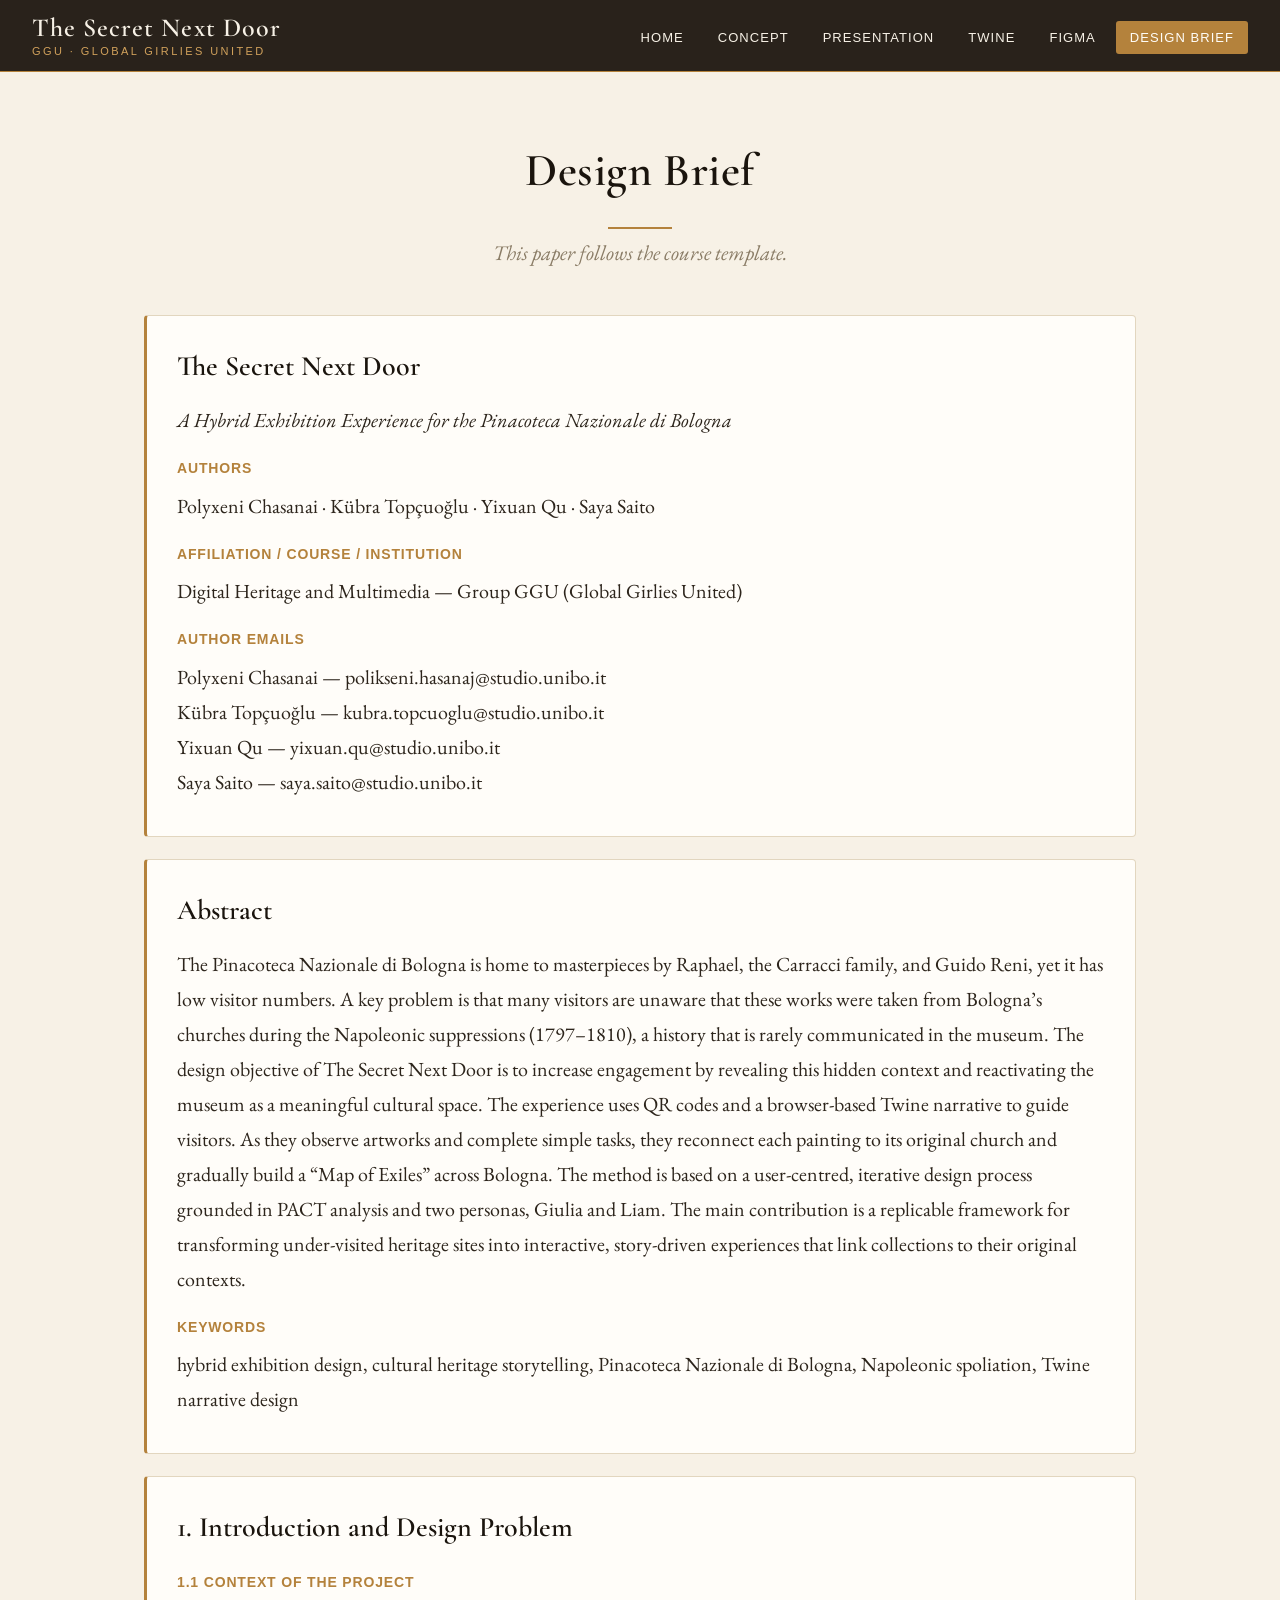
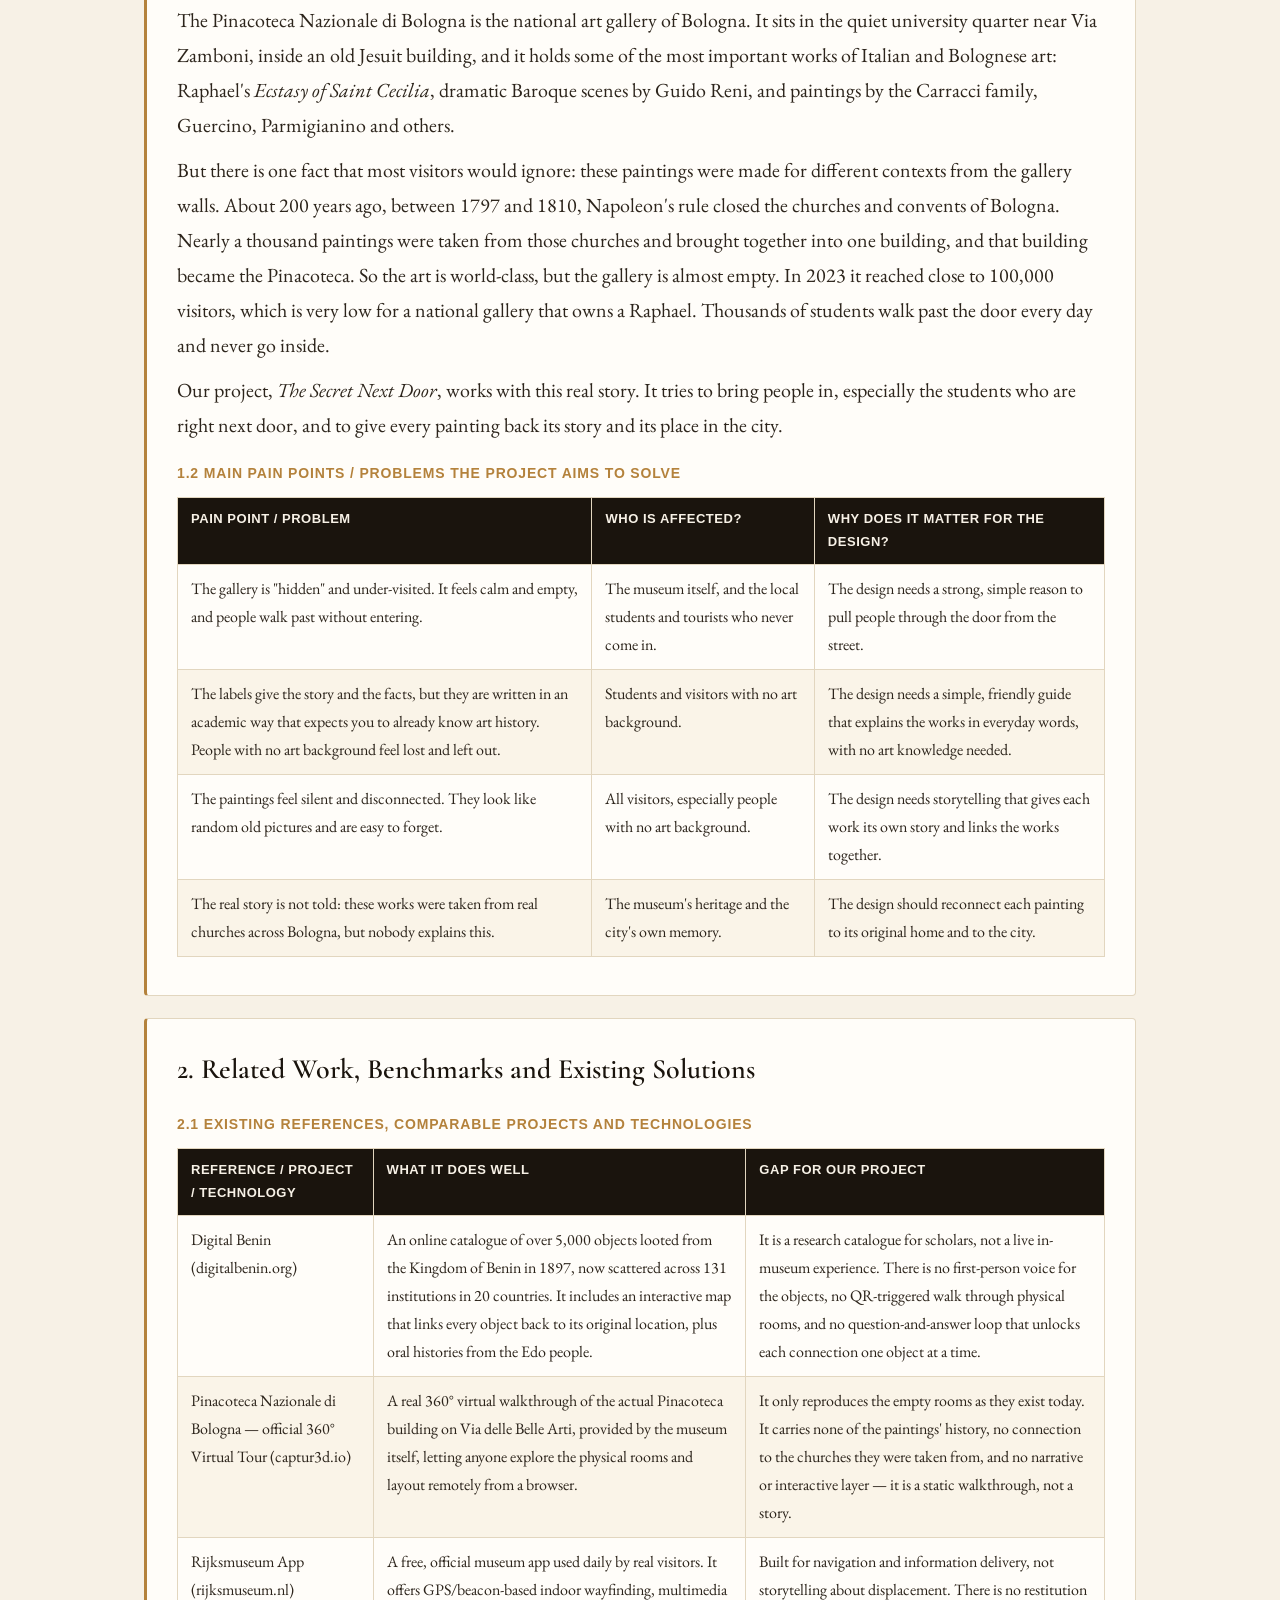
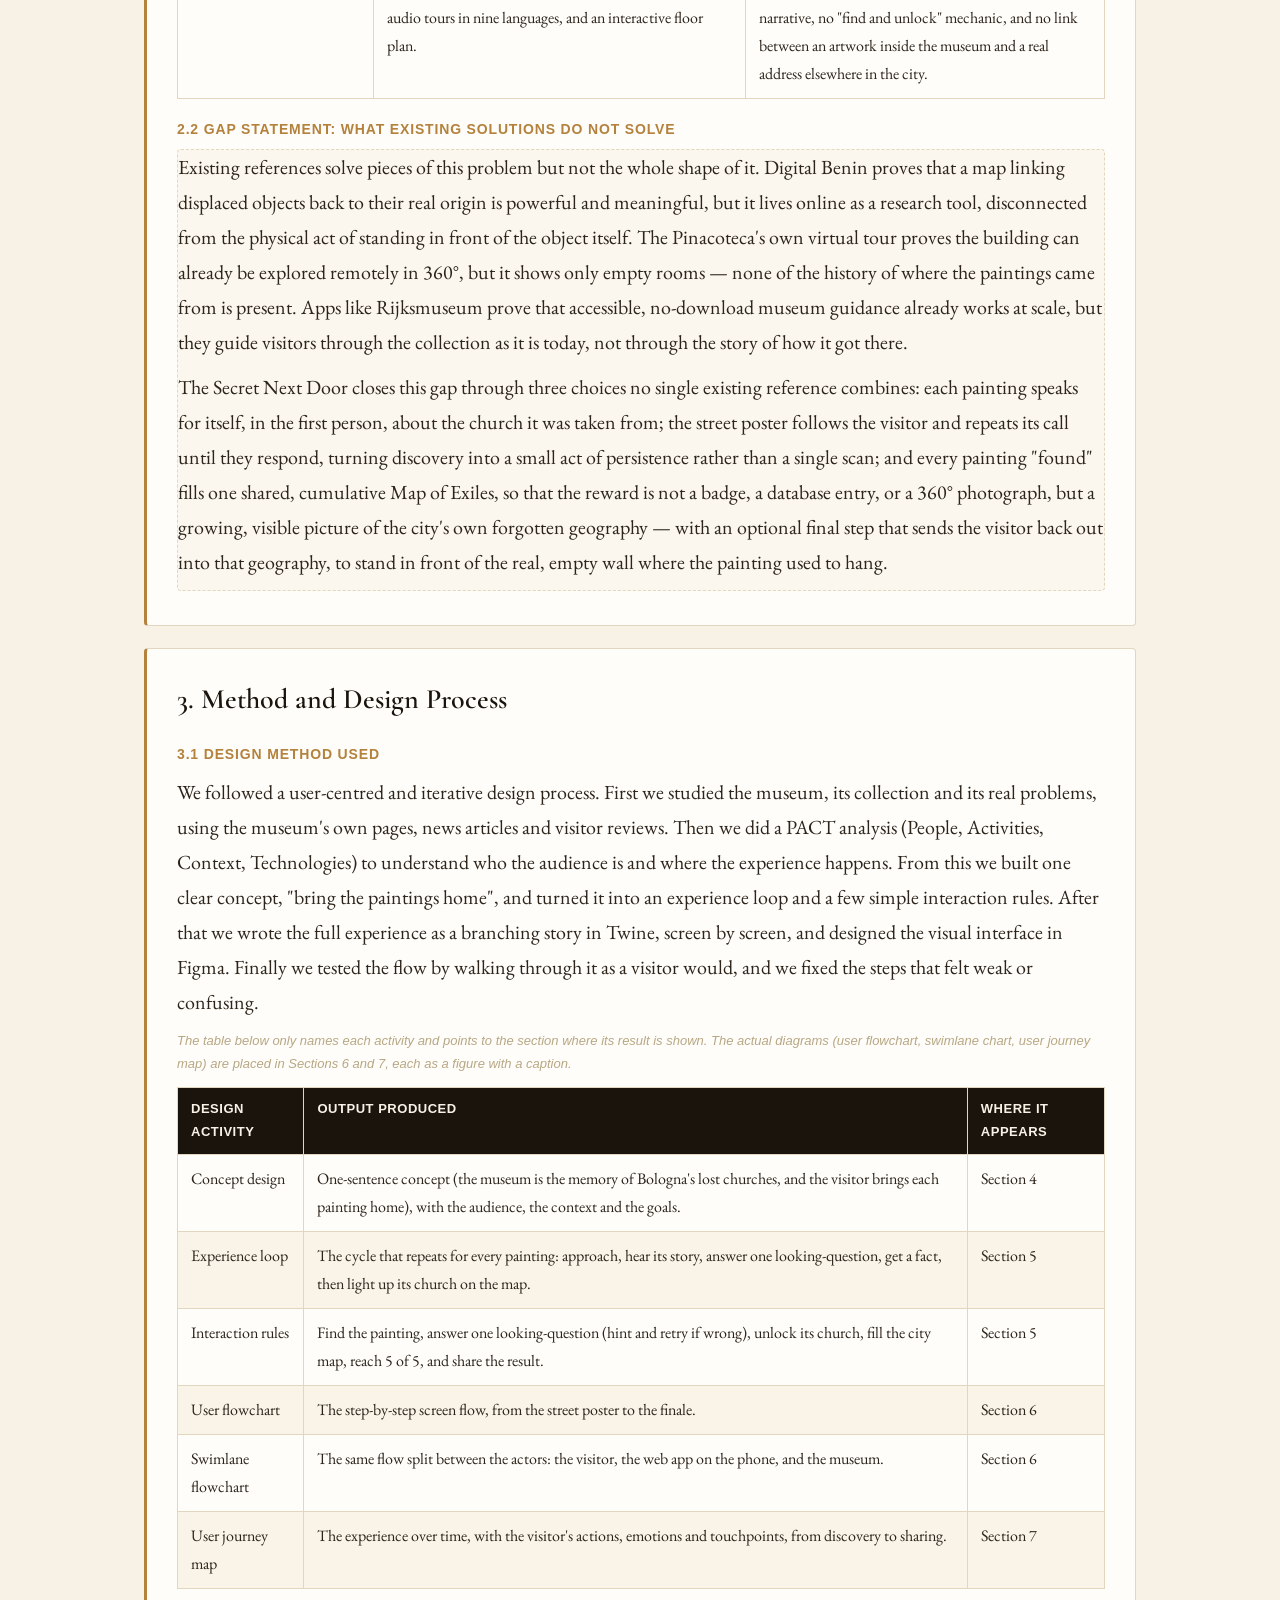
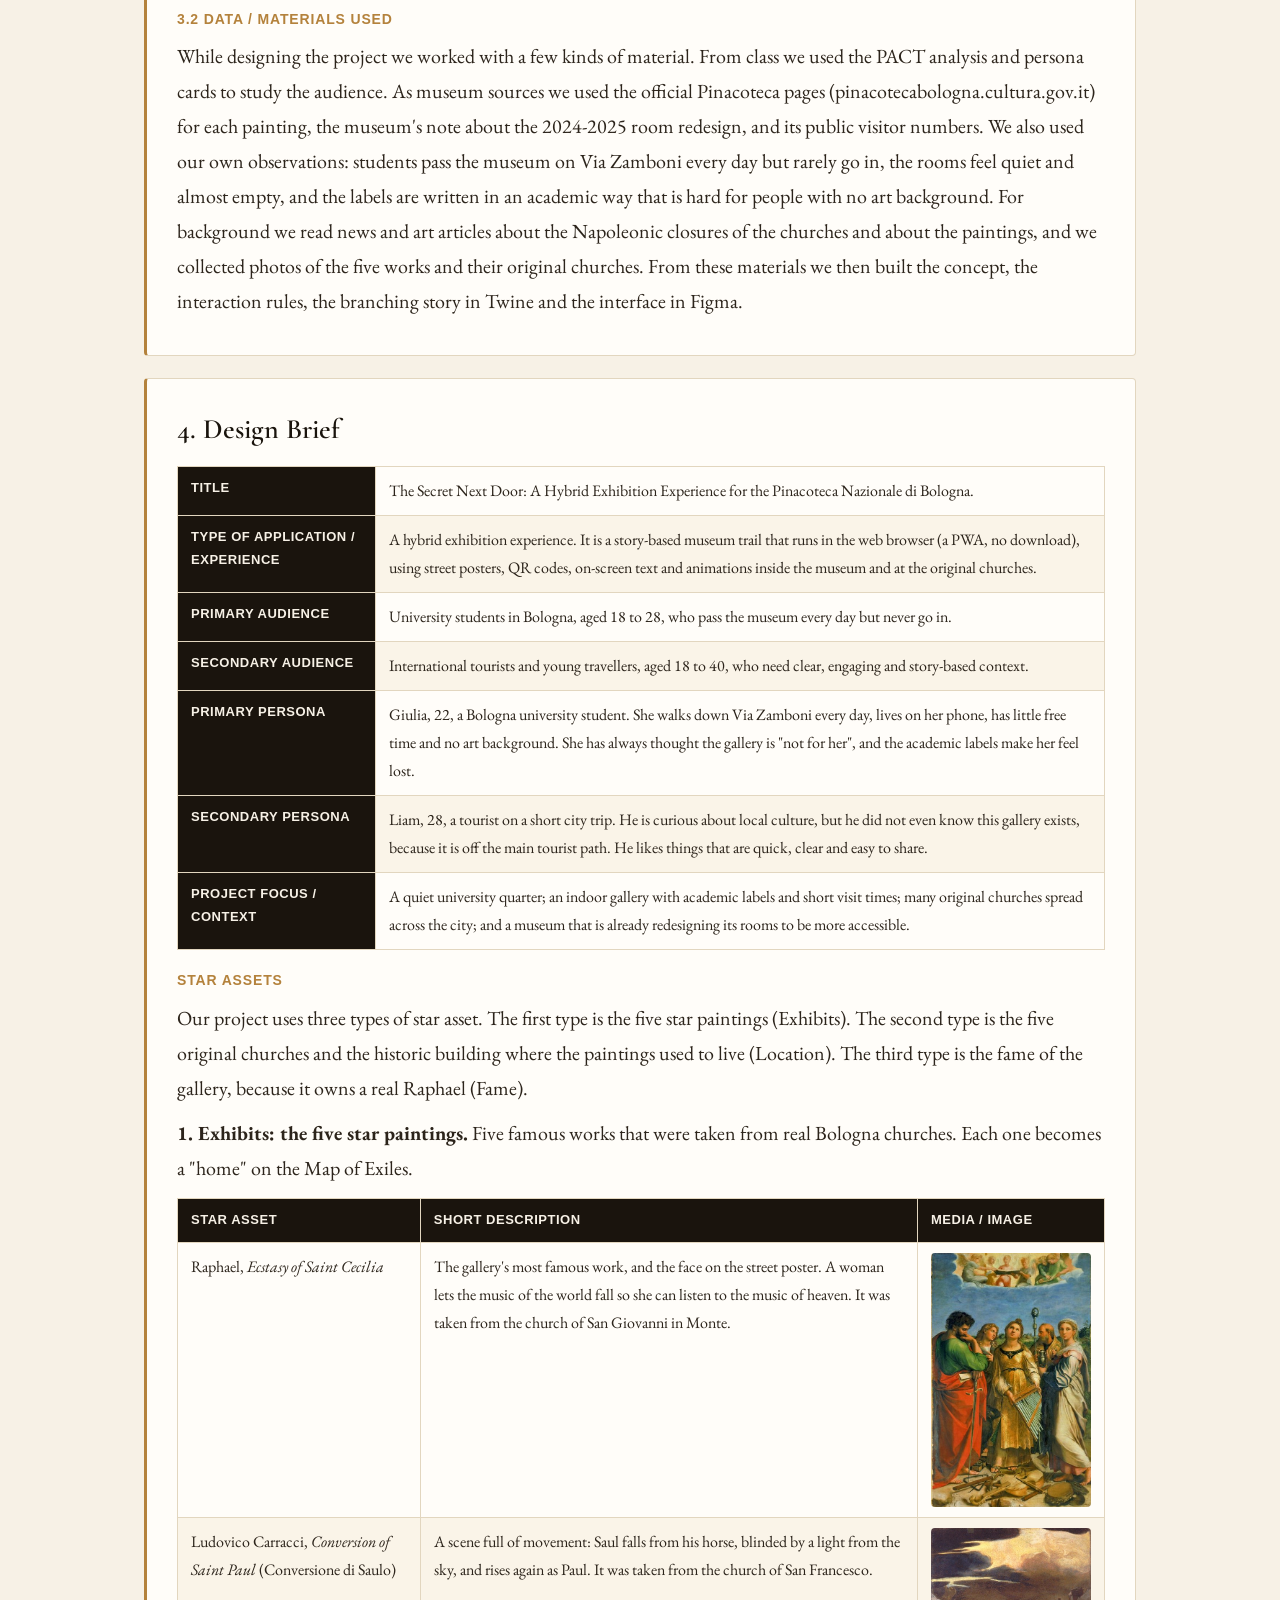
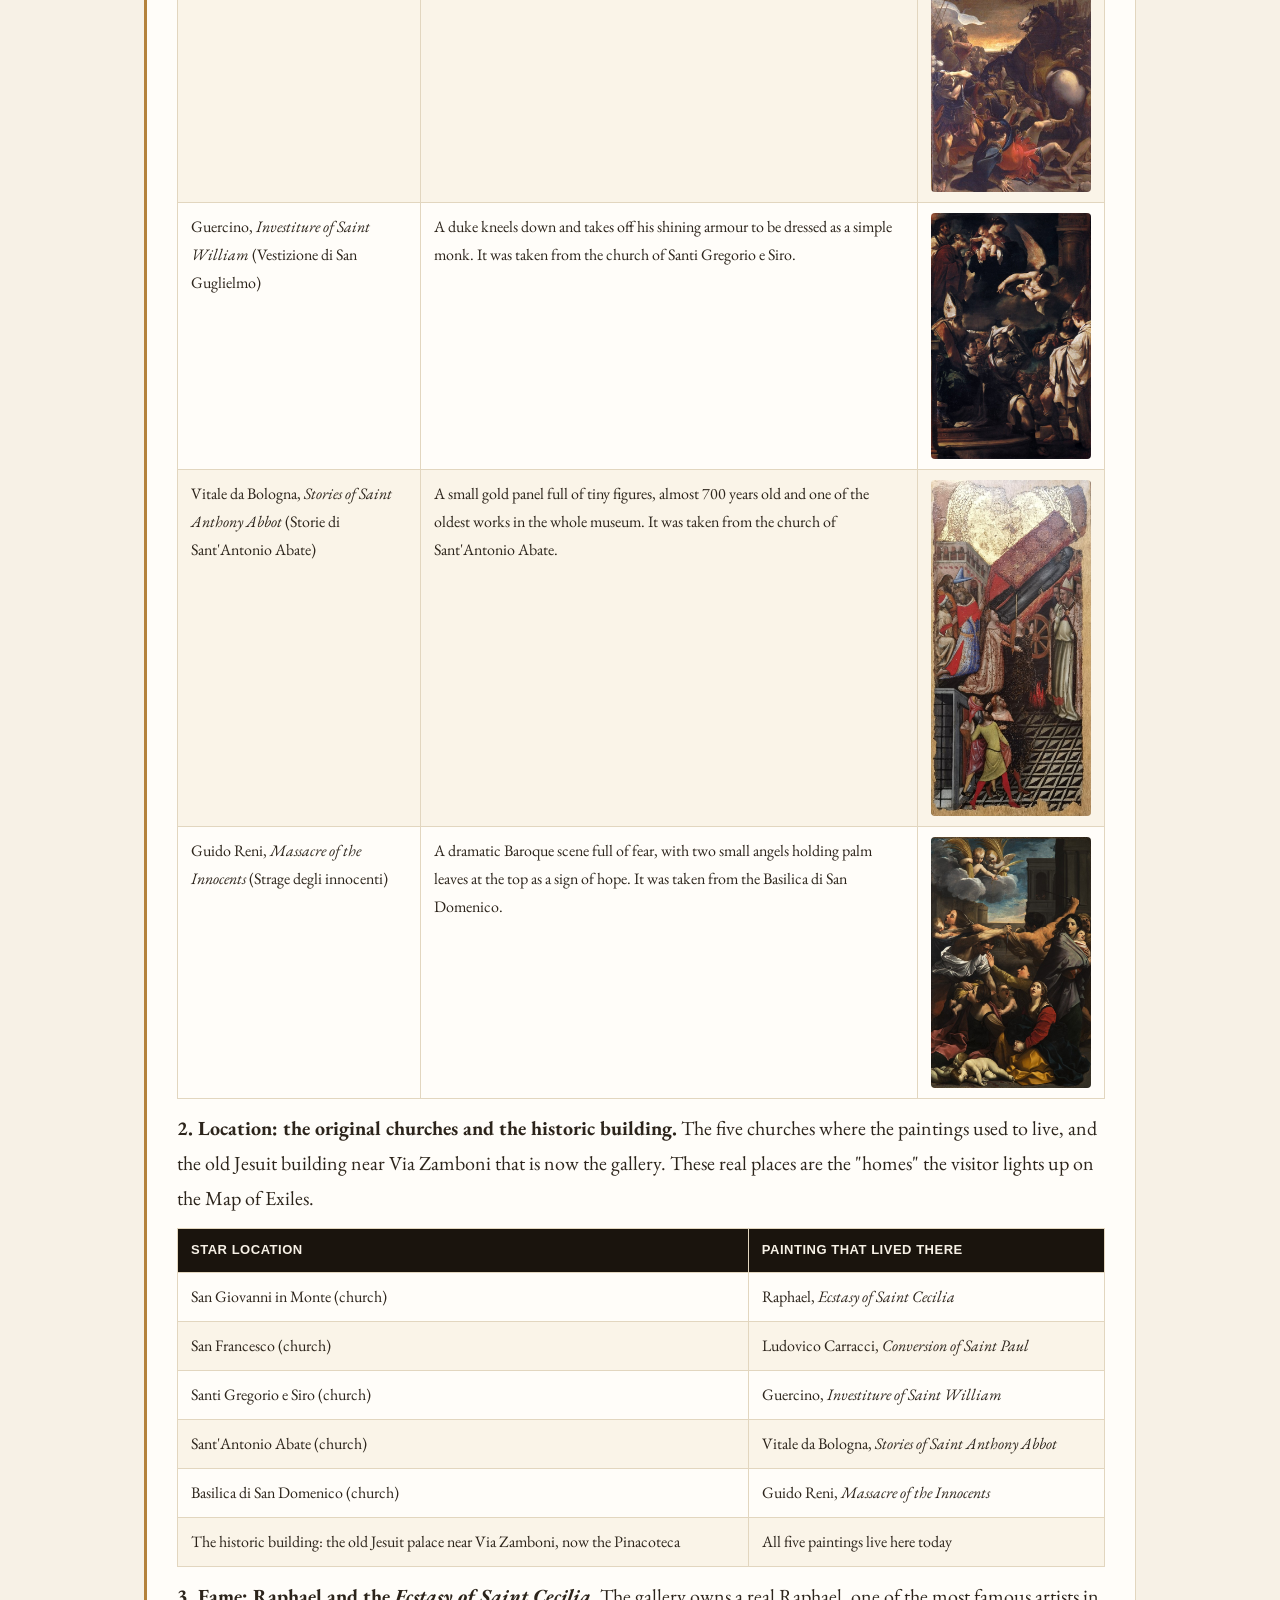
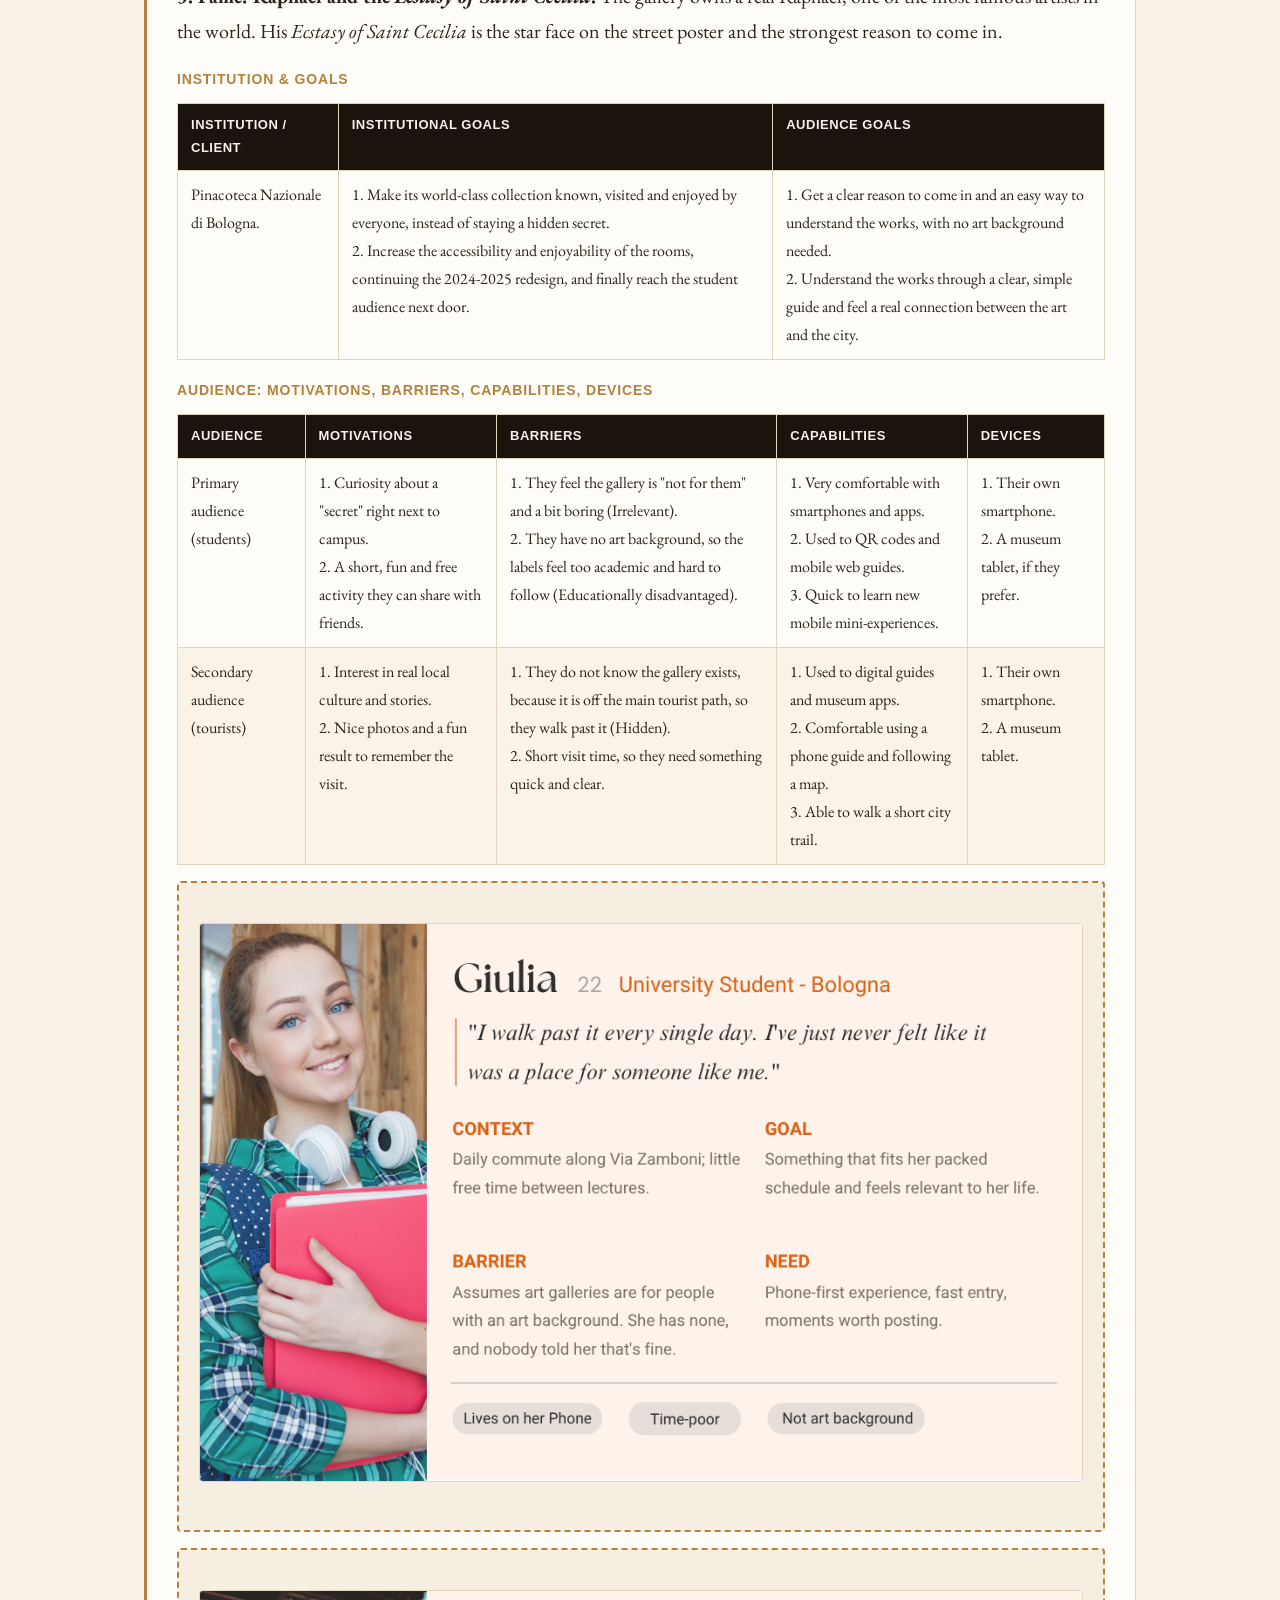
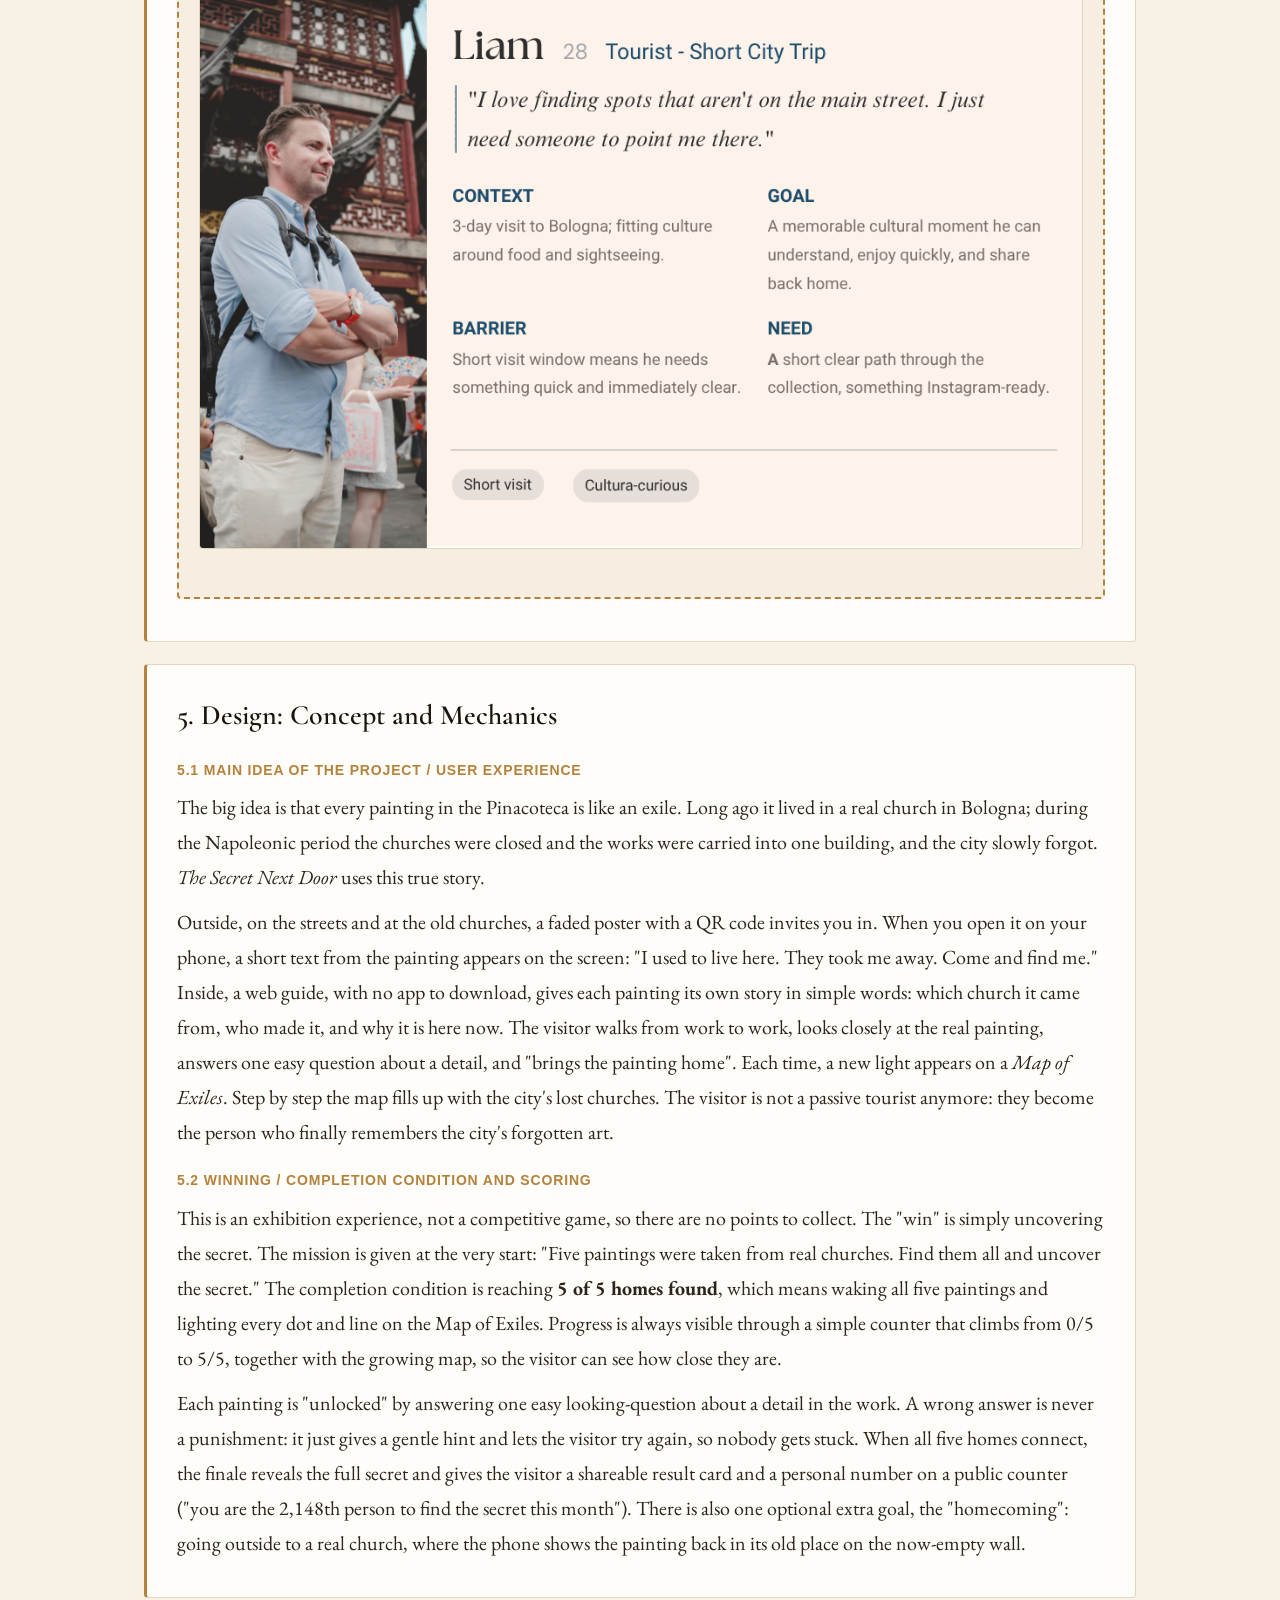
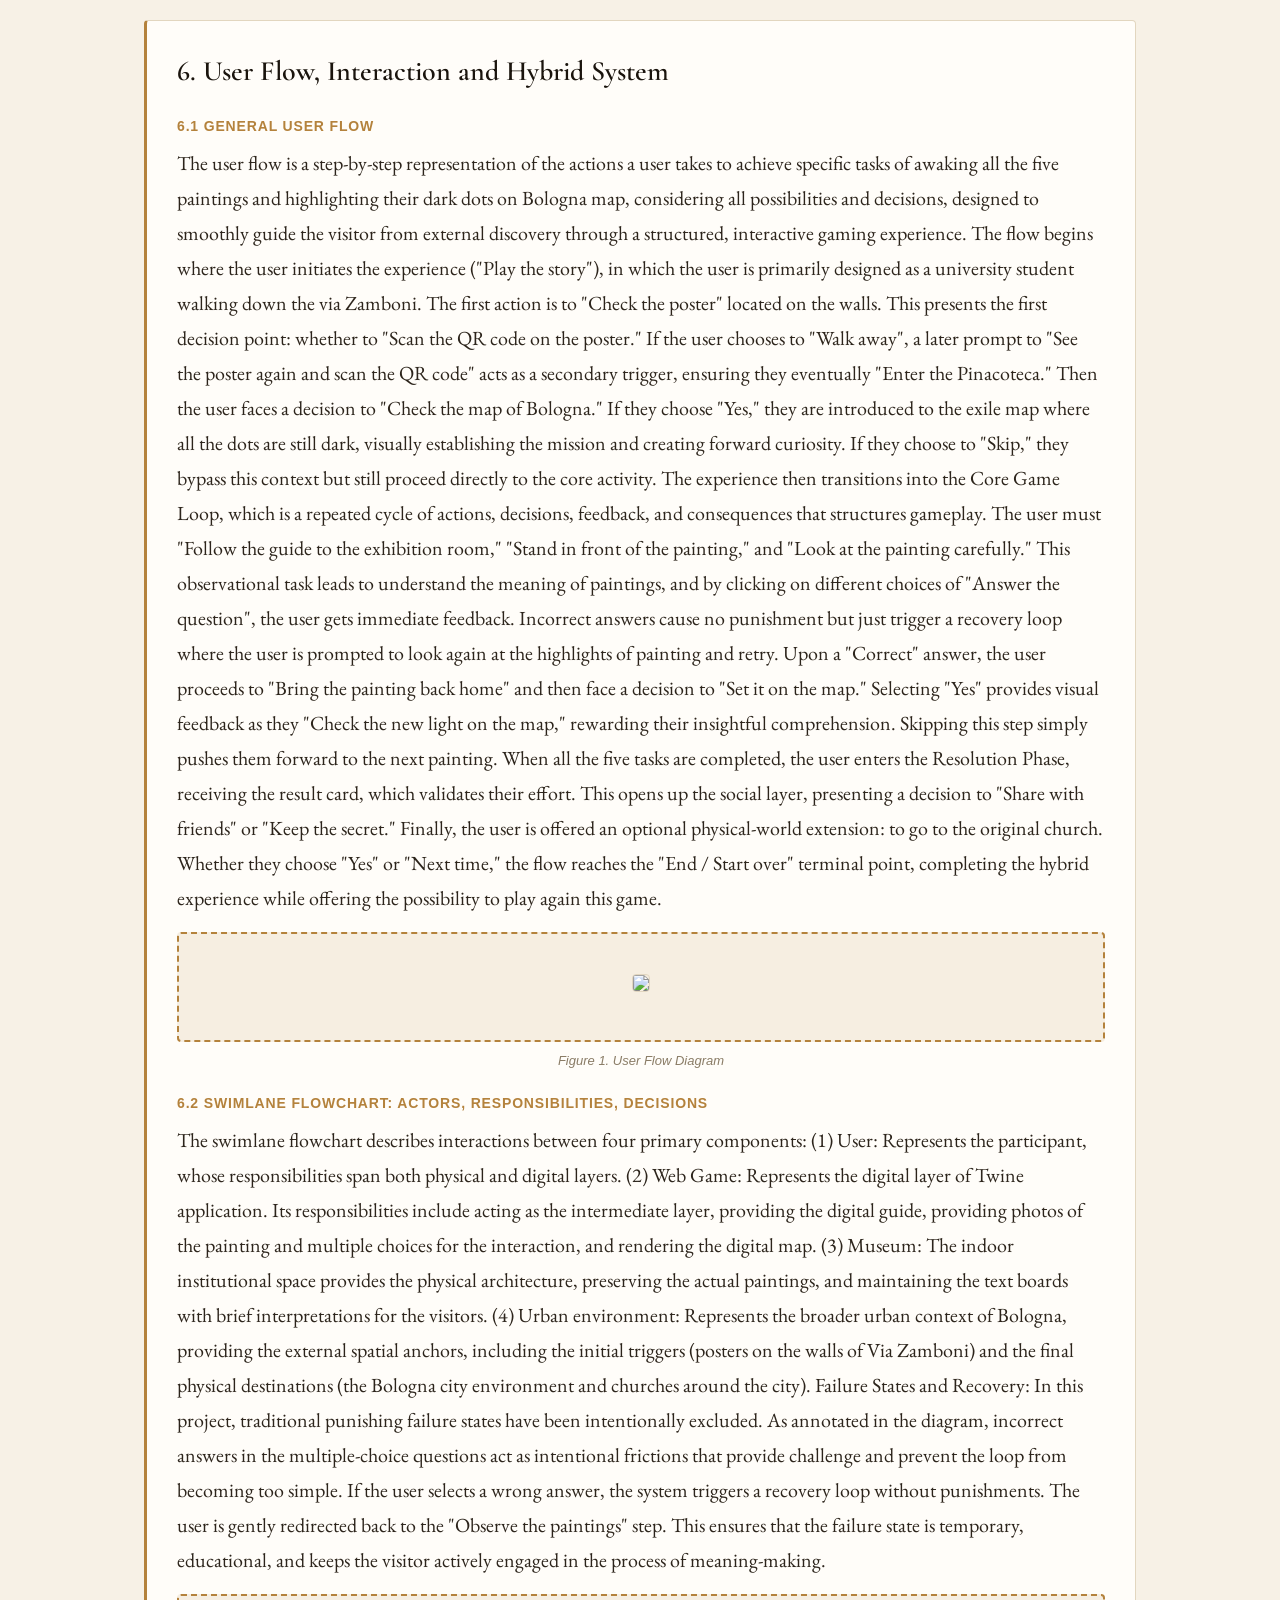
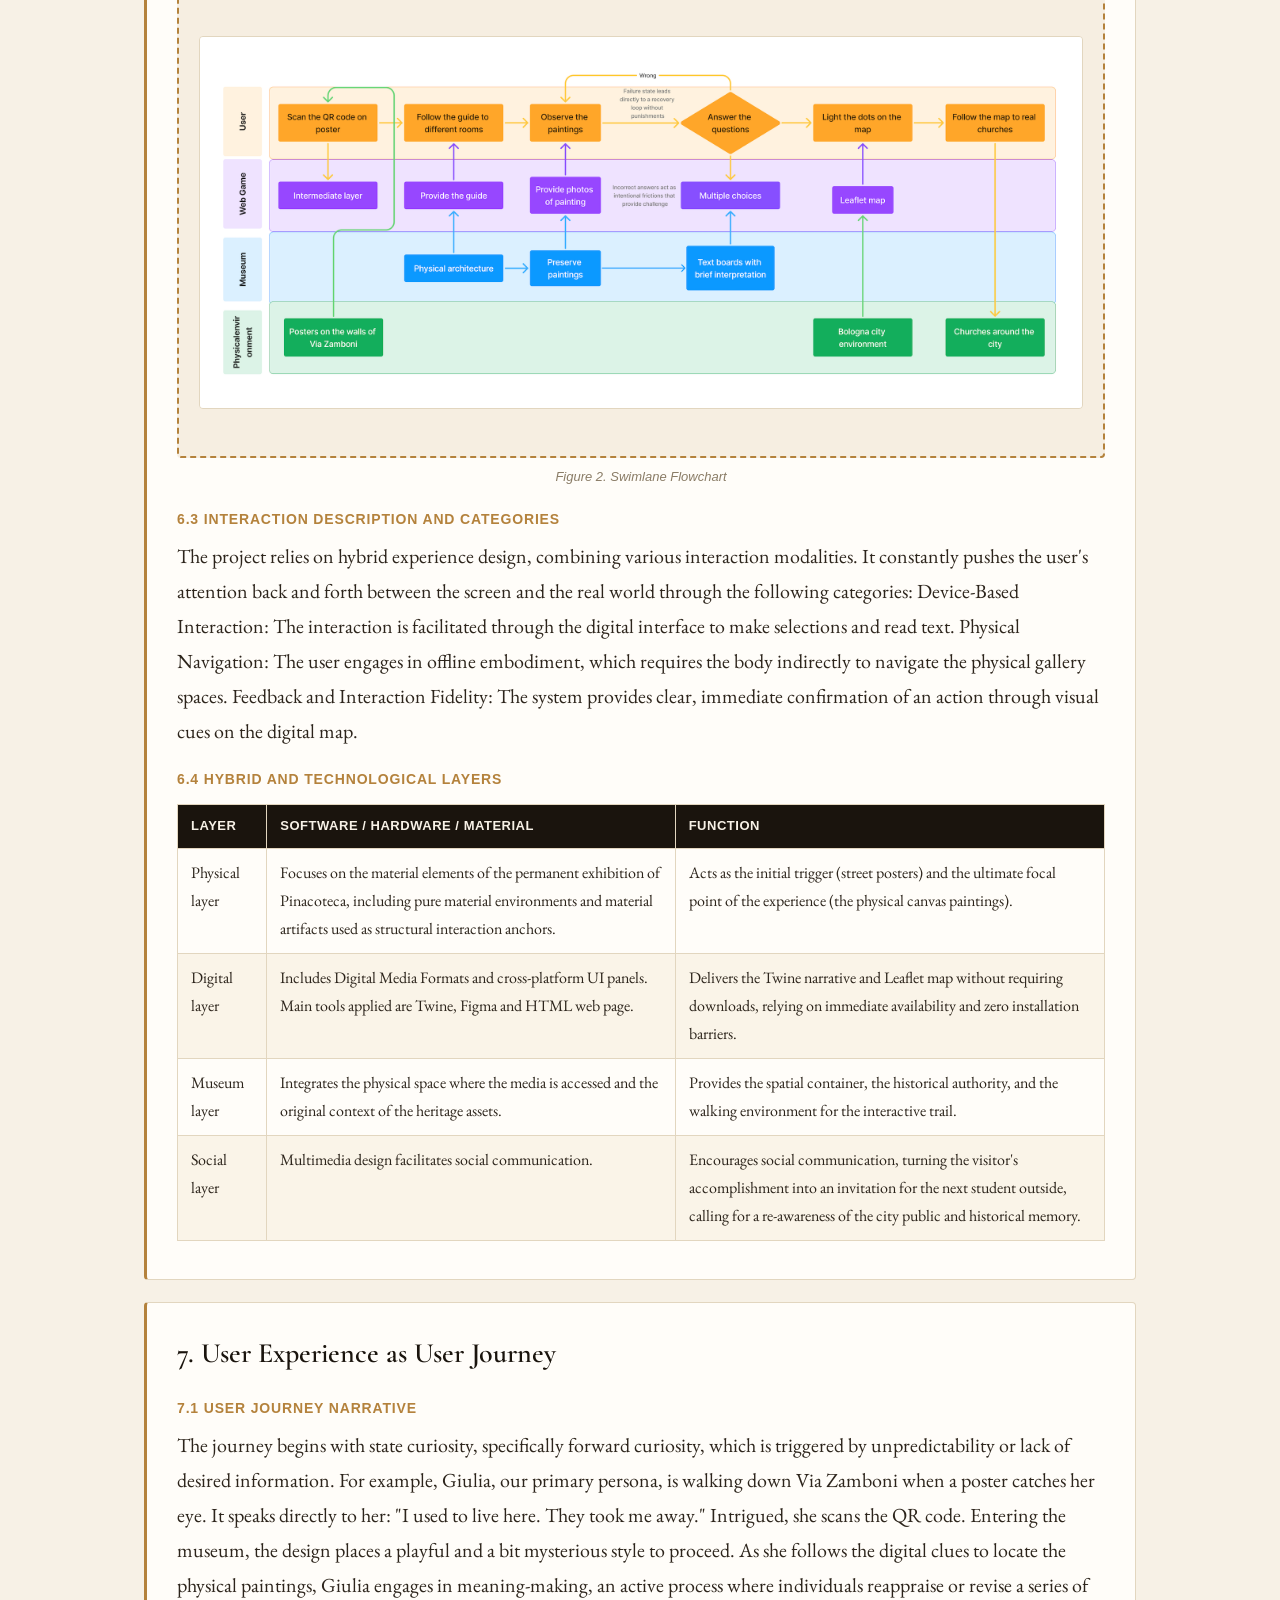
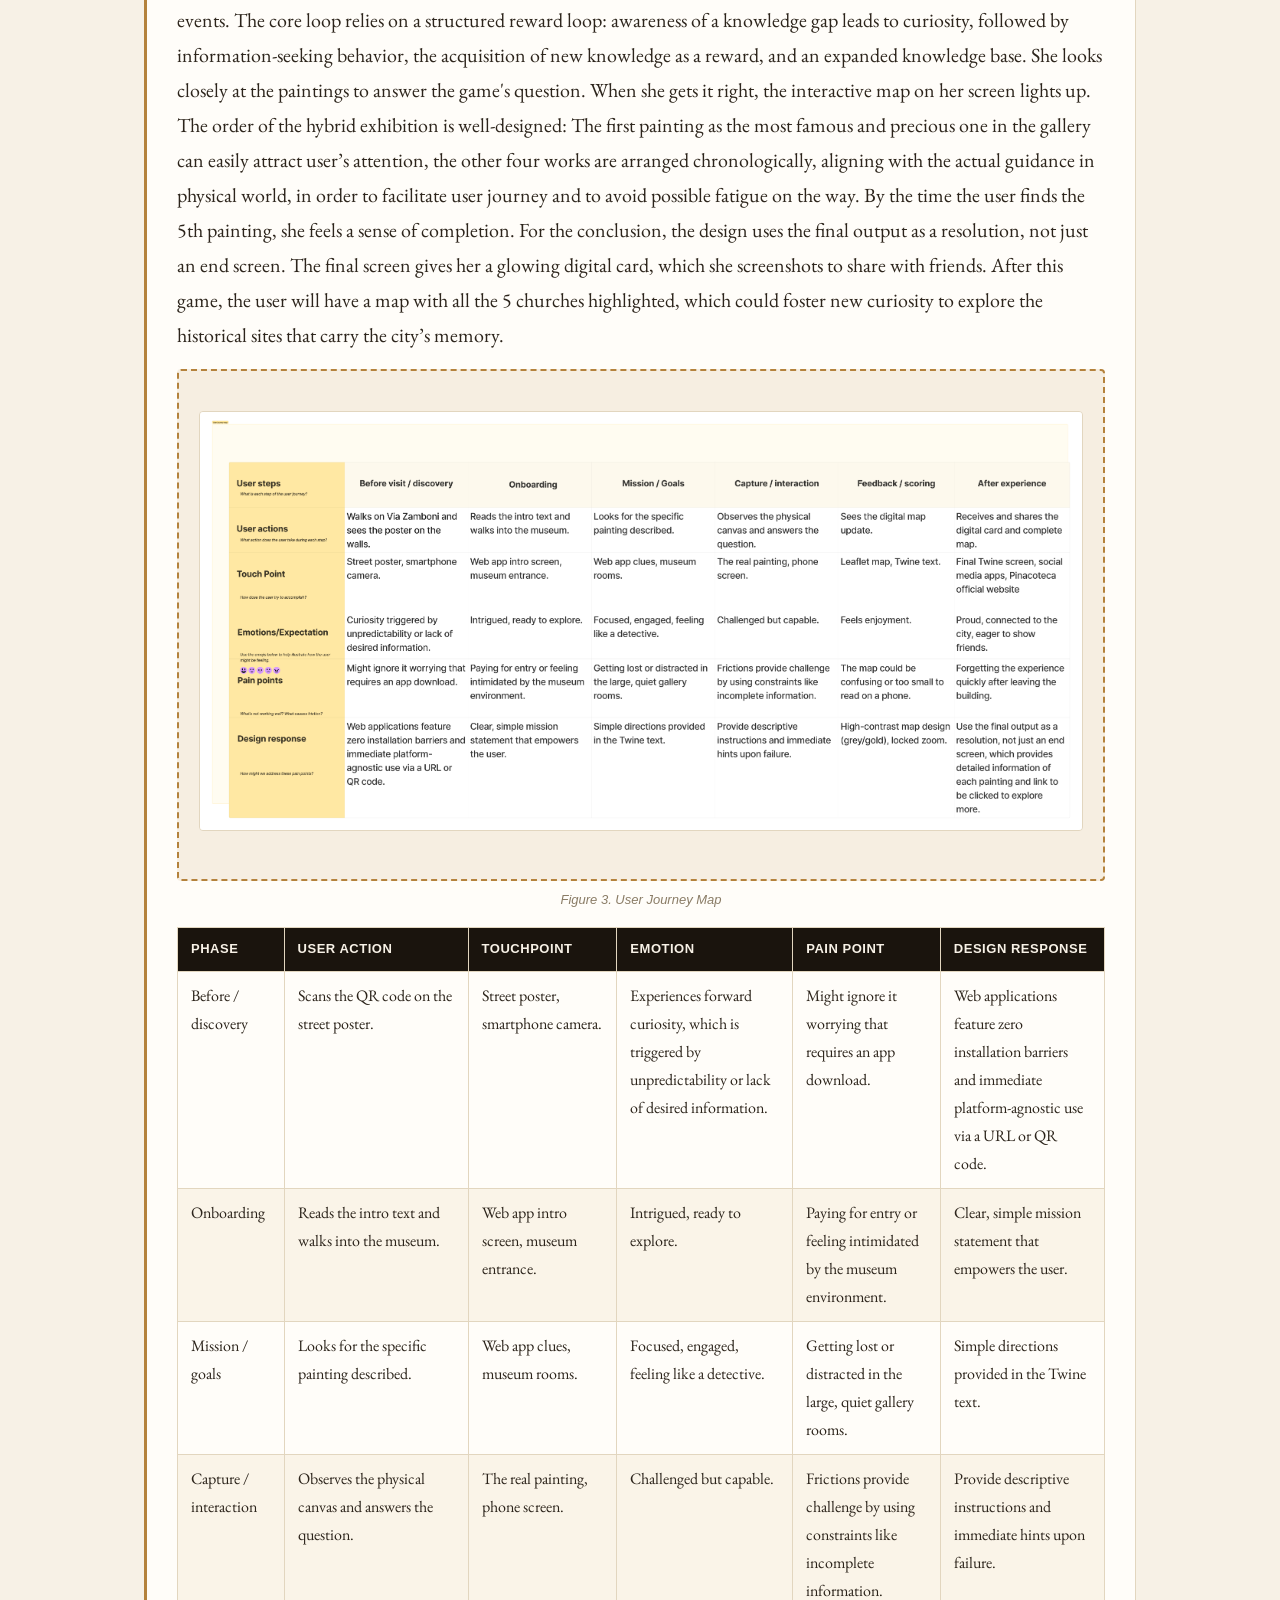
==== design-brief.html @ 66714fd5 "Update design-brief.html" ====
<!DOCTYPE html>
<!-- ============================================================
     THE SECRET NEXT DOOR — Design Brief (separate page)
     Group: GGU (Global Girlies United)
     This page follows the course "Scientific Paper / Design Brief"
     template. The content fields are EMPTY for now — the team
     will fill them in later.
     ============================================================ -->
<html lang="en">
<head>
    <meta charset="UTF-8" />
    <meta name="viewport" content="width=device-width, initial-scale=1.0" />
    <title>Design Brief — The Secret Next Door (GGU)</title>
    <meta name="description" content="Design Brief paper for The Secret Next Door." />

    <!-- Elegant serif fonts: Cormorant for titles, EB Garamond for text -->
    <link rel="preconnect" href="https://fonts.googleapis.com" />
    <link rel="preconnect" href="https://fonts.gstatic.com" crossorigin />
    <link href="https://fonts.googleapis.com/css2?family=Cormorant+Garamond:wght@500;600;700&family=EB+Garamond:ital,wght@0,400;0,500;1,400&display=swap"
          rel="stylesheet" />

    <link rel="stylesheet" href="css/style.css" />
</head>
<body>

    <!-- ============ TOP NAVIGATION BAR ============ -->
    <!-- The links go back to index.html sections.
         "Design Brief" is the current page, so it is marked active. -->
    <nav class="navbar">
        <!-- Two links: the title goes to Home, the group name goes to About -->
        <div class="brand">
            <a href="index.html#home" class="brand-title">The Secret Next Door</a>
            <a href="index.html#about" class="brand-group">GGU · Global Girlies United</a>
        </div>

        <button class="menu-toggle" aria-label="Open menu">&#9776;</button>

        <ul class="nav-links">
            <li><a href="index.html#home">Home</a></li>
            <li><a href="index.html#concept">Concept</a></li>
            <li><a href="index.html#presentation">Presentation</a></li>
            <li><a href="index.html#twine">Twine</a></li>
            <li><a href="index.html#figma">Figma</a></li>
            <li><a href="design-brief.html" class="active">Design Brief</a></li>
        </ul>
    </nav>

    <!-- ============ DESIGN BRIEF CONTENT ============ -->
    <section class="section" style="padding-top: 130px;">
        <h2 class="section-title">Design Brief</h2>
        <p class="section-intro">
            This paper follows the course template.
        </p>
        <!-- Title / Authors -->
        <div class="brief-block">
            <h3>The Secret Next Door</h3>
            <p><em>A Hybrid Exhibition Experience for the Pinacoteca Nazionale di Bologna</em></p>
            <h4>Authors</h4>
            <p>Polyxeni Chasanai · Kübra Topçuoğlu · Yixuan Qu · Saya Saito</p>
            <h4>Affiliation / Course / Institution</h4>
            <p>Digital Heritage and Multimedia — Group GGU (Global Girlies United)</p>
            <h4>Author emails</h4>
            <p>
                Polyxeni Chasanai — polikseni.hasanaj@studio.unibo.it<br />
                Kübra Topçuoğlu — kubra.topcuoglu@studio.unibo.it<br />
                Yixuan Qu — yixuan.qu@studio.unibo.it<br />
                Saya Saito — saya.saito@studio.unibo.it
            </p>
        </div>

        <!-- Abstract + keywords -->
        <div class="brief-block">
            <h3>Abstract</h3>
            <p>
                The Pinacoteca Nazionale di Bologna is home to masterpieces by Raphael, the Carracci 
                family, and Guido Reni, yet it has low visitor numbers. A key problem is that many visitors 
                are unaware that these works were taken from Bologna’s churches during the Napoleonic suppressions 
                (1797–1810), a history that is rarely communicated in the museum. The design objective of The Secret 
                Next Door is to increase engagement by revealing this hidden context and reactivating the museum as 
                a meaningful cultural space. The experience uses QR codes and a browser-based Twine narrative to guide 
                visitors. As they observe artworks and complete simple tasks, they reconnect each painting to its original 
                church and gradually build a “Map of Exiles” across Bologna. The method is based on a user-centred, iterative 
                design process grounded in PACT analysis and two personas, Giulia and Liam. The main contribution is a 
                replicable framework for transforming under-visited heritage sites into interactive, story-driven 
                experiences that link collections to their original contexts.
            </p>
            <h4>Keywords</h4>
            <p>
                hybrid exhibition design, cultural heritage storytelling, Pinacoteca Nazionale di Bologna, Napoleonic spoliation, Twine narrative design
            </p>
        </div>

        <!-- 1. Introduction -->
        <div class="brief-block">
            <h3>1. Introduction and Design Problem</h3>
            <h4>1.1 Context of the project</h4>
            <p>
                The Pinacoteca Nazionale di Bologna is the national art gallery of Bologna. It sits
                in the quiet university quarter near Via Zamboni, inside an old Jesuit building, and
                it holds some of the most important works of Italian and Bolognese art: Raphael's
                <em>Ecstasy of Saint Cecilia</em>, dramatic Baroque scenes by Guido Reni, and
                paintings by the Carracci family, Guercino, Parmigianino and others.
            </p>
            <p>
                But there is one fact that most visitors would ignore: these paintings were made for
                different contexts from the gallery walls. About 200 years ago, between 1797 and 1810, 
                Napoleon's rule closed the churches and convents of Bologna. Nearly a thousand paintings 
                were taken from those churches and brought together into one building, and that building 
                became the Pinacoteca. So the art is world-class, but the gallery is almost empty. In 2023 
                it reached close to 100,000 visitors, which is very low for a national gallery that owns
                a Raphael. Thousands of students walk past the door every day and never go inside.
            </p>
            <p>
                Our project, <em>The Secret Next Door</em>, works with this real story. It tries to
                bring people in, especially the students who are right next door, and to give every
                painting back its story and its place in the city.
            </p>
            <h4>1.2 Main pain points / problems the project aims to solve</h4>
            <table class="brief-table">
                <thead>
                    <tr>
                        <th>Pain point / problem</th>
                        <th>Who is affected?</th>
                        <th>Why does it matter for the design?</th>
                    </tr>
                </thead>
                <tbody>
                    <tr>
                        <td>The gallery is "hidden" and under-visited. It feels calm and empty, and people walk past without entering.</td>
                        <td>The museum itself, and the local students and tourists who never come in.</td>
                        <td>The design needs a strong, simple reason to pull people through the door from the street.</td>
                    </tr>
                    <tr>
                        <td>The labels give the story and the facts, but they are written in an academic way that expects you to already know art history. People with no art background feel lost and left out.</td>
                        <td>Students and visitors with no art background.</td>
                        <td>The design needs a simple, friendly guide that explains the works in everyday words, with no art knowledge needed.</td>
                    </tr>
                    <tr>
                        <td>The paintings feel silent and disconnected. They look like random old pictures and are easy to forget.</td>
                        <td>All visitors, especially people with no art background.</td>
                        <td>The design needs storytelling that gives each work its own story and links the works together.</td>
                    </tr>
                    <tr>
                        <td>The real story is not told: these works were taken from real churches across Bologna, but nobody explains this.</td>
                        <td>The museum's heritage and the city's own memory.</td>
                        <td>The design should reconnect each painting to its original home and to the city.</td>
                    </tr>
                </tbody>
            </table>
        </div>

   <!-- 2. Related Work -->
<div class="brief-block">
    <h3>2. Related Work, Benchmarks and Existing Solutions</h3>
    <h4>2.1 Existing references, comparable projects and technologies</h4>
    <table class="brief-table">
        <thead>
            <tr>
                <th>Reference / project / technology</th>
                <th>What it does well</th>
                <th>Gap for our project</th>
            </tr>
        </thead>
        <tbody>
            <tr>
                <td>Digital Benin (digitalbenin.org)</td>
                <td>An online catalogue of over 5,000 objects looted from the Kingdom of Benin in 1897, now scattered across 131 institutions in 20 countries. It includes an interactive map that links every object back to its original location, plus oral histories from the Edo people.</td>
                <td>It is a research catalogue for scholars, not a live in-museum experience. There is no first-person voice for the objects, no QR-triggered walk through physical rooms, and no question-and-answer loop that unlocks each connection one object at a time.</td>
            </tr>
            <tr>
                <td>Pinacoteca Nazionale di Bologna — official 360° Virtual Tour (captur3d.io)</td>
                <td>A real 360° virtual walkthrough of the actual Pinacoteca building on Via delle Belle Arti, provided by the museum itself, letting anyone explore the physical rooms and layout remotely from a browser.</td>
                <td>It only reproduces the empty rooms as they exist today. It carries none of the paintings' history, no connection to the churches they were taken from, and no narrative or interactive layer — it is a static walkthrough, not a story.</td>
            </tr>
            <tr>
                <td>Rijksmuseum App (rijksmuseum.nl)</td>
                <td>A free, official museum app used daily by real visitors. It offers GPS/beacon-based indoor wayfinding, multimedia audio tours in nine languages, and an interactive floor plan.</td>
                <td>Built for navigation and information delivery, not storytelling about displacement. There is no restitution narrative, no "find and unlock" mechanic, and no link between an artwork inside the museum and a real address elsewhere in the city.</td>
            </tr>
        </tbody>
    </table>
    <h4>2.2 Gap statement: what existing solutions do not solve</h4>
    <div class="blank-area">
        <p>
            Existing references solve pieces of this problem but not the whole shape of it. Digital Benin proves
            that a map linking displaced objects back to their real origin is powerful and meaningful, but it lives
            online as a research tool, disconnected from the physical act of standing in front of the object
            itself. The Pinacoteca's own virtual tour proves the building can already be explored remotely in 360°,
            but it shows only empty rooms — none of the history of where the paintings came from is present. Apps
            like Rijksmuseum prove that accessible, no-download museum guidance already works at scale, but they
            guide visitors through the collection as it is today, not through the story of how it got there.
        </p>
        <p>
            The Secret Next Door closes this gap through three choices no single existing reference combines: each
            painting speaks for itself, in the first person, about the church it was taken from; the street poster
            follows the visitor and repeats its call until they respond, turning discovery into a small act of
            persistence rather than a single scan; and every painting "found" fills one shared, cumulative Map of
            Exiles, so that the reward is not a badge, a database entry, or a 360° photograph, but a growing,
            visible picture of the city's own forgotten geography — with an optional final step that sends the
            visitor back out into that geography, to stand in front of the real, empty wall where the painting
            used to hang.
        </p>
    </div>
</div>

        <!-- 3. Method and Design Process -->
        <div class="brief-block">
            <h3>3. Method and Design Process</h3>
            <h4>3.1 Design method used</h4>
            <p>
                We followed a user-centred and iterative design process. First we studied the museum,
                its collection and its real problems, using the museum's own pages, news articles and
                visitor reviews. Then we did a PACT analysis (People, Activities, Context,
                Technologies) to understand who the audience is and where the experience happens. From
                this we built one clear concept, "bring the paintings home", and turned it into an
                experience loop and a few simple interaction rules. After that we wrote the full
                experience as a branching story in Twine, screen by screen, and designed the visual
                interface in Figma. Finally we tested the flow by walking through it as a visitor
                would, and we fixed the steps that felt weak or confusing.
            </p>
            <p class="todo">
                The table below only names each activity and points to the section where its result is
                shown. The actual diagrams (user flowchart, swimlane chart, user journey map) are
                placed in Sections 6 and 7, each as a figure with a caption.
            </p>
            <table class="brief-table">
                <thead>
                    <tr>
                        <th>Design activity</th>
                        <th>Output produced</th>
                        <th>Where it appears</th>
                    </tr>
                </thead>
                <tbody>
                    <tr><td>Concept design</td><td>One-sentence concept (the museum is the memory of Bologna's lost churches, and the visitor brings each painting home), with the audience, the context and the goals.</td><td>Section 4</td></tr>
                    <tr><td>Experience loop</td><td>The cycle that repeats for every painting: approach, hear its story, answer one looking-question, get a fact, then light up its church on the map.</td><td>Section 5</td></tr>
                    <tr><td>Interaction rules</td><td>Find the painting, answer one looking-question (hint and retry if wrong), unlock its church, fill the city map, reach 5 of 5, and share the result.</td><td>Section 5</td></tr>
                    <tr><td>User flowchart</td><td>The step-by-step screen flow, from the street poster to the finale.</td><td>Section 6</td></tr>
                    <tr><td>Swimlane flowchart</td><td>The same flow split between the actors: the visitor, the web app on the phone, and the museum.</td><td>Section 6</td></tr>
                    <tr><td>User journey map</td><td>The experience over time, with the visitor's actions, emotions and touchpoints, from discovery to sharing.</td><td>Section 7</td></tr>
                </tbody>
            </table>
            <h4>3.2 Data / materials used</h4>
            <p>
                While designing the project we worked with a few kinds of material. From class we used
                the PACT analysis and persona cards to study the audience. As museum sources we used
                the official Pinacoteca pages (pinacotecabologna.cultura.gov.it) for each painting, the
                museum's note about the 2024-2025 room redesign, and its public visitor numbers. We
                also used our own observations: students pass the museum on Via Zamboni every day but
                rarely go in, the rooms feel quiet and almost empty, and the labels are written in an
                academic way that is hard for people with no art background. For background we read news and art articles about the Napoleonic closures of
                the churches and about the paintings, and we collected photos of the five works and
                their original churches. From these materials we then built the concept, the
                interaction rules, the branching story in Twine and the interface in Figma.
            </p>
        </div>

        <!-- 4. Design Brief tables -->
        <div class="brief-block">
            <h3>4. Design Brief</h3>
            <table class="brief-table">
                <tbody>
                    <tr><th>Title</th><td>The Secret Next Door: A Hybrid Exhibition Experience for the Pinacoteca Nazionale di Bologna.</td></tr>
                    <tr><th>Type of application / experience</th><td>A hybrid exhibition experience. It is a story-based museum trail that runs in the web browser (a PWA, no download), using street posters, QR codes, on-screen text and animations inside the museum and at the original churches.</td></tr>
                    <tr><th>Primary audience</th><td>University students in Bologna, aged 18 to 28, who pass the museum every day but never go in.</td></tr>
                    <tr><th>Secondary audience</th><td>International tourists and young travellers, aged 18 to 40, who need clear, engaging and story-based context.</td></tr>
                    <tr><th>Primary persona</th><td>Giulia, 22, a Bologna university student. She walks down Via Zamboni every day, lives on her phone, has little free time and no art background. She has always thought the gallery is "not for her", and the academic labels make her feel lost.</td></tr>
                    <tr><th>Secondary persona</th><td>Liam, 28, a tourist on a short city trip. He is curious about local culture, but he did not even know this gallery exists, because it is off the main tourist path. He likes things that are quick, clear and easy to share.</td></tr>
                    <tr><th>Project focus / context</th><td>A quiet university quarter; an indoor gallery with academic labels and short visit times; many original churches spread across the city; and a museum that is already redesigning its rooms to be more accessible.</td></tr>
                </tbody>
            </table>

            <h4>Star assets</h4>
            <p>
                Our project uses three types of star asset. The first type is the five star paintings (Exhibits).
                The second type is the five original churches and the historic building where the paintings used
                to live (Location). The third type is the fame of the gallery, because it owns a real Raphael (Fame).
            </p>
            <p><strong>1. Exhibits: the five star paintings.</strong> Five famous works that were taken from real
                Bologna churches. Each one becomes a "home" on the Map of Exiles.</p>
            <table class="brief-table">
                <thead>
                    <tr><th>Star asset</th><th>Short description</th><th>Media / image</th></tr>
                </thead>
                <tbody>
                    <tr>
                        <td>Raphael, <em>Ecstasy of Saint Cecilia</em></td>
                        <td>The gallery's most famous work, and the face on the street poster. A woman lets the music of the world fall so she can listen to the music of heaven. It was taken from the church of San Giovanni in Monte.</td>
                        <td><img src="img/ESTASI DI SANTA CECILIA FRA I SANTI PAOLO, GIOVANNI EVANGELISTA, AGOSTINO E MARIA MADDALENA.jpg" alt="Ecstasy of Saint Cecilia by Raphael" style="max-width:160px;height:auto;border-radius:4px;display:block;" /></td>
                    </tr>
                    <tr>
                        <td>Ludovico Carracci, <em>Conversion of Saint Paul</em> (Conversione di Saulo)</td>
                        <td>A scene full of movement: Saul falls from his horse, blinded by a light from the sky, and rises again as Paul. It was taken from the church of San Francesco.</td>
                        <td><img src="img/CONVERSIONE DI SAN PAOLO.jpg" alt="Conversion of Saint Paul by Ludovico Carracci" style="max-width:160px;height:auto;border-radius:4px;display:block;" /></td>
                    </tr>
                    <tr>
                        <td>Guercino, <em>Investiture of Saint William</em> (Vestizione di San Guglielmo)</td>
                        <td>A duke kneels down and takes off his shining armour to be dressed as a simple monk. It was taken from the church of Santi Gregorio e Siro.</td>
                        <td><img src="img/VESTIZIONE DI SAN GUGLIELMO.jpg" alt="Investiture of Saint William by Guercino" style="max-width:160px;height:auto;border-radius:4px;display:block;" /></td>
                    </tr>
                    <tr>
                        <td>Vitale da Bologna, <em>Stories of Saint Anthony Abbot</em> (Storie di Sant'Antonio Abate)</td>
                        <td>A small gold panel full of tiny figures, almost 700 years old and one of the oldest works in the whole museum. It was taken from the church of Sant'Antonio Abate.</td>
                        <td><img src="img/Vitale-da-Bologna-Guarigione-di-Sofia-Web.jpg" alt="Stories of Saint Anthony Abbot by Vitale da Bologna" style="max-width:160px;height:auto;border-radius:4px;display:block;" /></td>
                    </tr>
                    <tr>
                        <td>Guido Reni, <em>Massacre of the Innocents</em> (Strage degli innocenti)</td>
                        <td>A dramatic Baroque scene full of fear, with two small angels holding palm leaves at the top as a sign of hope. It was taken from the Basilica di San Domenico.</td>
                        <td><img src="img/STRAGE DEGLI INNOCENTI.jpg" alt="Massacre of the Innocents by Guido Reni" style="max-width:160px;height:auto;border-radius:4px;display:block;" /></td>
                    </tr>
                </tbody>
            </table>

            <p><strong>2. Location: the original churches and the historic building.</strong> The five churches
                where the paintings used to live, and the old Jesuit building near Via Zamboni that is now the
                gallery. These real places are the "homes" the visitor lights up on the Map of Exiles.</p>
            <table class="brief-table">
                <thead>
                    <tr><th>Star location</th><th>Painting that lived there</th></tr>
                </thead>
                <tbody>
                    <tr><td>San Giovanni in Monte (church)</td><td>Raphael, <em>Ecstasy of Saint Cecilia</em></td></tr>
                    <tr><td>San Francesco (church)</td><td>Ludovico Carracci, <em>Conversion of Saint Paul</em></td></tr>
                    <tr><td>Santi Gregorio e Siro (church)</td><td>Guercino, <em>Investiture of Saint William</em></td></tr>
                    <tr><td>Sant'Antonio Abate (church)</td><td>Vitale da Bologna, <em>Stories of Saint Anthony Abbot</em></td></tr>
                    <tr><td>Basilica di San Domenico (church)</td><td>Guido Reni, <em>Massacre of the Innocents</em></td></tr>
                    <tr><td>The historic building: the old Jesuit palace near Via Zamboni, now the Pinacoteca</td><td>All five paintings live here today</td></tr>
                </tbody>
            </table>

            <p><strong>3. Fame: Raphael and the <em>Ecstasy of Saint Cecilia</em>.</strong> The gallery owns a
                real Raphael, one of the most famous artists in the world. His <em>Ecstasy of Saint Cecilia</em>
                is the star face on the street poster and the strongest reason to come in.</p>

            <h4>Institution &amp; goals</h4>
            <table class="brief-table">
                <thead>
                    <tr><th>Institution / client</th><th>Institutional goals</th><th>Audience goals</th></tr>
                </thead>
                <tbody>
                    <tr>
                        <td>Pinacoteca Nazionale di Bologna.</td>
                        <td>
                            1. Make its world-class collection known, visited and enjoyed by everyone, instead of staying a hidden secret.<br />
                            2. Increase the accessibility and enjoyability of the rooms, continuing the 2024-2025 redesign, and finally reach the student audience next door.
                        </td>
                        <td>
                            1. Get a clear reason to come in and an easy way to understand the works, with no art background needed.<br />
                            2. Understand the works through a clear, simple guide and feel a real connection between the art and the city.
                        </td>
                    </tr>
                </tbody>
            </table>

            <h4>Audience: motivations, barriers, capabilities, devices</h4>
            <table class="brief-table">
                <thead>
                    <tr><th>Audience</th><th>Motivations</th><th>Barriers</th><th>Capabilities</th><th>Devices</th></tr>
                </thead>
                <tbody>
                    <tr>
                        <td>Primary audience (students)</td>
                        <td>1. Curiosity about a "secret" right next to campus.<br />2. A short, fun and free activity they can share with friends.</td>
                        <td>1. They feel the gallery is "not for them" and a bit boring (Irrelevant).<br />2. They have no art background, so the labels feel too academic and hard to follow (Educationally disadvantaged).</td>
                        <td>1. Very comfortable with smartphones and apps.<br />2. Used to QR codes and mobile web guides.<br />3. Quick to learn new mobile mini-experiences.</td>
                        <td>1. Their own smartphone.<br />2. A museum tablet, if they prefer.</td>
                    </tr>
                    <tr>
                        <td>Secondary audience (tourists)</td>
                        <td>1. Interest in real local culture and stories.<br />2. Nice photos and a fun result to remember the visit.</td>
                        <td>1. They do not know the gallery exists, because it is off the main tourist path, so they walk past it (Hidden).<br />2. Short visit time, so they need something quick and clear.</td>
                        <td>1. Used to digital guides and museum apps.<br />2. Comfortable using a phone guide and following a map.<br />3. Able to walk a short city trail.</td>
                        <td>1. Their own smartphone.<br />2. A museum tablet.</td>
                    </tr>
                </tbody>
            </table>
             <figure class="figure">
                <div class="figure-box"><img src="img/persona1.png"></div>
            </figure>
             <figure class="figure">
                <div class="figure-box"><img src="img/persona2.png"></div>
            </figure>
             
        </div>

        <!-- 5. Concept and Mechanics -->
        <div class="brief-block">
            <h3>5. Design: Concept and Mechanics</h3>
            <h4>5.1 Main idea of the project / user experience</h4>
            <p>
                The big idea is that every painting in the Pinacoteca is like an exile. Long ago it
                lived in a real church in Bologna; during the Napoleonic period the churches were
                closed and the works were carried into one building, and the city slowly forgot.
                <em>The Secret Next Door</em> uses this true story.
            </p>
            <p>
                Outside, on the streets and at the old churches, a faded poster with a QR code invites
                you in. When you open it on your phone, a short text from the painting appears on the
                screen: "I used to live here. They took me away. Come and find me." Inside, a web guide, with no
                app to download, gives each painting its own story in simple words: which church it came
                from, who made it, and why it is here now. The visitor walks from work to work, looks
                closely at the real painting, answers one easy question about a detail, and "brings the
                painting home". Each time, a new light appears on a <em>Map of Exiles</em>. Step by
                step the map fills up with the city's lost churches. The visitor is not a passive
                tourist anymore: they become the person who finally remembers the city's forgotten art.
            </p>
            <h4>5.2 Winning / completion condition and scoring</h4>
            <p>
                This is an exhibition experience, not a competitive game, so there are no points to
                collect. The "win" is simply uncovering the secret. The mission is given at the very
                start: "Five paintings were taken from real churches. Find them all and uncover the
                secret." The completion condition is reaching <strong>5 of 5 homes found</strong>,
                which means waking all five paintings and lighting every dot and line on the Map of
                Exiles. Progress is always visible through a simple counter that climbs from 0/5 to
                5/5, together with the growing map, so the visitor can see how close they are.
            </p>
            <p>
                Each painting is "unlocked" by answering one easy looking-question about a detail in
                the work. A wrong answer is never a punishment: it just gives a gentle hint and lets
                the visitor try again, so nobody gets stuck. When all five homes connect, the finale
                reveals the full secret and gives the visitor a shareable result card and a personal
                number on a public counter ("you are the 2,148th person to find the secret this
                month"). There is also one optional extra goal, the "homecoming": going outside to a
                real church, where the phone shows the painting back in its old place on the now-empty
                wall.
            </p>
        </div>

        <!-- 6. User Flow, Interaction, Hybrid System -->
        <div class="brief-block">
            <h3>6. User Flow, Interaction and Hybrid System</h3>
            <h4>6.1 General user flow</h4>
            <p>The user flow is a step-by-step representation of the actions a user takes to achieve specific tasks of awaking all the five paintings and highlighting their dark dots on Bologna map, considering all possibilities and decisions, designed to smoothly guide the visitor from external discovery through a structured, interactive gaming experience.
The flow begins where the user initiates the experience ("Play the story"), in which the user is primarily designed as a university student walking down the via Zamboni. The first action is to "Check the poster" located on the walls. This presents the first decision point: whether to "Scan the QR code on the poster." If the user chooses to "Walk away", a later prompt to "See the poster again and scan the QR code" acts as a secondary trigger, ensuring they eventually "Enter the Pinacoteca."
Then the user faces a decision to "Check the map of Bologna." If they choose "Yes," they are introduced to the exile map where all the dots are still dark, visually establishing the mission and creating forward curiosity. If they choose to "Skip," they bypass this context but still proceed directly to the core activity.
The experience then transitions into the Core Game Loop, which is a repeated cycle of actions, decisions, feedback, and consequences that structures gameplay. The user must "Follow the guide to the exhibition room," "Stand in front of the painting," and "Look at the painting carefully." This observational task leads to understand the meaning of paintings, and by clicking on different choices of "Answer the question", the user gets immediate feedback.  Incorrect answers cause no punishment but just trigger a recovery loop where the user is prompted to look again at the highlights of painting and retry.
Upon a "Correct" answer, the user proceeds to "Bring the painting back home" and then face a decision to "Set it on the map." Selecting "Yes" provides visual feedback as they "Check the new light on the map," rewarding their insightful comprehension. Skipping this step simply pushes them forward to the next painting.
When all the five tasks are completed, the user enters the Resolution Phase, receiving the result card, which validates their effort. This opens up the social layer, presenting a decision to "Share with friends" or "Keep the secret." Finally, the user is offered an optional physical-world extension: to go to the original church. Whether they choose "Yes" or "Next time," the flow reaches the "End / Start over" terminal point, completing the hybrid experience while offering the possibility to play again this game.
</p>
            <figure class="figure">
                <div class="figure-box"><img src="https://raw.githubusercontent.com/YixuanQu/Digital-heritage-and-multimedia/main/img/user%20experience.png"></div>
                <figcaption>Figure 1. User Flow Diagram</figcaption>
            </figure>

            <h4>6.2 Swimlane flowchart: actors, responsibilities, decisions</h4>
            <p>The swimlane flowchart describes interactions between four primary components:
(1)	User: Represents the participant, whose responsibilities span both physical and digital layers.
(2)	Web Game: Represents the digital layer of Twine application. Its responsibilities include acting as the intermediate layer, providing the digital guide, providing photos of the painting and multiple choices for the interaction, and rendering the digital map.
(3)	Museum: The indoor institutional space provides the physical architecture, preserving the actual paintings, and maintaining the text boards with brief interpretations for the visitors.
(4)	Urban environment: Represents the broader urban context of Bologna, providing the external spatial anchors, including the initial triggers (posters on the walls of Via Zamboni) and the final physical destinations (the Bologna city environment and churches around the city).
Failure States and Recovery:
In this project, traditional punishing failure states have been intentionally excluded. As annotated in the diagram, incorrect answers in the multiple-choice questions act as intentional frictions that provide challenge and prevent the loop from becoming too simple. If the user selects a wrong answer, the system triggers a recovery loop without punishments. The user is gently redirected back to the "Observe the paintings" step. This ensures that the failure state is temporary, educational, and keeps the visitor actively engaged in the process of meaning-making.
</p>
            <figure class="figure">
                <div class="figure-box"><img src="img/sl_chart.png" alt="Swimlane Chart"></div>
                <figcaption>Figure 2. Swimlane Flowchart</figcaption>
            </figure>

            <h4>6.3 Interaction description and categories</h4>
            <p>The project relies on hybrid experience design, combining various interaction modalities. It constantly pushes the user's attention back and forth between the screen and the real world through the following categories:
Device-Based Interaction: The interaction is facilitated through the digital interface to make selections and read text.
Physical Navigation: The user engages in offline embodiment, which requires the body indirectly to navigate the physical gallery spaces.
Feedback and Interaction Fidelity: The system provides clear, immediate confirmation of an action through visual cues on the digital map.
</p>

            <h4>6.4 Hybrid and technological layers</h4>
            <table class="brief-table">
                <thead>
                    <tr><th>Layer</th><th>Software / hardware / material</th><th>Function</th></tr>
                </thead>
                <tbody>
                    <tr><td>Physical layer</td><td>Focuses on the material elements of the permanent exhibition of Pinacoteca, including pure material environments and material artifacts used as structural interaction anchors.</td><td>Acts as the initial trigger (street posters) and the ultimate focal point of the experience (the physical canvas paintings).</td></tr>
                    <tr><td>Digital layer</td><td>Includes Digital Media Formats and cross-platform UI panels. Main tools applied are Twine, Figma and HTML web page.</td><td>Delivers the Twine narrative and Leaflet map without requiring downloads, relying on immediate availability and zero installation barriers.</td></tr>
                    <tr><td>Museum layer</td><td>Integrates the physical space where the media is accessed and the original context of the heritage assets.</td><td>Provides the spatial container, the historical authority, and the walking environment for the interactive trail.</td></tr>
                    <tr><td>Social layer</td><td>Multimedia design facilitates social communication.</td><td>Encourages social communication, turning the visitor's accomplishment into an invitation for the next student outside, calling for a re-awareness of the city public and historical memory.</td></tr>
                
                </tbody>
            </table>
        </div>

        <!-- 7. User Journey -->
        <div class="brief-block">
            <h3>7. User Experience as User Journey</h3>
            <h4>7.1 User journey narrative</h4>
            <p>The journey begins with state curiosity, specifically forward curiosity, which is triggered by unpredictability or lack of desired information. For example, Giulia, our primary persona, is walking down Via Zamboni when a poster catches her eye. It speaks directly to her: "I used to live here. They took me away." Intrigued, she scans the QR code.
Entering the museum, the design places a playful and a bit mysterious style to proceed. As she follows the digital clues to locate the physical paintings, Giulia engages in meaning-making, an active process where individuals reappraise or revise a series of events. The core loop relies on a structured reward loop: awareness of a knowledge gap leads to curiosity, followed by information-seeking behavior, the acquisition of new knowledge as a reward, and an expanded knowledge base. She looks closely at the paintings to answer the game's question. When she gets it right, the interactive map on her screen lights up. The order of the hybrid exhibition is well-designed: The first painting as the most famous and precious one in the gallery can easily attract user’s attention, the other four works are arranged chronologically, aligning with the actual guidance in physical world, in order to facilitate user journey and to avoid possible fatigue on the way.
By the time the user finds the 5th painting, she feels a sense of completion. For the conclusion, the design uses the final output as a resolution, not just an end screen. The final screen gives her a glowing digital card, which she screenshots to share with friends. 
After this game, the user will have a map with all the 5 churches highlighted, which could foster new curiosity to explore the historical sites that carry the city’s memory.
</p>
            <figure class="figure">
                <div class="figure-box"><img src="img/userjourney.png"></div>
                <figcaption>Figure 3. User Journey Map</figcaption>
            </figure>

      <table class="brief-table" style="width: 100%; border-collapse: collapse;">
    <thead>
        <tr>
            <th>Phase</th>
            <th>User action</th>
            <th>Touchpoint</th>
            <th>Emotion</th>
            <th>Pain point</th>
            <th>Design response</th>
        </tr>
    </thead>
    <tbody>
        <tr>
            <td>Before / discovery</td>
            <td>Scans the QR code on the street poster.</td>
            <td>Street poster, smartphone camera.</td>
            <td>Experiences forward curiosity, which is triggered by unpredictability or lack of desired information.</td>
            <td>Might ignore it worrying that requires an app download.</td>
            <td>Web applications feature zero installation barriers and immediate platform-agnostic use via a URL or QR code.</td>
        </tr>
        <tr>
            <td>Onboarding</td>
            <td>Reads the intro text and walks into the museum.</td>
            <td>Web app intro screen, museum entrance.</td>
            <td>Intrigued, ready to explore.</td>
            <td>Paying for entry or feeling intimidated by the museum environment.</td>
            <td>Clear, simple mission statement that empowers the user.</td>
        </tr>
        <tr>
            <td>Mission / goals</td>
            <td>Looks for the specific painting described.</td>
            <td>Web app clues, museum rooms.</td>
            <td>Focused, engaged, feeling like a detective.</td>
            <td>Getting lost or distracted in the large, quiet gallery rooms.</td>
            <td>Simple directions provided in the Twine text.</td>
        </tr>
        <tr>
            <td>Capture / interaction</td>
            <td>Observes the physical canvas and answers the question.</td>
            <td>The real painting, phone screen.</td>
            <td>Challenged but capable.</td>
            <td>Frictions provide challenge by using constraints like incomplete information.</td>
            <td>Provide descriptive instructions and immediate hints upon failure.</td>
        </tr>
        <tr>
            <td>Feedback / scoring</td>
            <td>Sees the digital map update.</td>
            <td>Leaflet map, Twine text.</td>
            <td>Feels enjoyment and focus.</td>
            <td>The map could be confusing or too small to read on a phone.</td>
            <td>High-contrast map design (grey/gold), locked zoom.</td>
        </tr>
        <tr>
            <td>After experience</td>
            <td>Receives and shares the digital card and complete map, which provides detailed information of each painting and link to be clicked to explore more.</td>
            <td>Final Twine screen, social media apps, Pinacoteca official website</td>
            <td>Proud, connected to the city, eager to show friends.</td>
            <td>Forgetting the experience quickly after leaving the building.</td>
            <td>Use the final output as a resolution, not just an end screen</td>
        </tr>
    </tbody>
</table>
            <h4><a href="https://yixuanqu.github.io/Digital-heritage-and-multimedia/index.html#twine">Interactive story</a></h4>
        </div>

        <!-- 8. Response to Pain Points and Innovation -->
        <div class="brief-block">
            <h3>8. Response to Pain Points and Innovation</h3>
            <table class="brief-table">
                <thead>
                    <tr><th>Pain point (Section 1)</th><th>Design solution</th><th>Expected effect</th></tr>
                </thead>
                <tbody>
                    <tr><td class="empty">The labels give the story and the facts, but they are written in an academic way that expects you to already know art history. People with no art background feel lost and left out.</td>
                        <td class="empty">The Twine guide replaces academic labels with simple, first-person text and one easy question per painting. If the answer is wrong, it gives a hint. No art knowledge is needed.</td>
                        <td class="empty">Visitors with no art background feel welcomed and included. Rather than reading dense text, they understand each painting through active looking. This naturally encourages them to spend more time in front of each artwork.</td>
                    </tr>
                    <tr><td class="empty">The paintings feel silent and disconnected. They look like random old pictures and are easy to forget.</td>
                        <td class="empty">Each painting is reimagined with a unique backstory. "Bringing the painting home" lights up a new point on the Map of Exiles, and the finale rewards the visitor with a personal, shareable result card.</td>
                        <td class="empty">Each work gains an individual, memorable story instead of blending into the collection; the growing map and shareable card extend the experience beyond the visit itself, through social sharing.</td>
                    </tr>
                    <tr><td class="empty">The real story is not told: these works were taken from real churches across Bologna, but nobody explains this.</td>
                        <td class="empty">The Map of Exiles explicitly links every painting on display to the real church it was taken from, and an optional "homecoming" step lets the visitor go to the actual church.</td>
                        <td class="empty">This transition from digital map to real-world exploration reconnects the collection with Bologna’s memory, sparking broader curiosity to rediscover the city’s hidden history</td>
                    </tr>
                </tbody>
            </table>
            <h4>8.1 Innovation beyond the state of the art</h4>
              <p>
                As Section 2.2 shows, no existing project does all three things at once: let the artwork tell its own story, turn discovery into a simple game, and connect the museum to the real location outside. This is exactly what makes The Secret Next Door new. Each painting speaks about its own past. Finding it feels like playing a small game, not just reading a academic description.</p>
            
        </div>

        <!-- 9. Conclusion -->
        <div class="brief-block">
            <h3>9. Conclusion</h3>
            <p>
                The Secret Next Door transforms a quiet room in the Pinacoteca Nazionale di Bologna into a web-based detective experience. By observing five paintings, they "bring the artwork home," filling a digital "Map of Exiles." This map reveals 
                a historical fact: most of these works were taken from Bologna’s own churches during the Napoleonic era. The project's main contribution is showing that a small combination of storytelling, a simple question-and-answer loop, and a mapping can make an unfamiliar museum room feel personal and worth exploring, without the need of an app or any special equipment.

          
            </p>
        </div>

        <!-- Acknowledgments and Team Roles -->
        <div class="brief-block">
            <h3>Acknowledgments and Team Roles</h3>
            <table class="brief-table">
                <thead>
                    <tr><th>Team member</th><th>Role in project design</th><th>Role in writing the paper</th></tr>
                </thead>
                <tbody>
                    <tr><td>Polyxeni Chasanai</td><td>Visual Designer</td><td>Section 2</td></tr>
                    <tr><td>Kübra Topçuoğlu</td><td>Narrative Concepts Designer · Prototype Designer / Technical Lead</td><td>Sections 1, 3, 4 and 5</td></tr>
                    <tr><td>Yixuan Qu</td><td>Experience &amp; Interaction Designer</td><td>Section 6 and 7</td></tr>
                    <tr><td>Saya Saito</td><td>Research &amp; Content Lead</td><td>Section 8 and 9</td></tr>
                </tbody>
            </table>
        </div>

       
        <!-- References -->
        <div class="brief-block">
            <h3>References</h3>
            <p>
    Benyon, D. (2019). <i>Designing user experience: A guide to HCI, UX and interaction design</i> (4th ed.). Pearson.<br><br>

    Pescarin, S., Massidda, M., Travaglini, L., Spotti, S., &amp; Veggi, M. (2025). <i>PERCEIVE co-design tool for cultural heritage experiences</i>. Zenodo. https://doi.org/10.5281/zenodo.15173219<br><br>

    Spotti, S., Bonifazi, F., Massidda, M., Pescarin, S., &amp; Travaglini, L. (2025). Designing authentic digital experiences. In <i>Digital Heritage 2025</i>.
</p>
            <h4>Web links</h4>
            <p>Digital Benin. https://digitalbenin.org<br>
Figma (FigJam). https://www.figma.com/figjam/<br>
Pinacoteca Nazionale di Bologna. https://pinacotecabologna.cultura.gov.it<br>
Pinacoteca Nazionale di Bologna — 360° Virtual Tour. https://captur3d.io<br>
Rijksmuseum. https://www.rijksmuseum.nl<br>
Twine. https://twinery.org</p>
        </div>

       <!-- Appendix -->
        <div class="brief-block">
            <h3>Appendix: Design Brief Summary</h3>
            <p>
                The Secret Next Door is a hybrid, browser-based storytelling experience built for the Pinacoteca
                Nazionale di Bologna, addressing a hidden part of its history: nearly a thousand paintings were
                taken from Bologna's own churches during the Napoleonic closures of 1797–1810, yet this story is
                almost never told to visitors. Aimed at university students who pass the gallery daily without
                entering, and at tourists unaware it even exists, the experience begins with a street poster and
                QR code that lead visitors, with no app to download, through a Twine narrative in which each
                painting speaks in the first person about the church it was taken from. By observing the real
                artworks and answering one simple question per painting, visitors gradually light up a shared
                Map of Exiles, reconnecting all five churches to the museum that now holds their paintings, with
                an optional final step inviting them to visit the real, empty wall a painting once hung on. The
                project's contribution is a replicable framework for turning quiet heritage sites into personal,
                story-driven experiences that give displaced collections back their original context.
            </p>
        </div>
    </section>

    <!-- ============ FOOTER ============ -->
    <footer class="footer">
        <h3>Group GGU — Global Girlies United</h3>
        <div class="members">
            Polyxeni Chasanai · Kübra Topçuoğlu · Yixuan Qu · Saya Saito
        </div>
        <p class="small">
            Digital Heritage and Multimedia — The Secret Next Door ·
            Pinacoteca Nazionale di Bologna
        </p>
    </footer>

    <script src="js/main.js"></script>
</body>
</html>
---- css/style.css ----
/* ============================================================
   THE SECRET NEXT DOOR — Website Stylesheet
   Group: GGU (Global Girlies United)
   Theme: a quiet museum at dusk — warm ivory, espresso dark,
   and a soft antique amber (not a bright, cheap yellow).
   All comments are written in simple English.
   ============================================================ */

/* ---- 1. Color and font variables ---- */
:root {
    /* warm light tones for reading areas */
    --paper: #f7f1e6;        /* warm ivory background */
    --paper-alt: #efe6d6;    /* a little deeper, for strips */
    --card: #fffdf9;         /* almost white card color */

    /* text */
    --ink: #2c241b;          /* warm dark brown for text */
    --ink-strong: #1a140d;   /* near-black for titles */
    --muted: #8a7c66;        /* soft brown-grey for small notes */

    /* the new accent: a soft antique amber / brass */
    --accent: #b4823c;       /* main amber, calm and warm */
    --accent-soft: #d2a25c;  /* lighter amber for hover */
    --accent-tint: rgba(180, 130, 60, 0.12);

    /* dark espresso tones for hero / navbar / footer */
    --dark: #17110a;         /* deep warm near-black */
    --dark-90: rgba(23, 17, 10, 0.92);

    --border: #e2d6bf;       /* soft warm border */
    --shadow: rgba(80, 60, 30, 0.16);

    /* fonts: elegant serif for titles, classic serif for text */
    --display: "Cormorant Garamond", "Georgia", serif;
    --body: "EB Garamond", "Georgia", "Times New Roman", serif;
    --sans: -apple-system, "Segoe UI", Roboto, sans-serif;
}

/* ---- 2. Basic reset ---- */
* {
    margin: 0;
    padding: 0;
    box-sizing: border-box;
}

html {
    scroll-behavior: smooth;       /* smooth scroll when we click a nav link */
    scroll-padding-top: 80px;      /* leave room for the fixed navbar */
}

body {
    font-family: var(--body);
    color: var(--ink);
    background-color: var(--paper);
    line-height: 1.75;
    font-size: 20px;               /* EB Garamond is small, so we go a bit bigger */
}

/* ---- 3. Top navigation bar (fixed on top) ---- */
.navbar {
    position: fixed;
    top: 0;
    left: 0;
    width: 100%;
    z-index: 1000;
    display: flex;
    align-items: center;
    justify-content: space-between;
    padding: 14px 32px;
    background-color: var(--dark-90);
    border-bottom: 1px solid var(--accent);
    backdrop-filter: blur(6px);
}

/* the brand has two links: the title and the group name */
.navbar .brand {
    display: flex;
    flex-direction: column;
    line-height: 1.1;
}

.navbar .brand-title {
    color: var(--paper);
    font-family: var(--display);
    font-size: 26px;
    font-weight: 600;
    letter-spacing: 0.04em;
    text-decoration: none;
}

/* the group name scrolls to the About section */
.navbar .brand-group {
    color: var(--accent-soft);
    font-family: var(--sans);
    font-size: 11px;
    letter-spacing: 0.22em;
    text-transform: uppercase;
    text-decoration: none;
    margin-top: 2px;
    transition: color 0.2s ease;
}

.navbar .brand-group:hover {
    color: var(--paper);
    text-decoration: underline;
}

/* the list of links */
.nav-links {
    list-style: none;
    display: flex;
    gap: 6px;
}

.nav-links a {
    color: var(--paper);
    text-decoration: none;
    font-family: var(--sans);
    font-size: 13px;
    letter-spacing: 0.08em;
    text-transform: uppercase;
    padding: 9px 14px;
    border-radius: 3px;
    transition: all 0.25s ease;
}

.nav-links a:hover,
.nav-links a.active {
    background-color: var(--accent);
    color: var(--card);
}

/* hamburger button (only shown on small screens) */
.menu-toggle {
    display: none;
    background: none;
    border: none;
    color: var(--paper);
    font-size: 26px;
    cursor: pointer;
}

/* ---- 4. Section base style ---- */
.section {
    padding: 96px 24px;
    max-width: 1040px;
    margin: 0 auto;
}

.section-title {
    font-family: var(--display);
    font-size: 46px;
    font-weight: 600;
    color: var(--ink-strong);
    text-align: center;
    margin-bottom: 6px;
    letter-spacing: 0.01em;
}

/* small amber line under each title */
.section-title::after {
    content: "";
    display: block;
    width: 64px;
    height: 2px;
    background-color: var(--accent);
    margin: 16px auto 0;
}

.section-intro {
    text-align: center;
    color: var(--muted);
    max-width: 700px;
    margin: 0 auto 44px;
    font-style: italic;
    font-size: 21px;
}

/* ---- 5. HOME / hero ---- */
.hero {
    min-height: 100vh;
    display: flex;
    flex-direction: column;
    align-items: center;
    justify-content: center;
    text-align: center;
    padding: 120px 24px 70px;
    position: relative;
    color: var(--paper);
    /* the night street photo + a soft dark layer so the text is easy to read */
    background:
        linear-gradient(rgba(20, 14, 8, 0.45), rgba(20, 14, 8, 0.72)),
        url("../img/street-hook.jpeg") center/cover no-repeat;
    background-attachment: fixed;
}

.hero h1 {
    font-family: var(--display);
    font-weight: 600;
    font-size: 78px;
    letter-spacing: 0.02em;
    line-height: 1.05;
    text-shadow: 0 2px 24px rgba(0, 0, 0, 0.6);
}

.hero .subtitle {
    font-style: italic;
    font-size: 24px;
    color: var(--accent-soft);
    margin-top: 14px;
    max-width: 640px;
}

.hero .anchor-quote {
    font-family: var(--display);
    max-width: 640px;
    margin: 30px auto 0;
    font-size: 26px;
    line-height: 1.5;
    font-style: italic;
    text-shadow: 0 2px 16px rgba(0, 0, 0, 0.6);
}

/* group name shown on the hero — it is a link to the About section */
.hero .group-tag {
    display: inline-block;
    margin-top: 34px;
    font-family: var(--sans);
    font-size: 12px;
    letter-spacing: 0.22em;
    text-transform: uppercase;
    color: var(--paper);
    text-decoration: none;
    border: 1px solid var(--accent-soft);
    border-radius: 30px;
    padding: 9px 22px;
    transition: all 0.25s ease;
}

.hero .group-tag:hover {
    background-color: var(--accent);
    border-color: var(--accent);
    color: var(--card);
}

/* ---- 6. Buttons ---- */
.btn-row {
    margin-top: 38px;
    display: flex;
    gap: 16px;
    flex-wrap: wrap;
    justify-content: center;
}

.btn {
    font-family: var(--sans);
    font-size: 13px;
    letter-spacing: 0.1em;
    text-transform: uppercase;
    padding: 14px 30px;
    border-radius: 3px;
    text-decoration: none;
    cursor: pointer;
    border: 1px solid var(--accent);
    transition: all 0.25s ease;
}

.btn-primary {
    background-color: var(--accent);
    color: var(--card);
    font-weight: bold;
}

.btn-primary:hover {
    background-color: var(--accent-soft);
    border-color: var(--accent-soft);
}

.btn-ghost {
    background-color: transparent;
    color: var(--paper);
}

.btn-ghost:hover {
    background-color: var(--accent);
    color: var(--card);
}

/* ---- 7. Star paintings strip on the home page ---- */
.stars-strip {
    background-color: var(--paper-alt);
    border-top: 1px solid var(--border);
    border-bottom: 1px solid var(--border);
    padding: 70px 24px;
}

.stars-strip h2 {
    font-family: var(--display);
    text-align: center;
    color: var(--ink-strong);
    margin-bottom: 6px;
    font-size: 36px;
    font-weight: 600;
}

.stars-grid {
    display: grid;
    grid-template-columns: repeat(auto-fit, minmax(200px, 1fr));
    gap: 24px;
    max-width: 1040px;
    margin: 0 auto;
}

.star-card {
    display: block;
    text-decoration: none;
    color: inherit;
    background-color: var(--card);
    border: 1px solid var(--border);
    border-radius: 4px;
    overflow: hidden;
    box-shadow: 0 8px 24px var(--shadow);
    transition: transform 0.25s ease, box-shadow 0.25s ease;
}

.star-card:hover {
    transform: translateY(-6px);
    box-shadow: 0 14px 34px var(--shadow);
}

.star-card img {
    width: 100%;
    height: 210px;
    object-fit: cover;
    display: block;
}

.star-card .star-text {
    padding: 16px 18px;
    border-top: 2px solid var(--accent);
}

.star-card .star-text h3 {
    font-family: var(--display);
    font-size: 22px;
    font-weight: 600;
    color: var(--ink-strong);
}

.star-card .star-text p {
    font-size: 16px;
    color: var(--muted);
    margin-top: 2px;
}

/* ---- 8. Cards and embeds (Presentation, Twine, Figma) ---- */
.card {
    background-color: var(--card);
    border: 1px solid var(--border);
    border-radius: 4px;
    box-shadow: 0 10px 30px var(--shadow);
    padding: 30px;
    margin-bottom: 24px;
}

/* the frame that holds an iframe (16:9 video shape) */
.embed-frame {
    position: relative;
    width: 100%;
    padding-top: 56.25%;   /* 16:9 ratio */
    background-color: var(--dark);
    border-radius: 4px;
    overflow: hidden;
    border: 1px solid var(--border);
}

.embed-frame iframe {
    position: absolute;
    top: 0;
    left: 0;
    width: 100%;
    height: 100%;
    border: 0;
}

/* a note shown when a link is not added yet */
.placeholder-note {
    font-family: var(--sans);
    font-size: 13px;
    color: var(--muted);
    text-align: center;
    margin-top: 14px;
}

.placeholder-note code {
    background-color: var(--accent-tint);
    padding: 1px 6px;
    border-radius: 3px;
}

/* ---- 9. Design Brief section ---- */
.brief-block {
    background-color: var(--card);
    border: 1px solid var(--border);
    border-left: 3px solid var(--accent);
    border-radius: 4px;
    padding: 26px 30px;
    margin-bottom: 22px;
}

/* small grey number for the paper sections, e.g. "1." */
.brief-block h3 {
    font-family: var(--display);
    color: var(--ink-strong);
    font-size: 28px;
    font-weight: 600;
    margin-bottom: 12px;
}

.brief-block h4 {
    font-family: var(--sans);
    color: var(--accent);
    font-size: 14px;
    letter-spacing: 0.06em;
    text-transform: uppercase;
    margin: 18px 0 8px;
}

.brief-block p {
    margin-bottom: 10px;
}

.brief-block ul,
.brief-block ol {
    margin: 8px 0 8px 24px;
}

.brief-block li {
    margin-bottom: 6px;
}

/* simple table for the assets and layers */
.brief-table {
    width: 100%;
    border-collapse: collapse;
    margin: 12px 0;
    font-size: 16px;
}

.brief-table th,
.brief-table td {
    border: 1px solid var(--border);
    padding: 10px 13px;
    text-align: left;
    vertical-align: top;
}

.brief-table th {
    background-color: var(--ink-strong);
    color: var(--paper);
    font-family: var(--sans);
    font-size: 13px;
    letter-spacing: 0.04em;
    text-transform: uppercase;
}

.brief-table tr:nth-child(even) td {
    background-color: #faf4e8;
}

/* two columns for goals etc. */
.two-col {
    display: grid;
    grid-template-columns: 1fr 1fr;
    gap: 18px;
}

/* figure placeholder boxes (for the flow / swimlane / journey diagrams) */
.figure {
    margin: 16px 0;
    text-align: center;
}

.figure .figure-box {
    border: 2px dashed var(--accent);
    background-color: var(--accent-tint);
    border-radius: 4px;
    padding: 40px 20px;
    color: var(--muted);
    font-family: var(--sans);
    font-size: 14px;
}

.figure img {
    width: 100%;
    border: 1px solid var(--border);
    border-radius: 4px;
}

.figure figcaption {
    font-family: var(--sans);
    font-size: 13px;
    color: var(--muted);
    margin-top: 8px;
    font-style: italic;
}

/* keywords / small chips */
.chips {
    display: flex;
    flex-wrap: wrap;
    gap: 8px;
    margin-top: 8px;
}

.chips span {
    font-family: var(--sans);
    font-size: 13px;
    background-color: var(--accent-tint);
    color: var(--accent);
    border: 1px solid var(--accent);
    border-radius: 20px;
    padding: 4px 14px;
}

/* ---- empty "to be filled later" fields (Design Brief page) ---- */
/* a faint hint label */
.todo {
    color: #b7a784;
    font-style: italic;
    font-family: var(--sans);
    font-size: 13px;
}

/* a single empty dotted line (for short answers) */
.blank-line {
    display: block;
    border-bottom: 1px dotted #c8b99d;
    height: 26px;
    margin: 6px 0;
}

/* a bigger empty box (for paragraphs) */
.blank-area {
    border: 1px dashed var(--border);
    background-color: #fbf7ee;
    border-radius: 4px;
    min-height: 90px;
    margin: 8px 0;
}

/* a small banner at the top of the page */
.notice {
    max-width: 1040px;
    margin: 0 auto 10px;
    background-color: var(--accent-tint);
    border: 1px solid var(--accent);
    border-radius: 4px;
    padding: 12px 18px;
    font-family: var(--sans);
    font-size: 14px;
    color: var(--ink);
    text-align: center;
}

/* empty table cells get a soft background */
.brief-table td.empty {
    background-color: #fbf7ee;
}

/* small reference list */
.ref-list {
    font-size: 16px;
    margin-left: 22px;
}

.ref-list li {
    margin-bottom: 8px;
}

/* ---- 10. Journey steps (small timeline) ---- */
.journey {
    list-style: none;
    counter-reset: step;
    margin-left: 16px !important;
}

.journey li {
    position: relative;
    padding: 10px 0 10px 52px;
    border-left: 2px solid var(--accent);
    margin-left: 16px;
}

.journey li::before {
    counter-increment: step;
    content: counter(step);
    position: absolute;
    left: -18px;
    top: 8px;
    width: 34px;
    height: 34px;
    background-color: var(--accent);
    color: var(--card);
    border-radius: 50%;
    display: flex;
    align-items: center;
    justify-content: center;
    font-family: var(--sans);
    font-weight: bold;
    font-size: 15px;
}

.journey li strong {
    color: var(--ink-strong);
}

/* ---- 10b. About / team section ---- */
.about {
    background-color: var(--paper-alt);
    border-top: 1px solid var(--border);
    padding: 90px 24px;
}

.about .inner {
    max-width: 1040px;
    margin: 0 auto;
}

.about p.lead {
    text-align: center;
    color: var(--ink);
    max-width: 720px;
    margin: 0 auto 44px;
    font-size: 21px;
}

/* the grid of team members */
.team-grid {
    display: grid;
    grid-template-columns: repeat(auto-fit, minmax(200px, 1fr));
    gap: 30px;
    max-width: 920px;
    margin: 0 auto;
}

.member {
    text-align: center;
}

/* round photo frame.
   If the photo file is missing, the member's initial is shown instead. */
.member-photo {
    width: 160px;
    height: 160px;
    margin: 0 auto 16px;
    border-radius: 50%;
    background-color: var(--accent-tint);
    border: 2px solid var(--accent);
    position: relative;
    overflow: hidden;
    display: flex;
    align-items: center;
    justify-content: center;
}

/* the big initial behind the photo */
.member-photo::before {
    content: attr(data-initial);
    font-family: var(--display);
    font-size: 60px;
    font-weight: 600;
    color: var(--accent);
}

/* the photo covers the circle when it loads */
.member-photo img {
    position: absolute;
    inset: 0;
    width: 100%;
    height: 100%;
    object-fit: cover;
}

.member h3 {
    font-family: var(--display);
    font-size: 24px;
    font-weight: 600;
    color: var(--ink-strong);
}

.member p {
    font-family: var(--sans);
    font-size: 14px;
    color: var(--muted);
    margin-top: 2px;
}

/* ---- 11. Footer ---- */
.footer {
    background-color: var(--dark);
    color: var(--paper);
    text-align: center;
    padding: 56px 24px;
    border-top: 1px solid var(--accent);
}

.footer h3 {
    font-family: var(--display);
    color: var(--accent-soft);
    font-size: 28px;
    font-weight: 600;
    margin-bottom: 14px;
    letter-spacing: 0.03em;
}

.footer .members {
    font-family: var(--sans);
    font-size: 15px;
    line-height: 2;
}

.footer .small {
    color: var(--muted);
    font-size: 13px;
    margin-top: 18px;
    font-family: var(--sans);
}

/* ---- 12. Responsive (small screens / phones) ---- */
@media (max-width: 760px) {
    body { font-size: 18px; }

    .hero h1 { font-size: 48px; }
    .hero .anchor-quote { font-size: 21px; }
    .hero .subtitle { font-size: 20px; }

    .section-title { font-size: 36px; }

    .menu-toggle { display: block; }

    /* hide the links by default on phones */
    .nav-links {
        position: absolute;
        top: 64px;
        right: 0;
        flex-direction: column;
        background-color: var(--dark-90);
        width: 220px;
        padding: 10px;
        gap: 4px;
        border-bottom-left-radius: 6px;
        border-left: 1px solid var(--accent);
        display: none;
    }

    /* show the links when the menu is open */
    .nav-links.open {
        display: flex;
    }

    .two-col {
        grid-template-columns: 1fr;
    }

    /* let wide tables scroll sideways on phones */
    .brief-block {
        overflow-x: auto;
    }
}
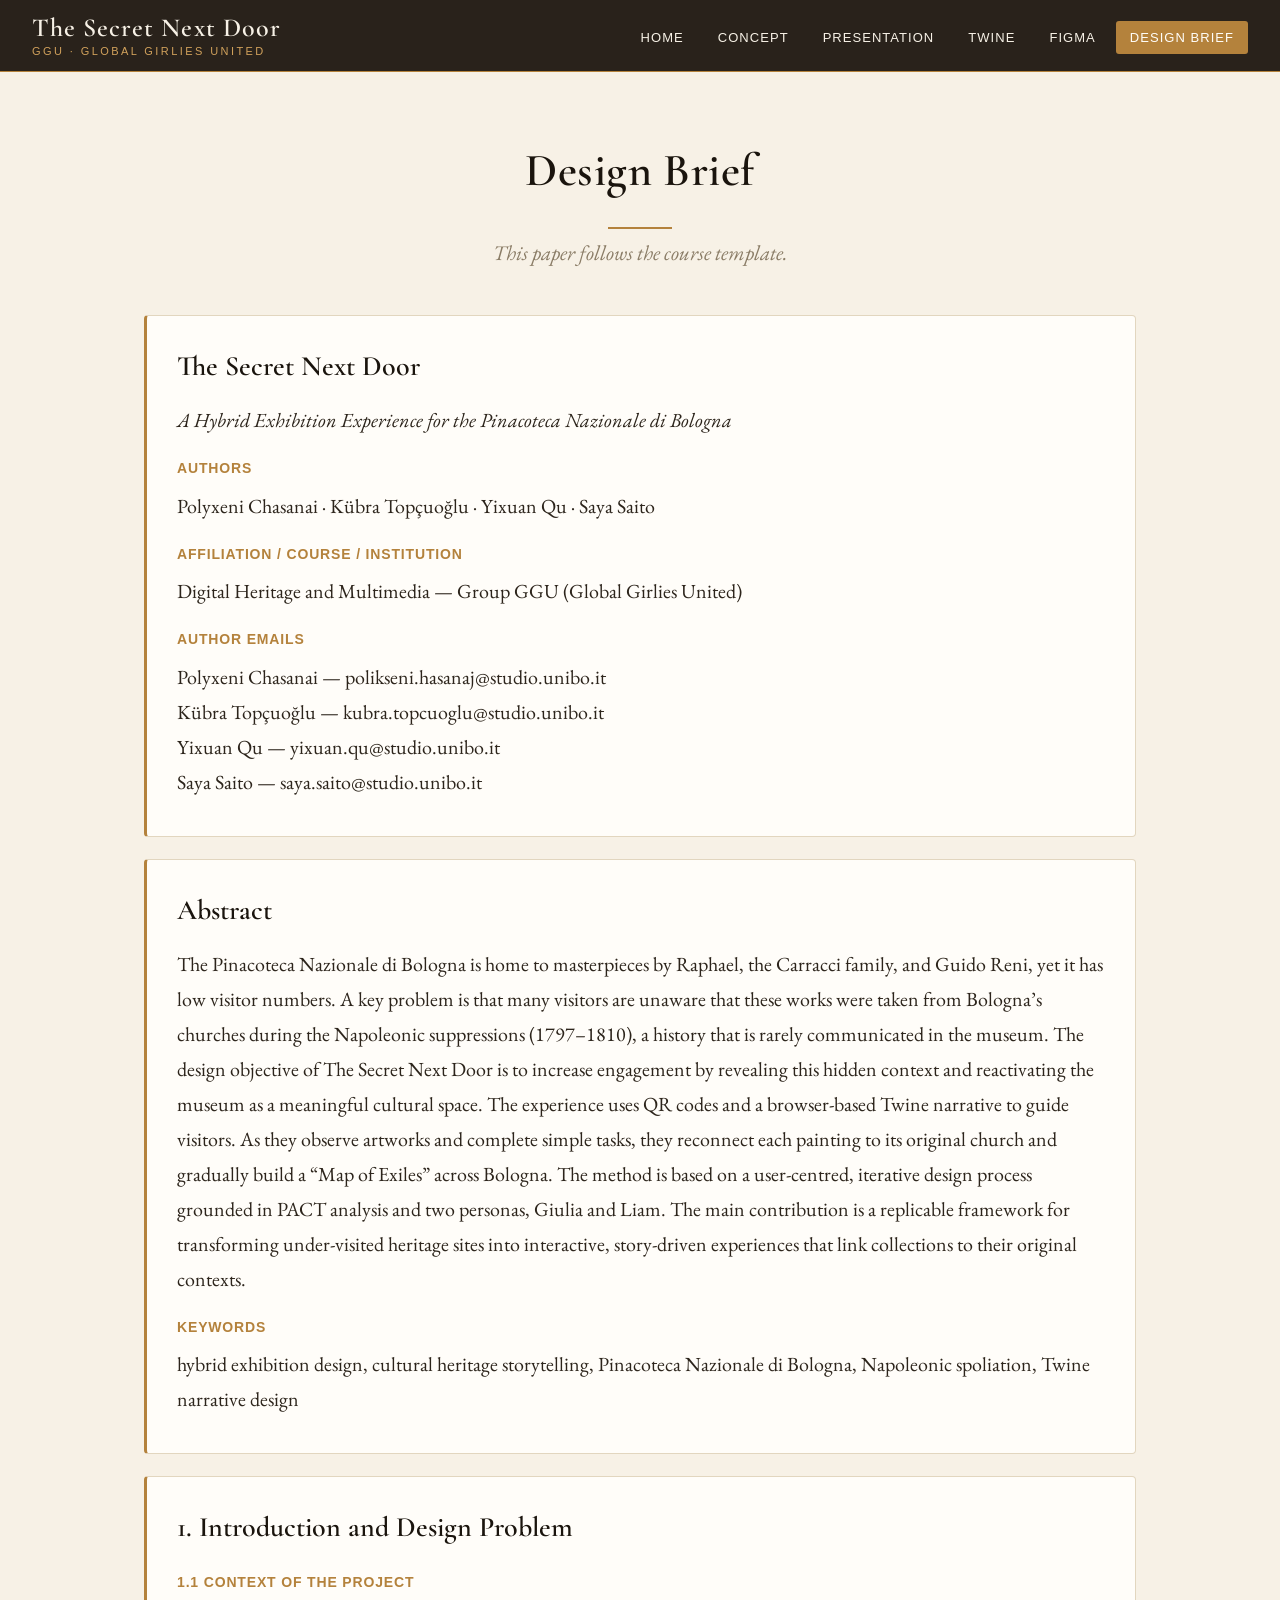
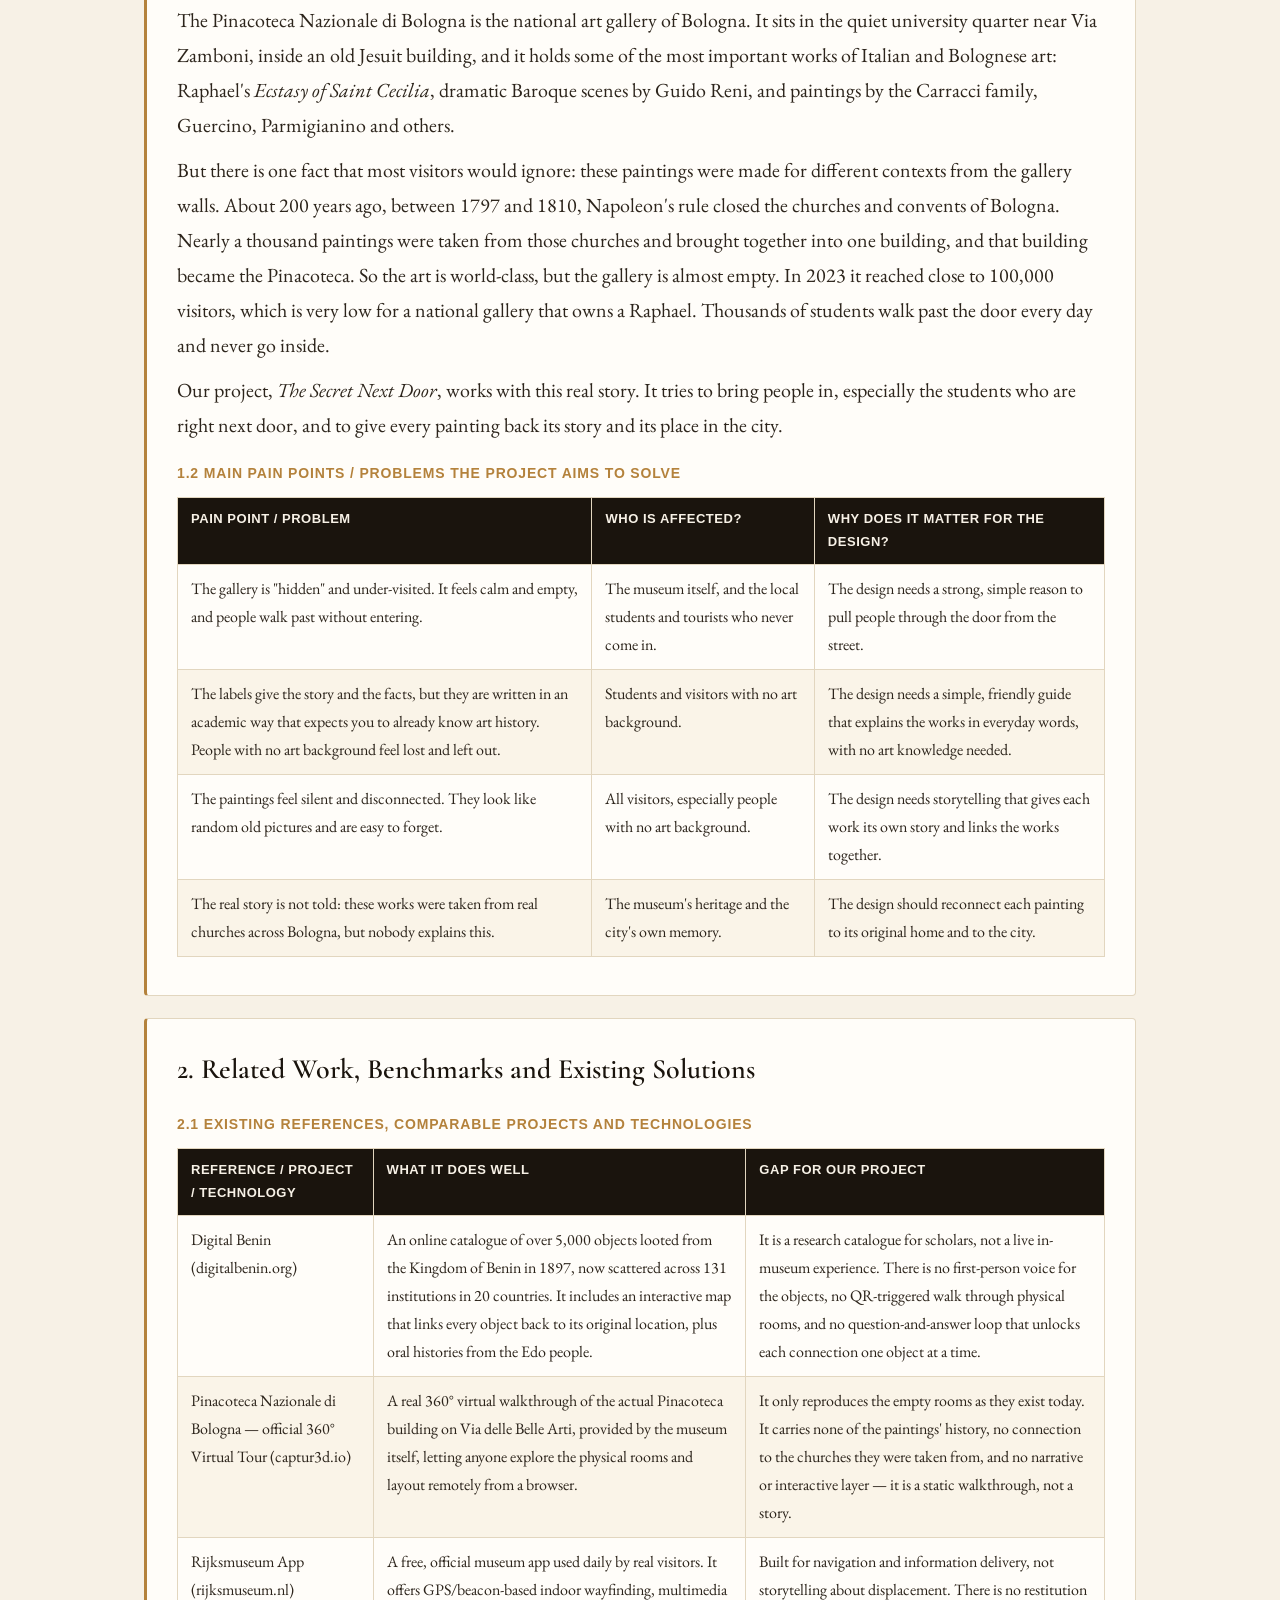
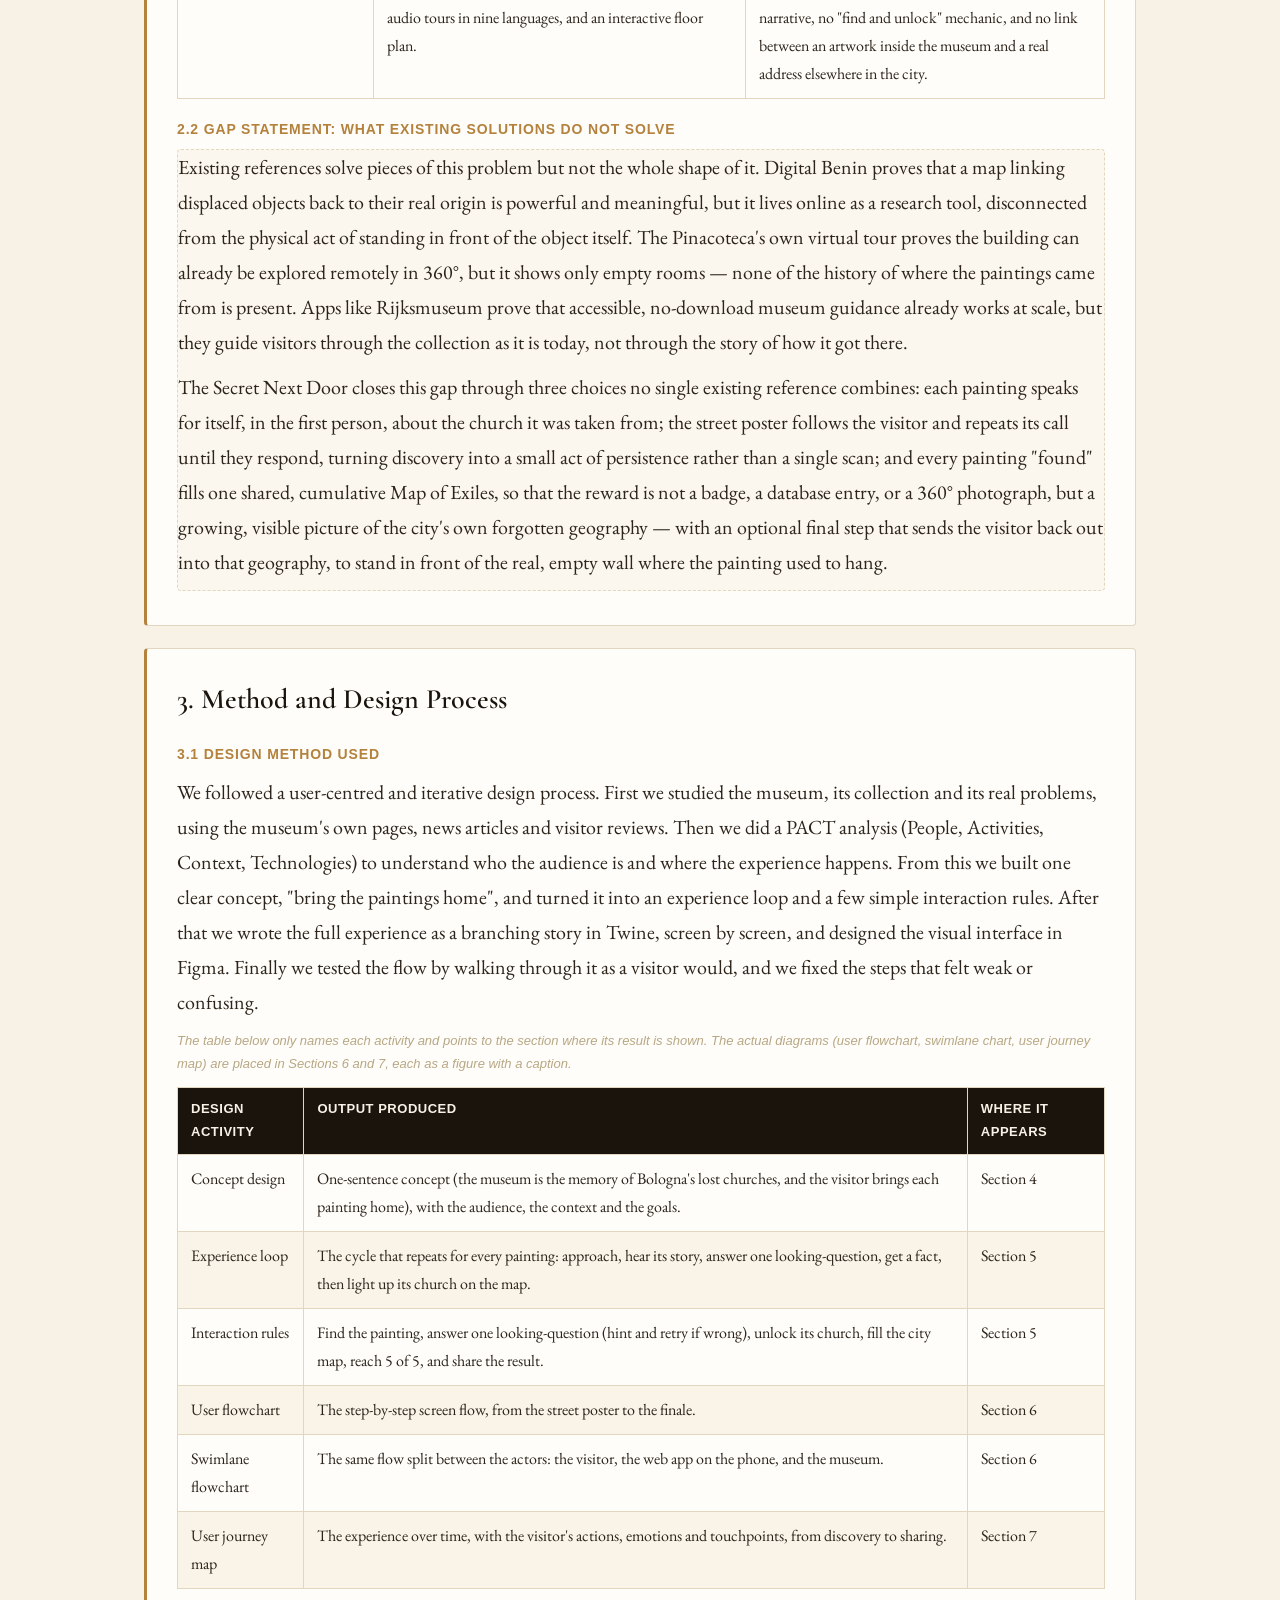
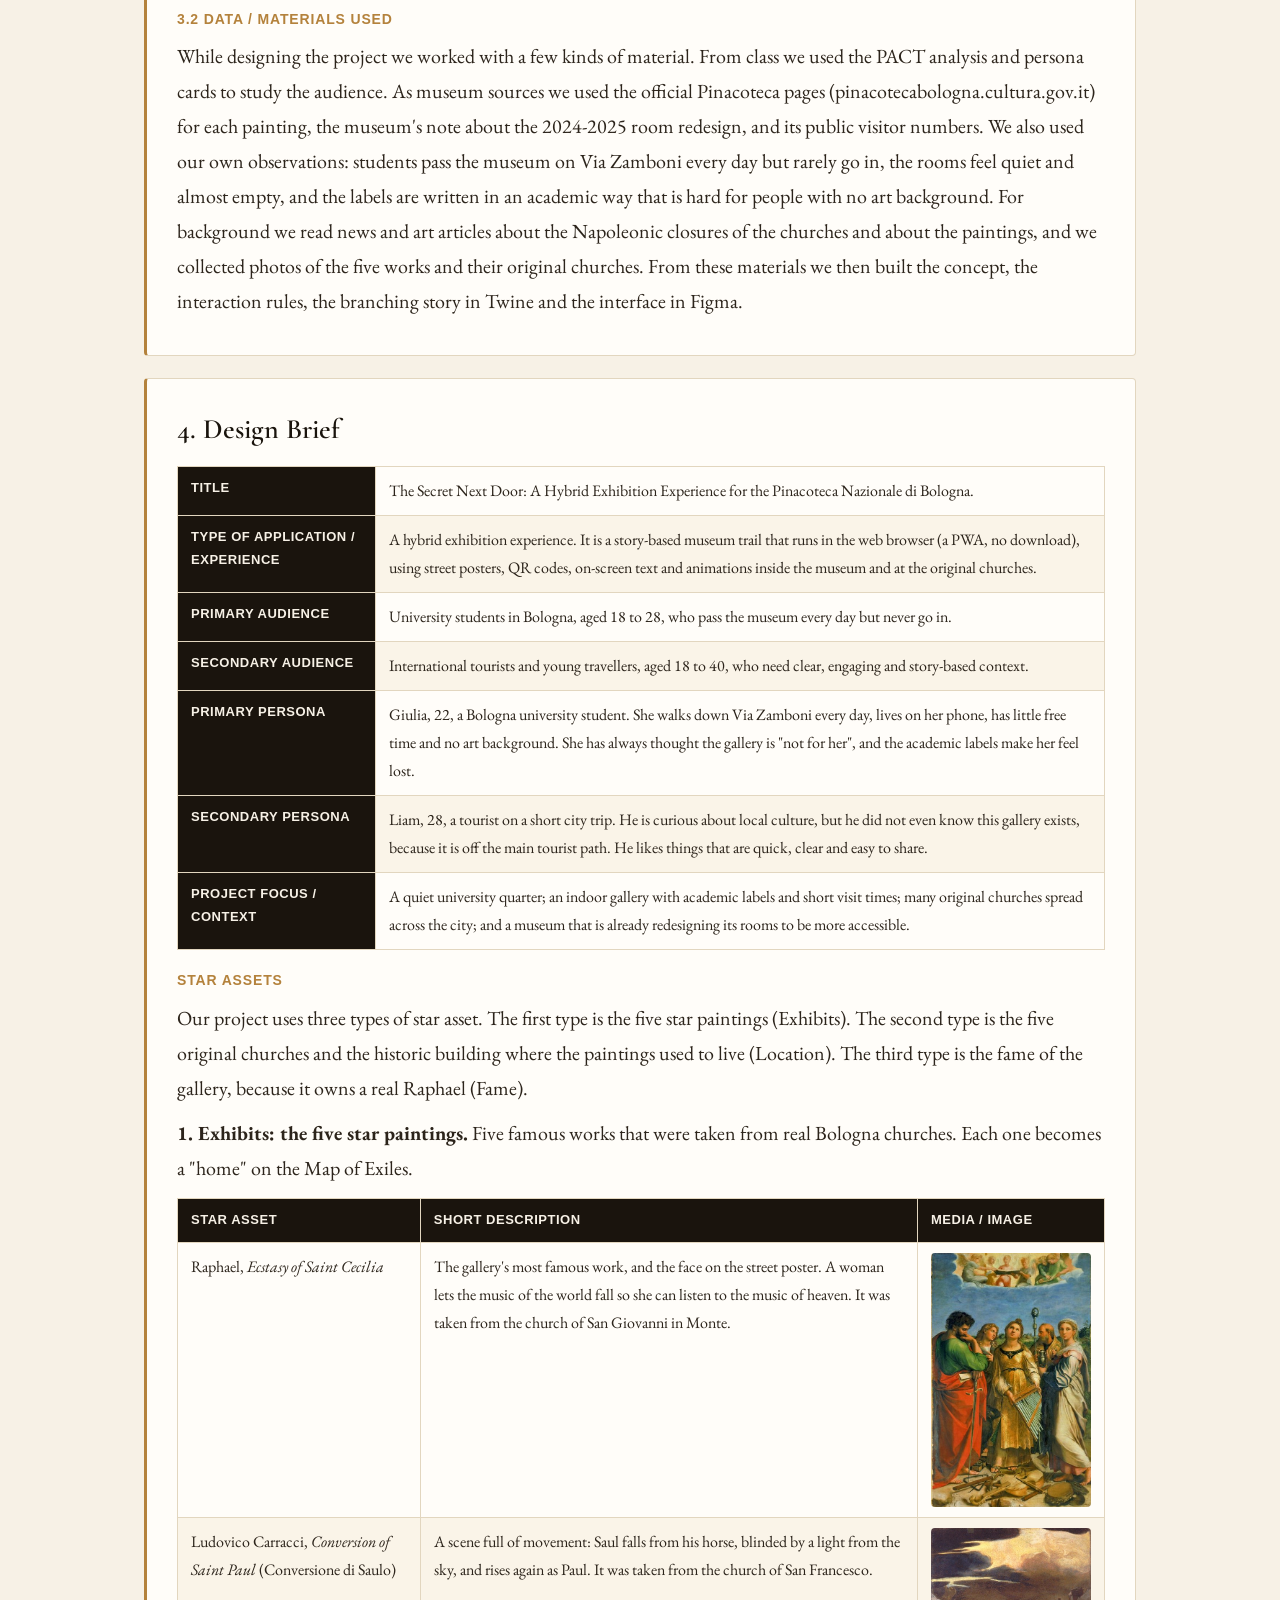
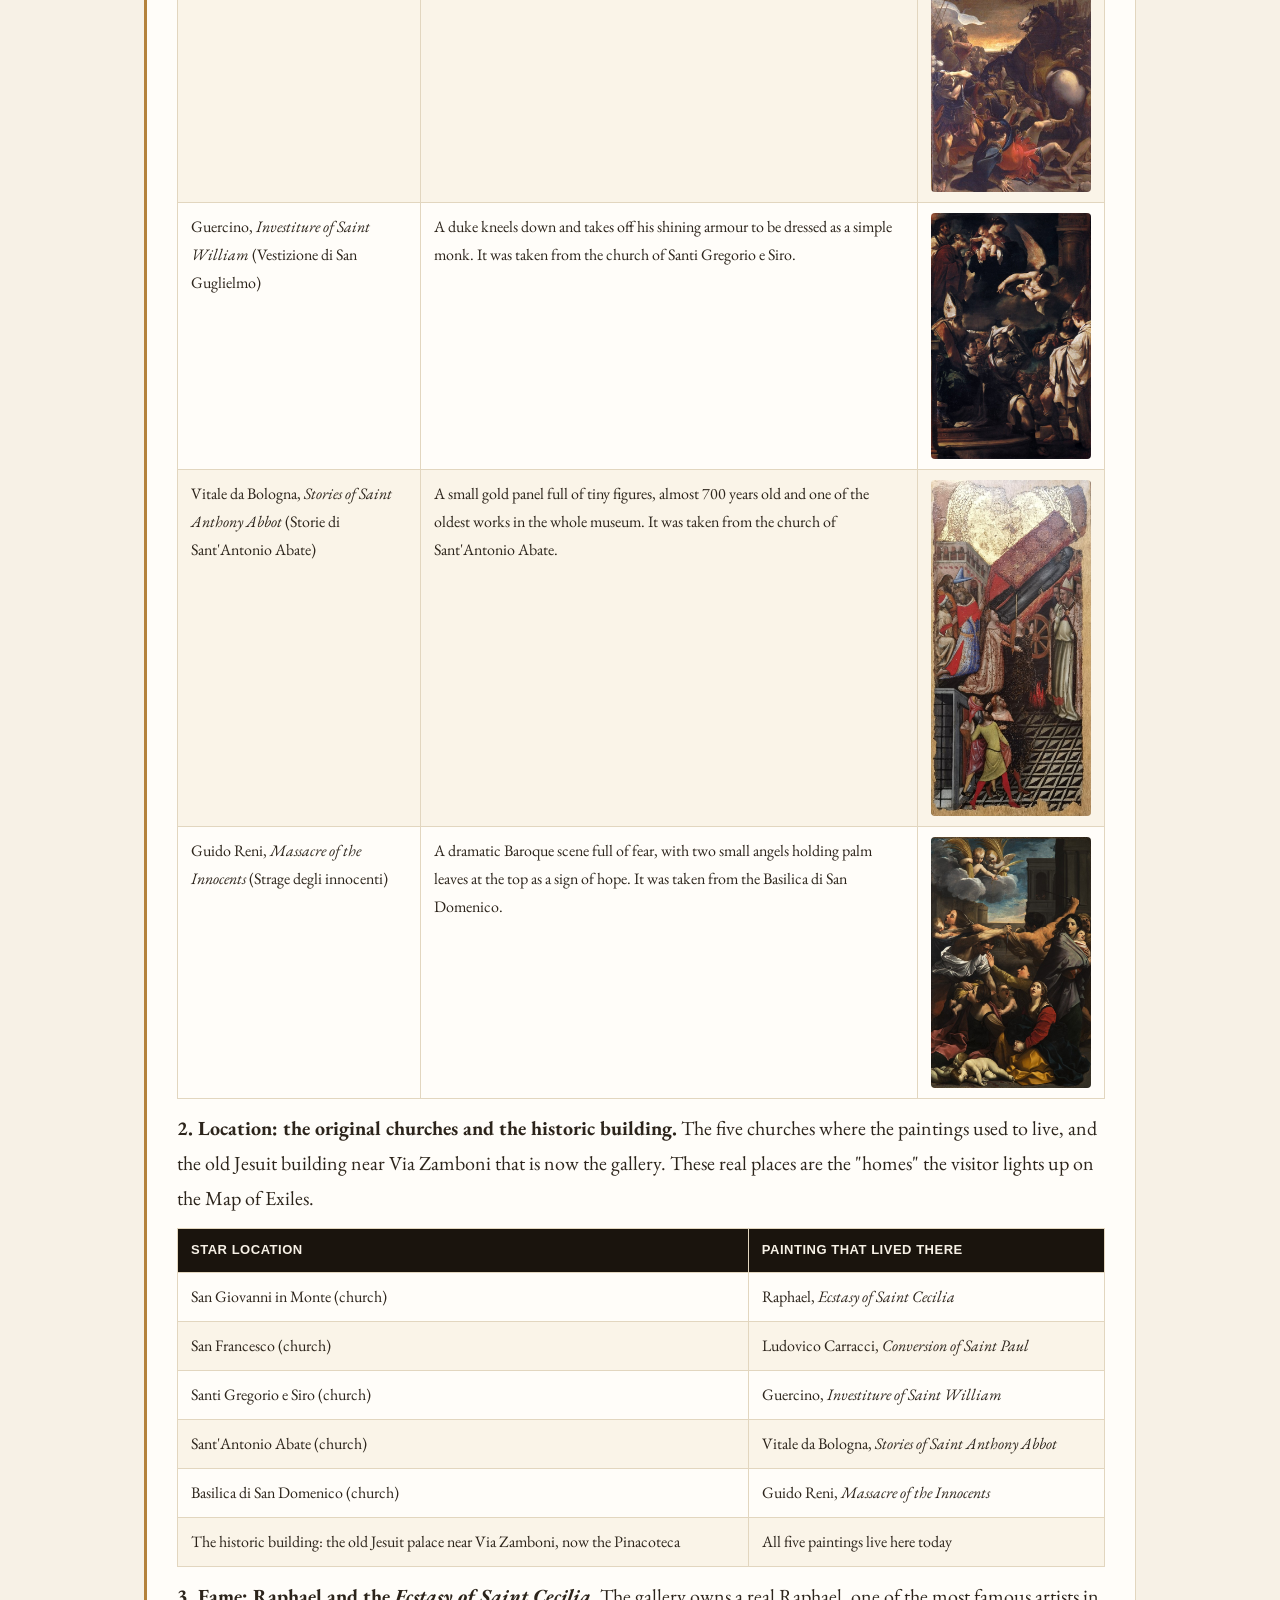
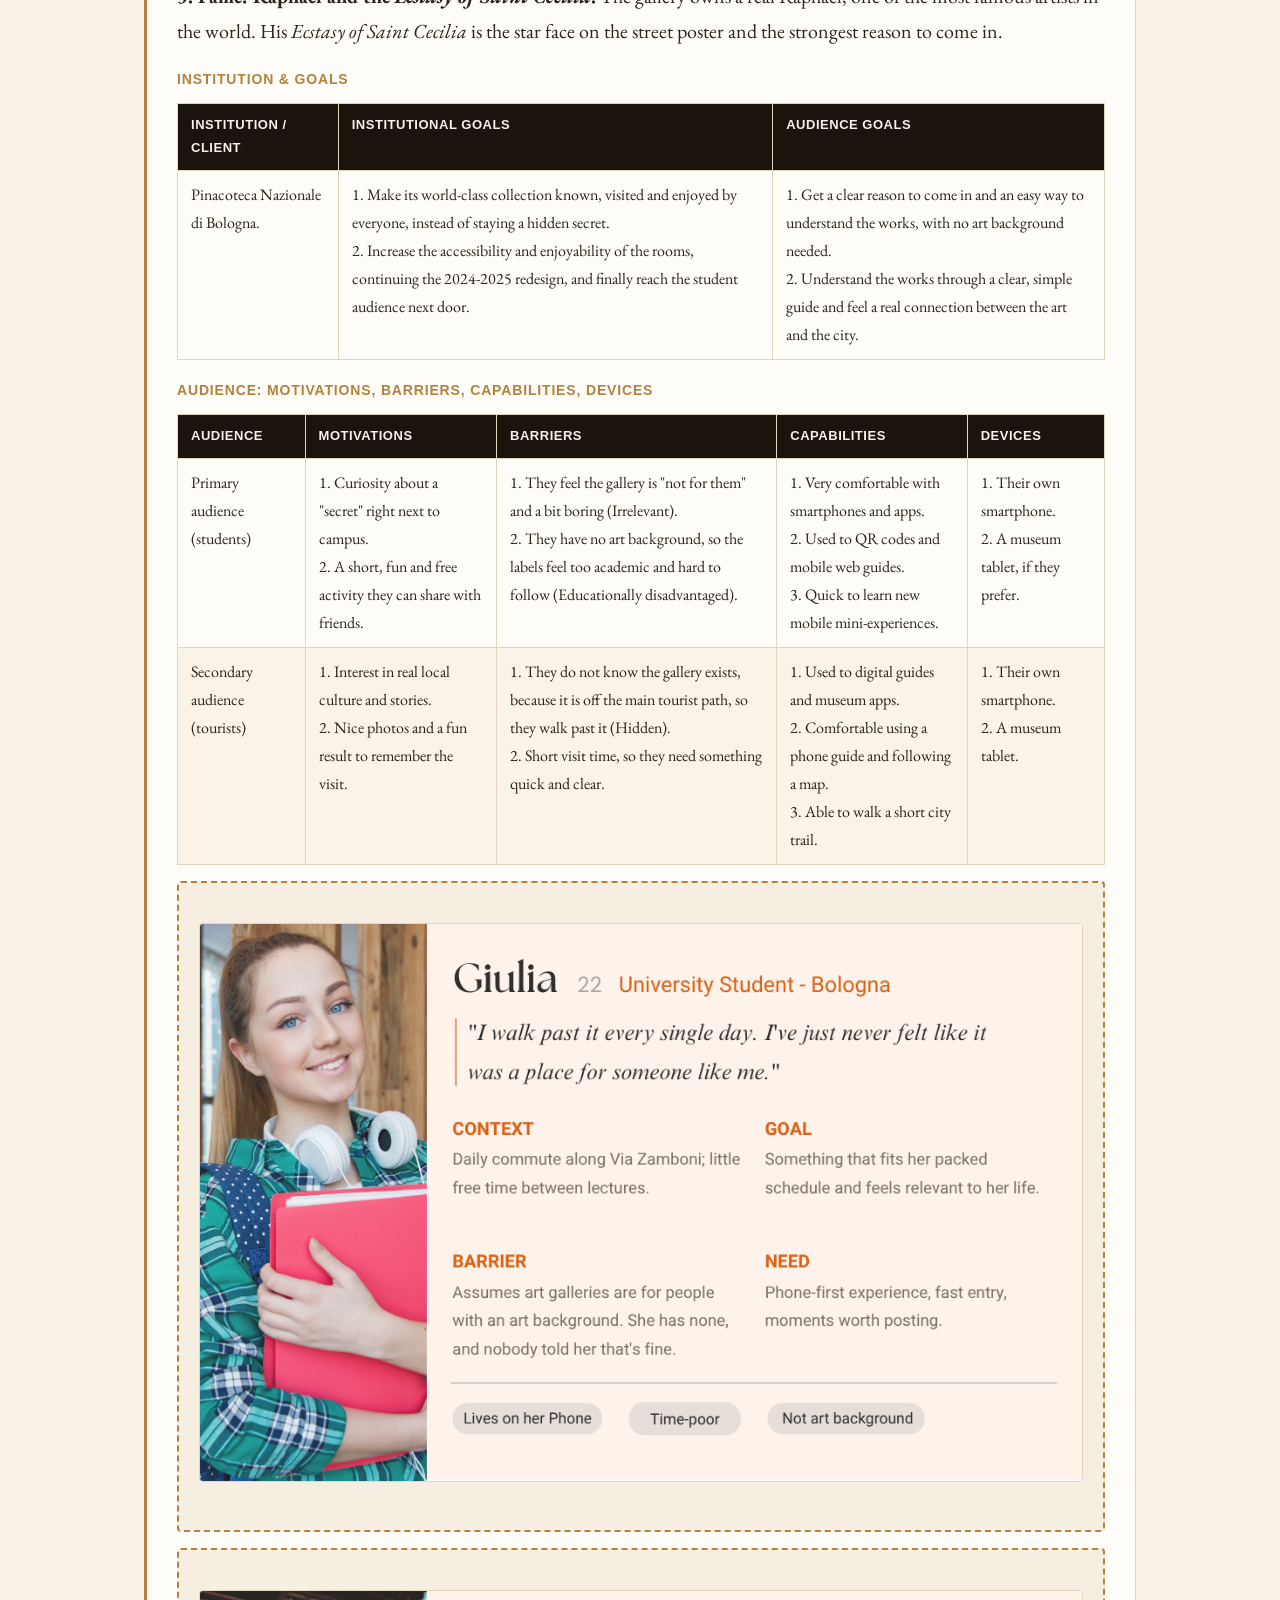
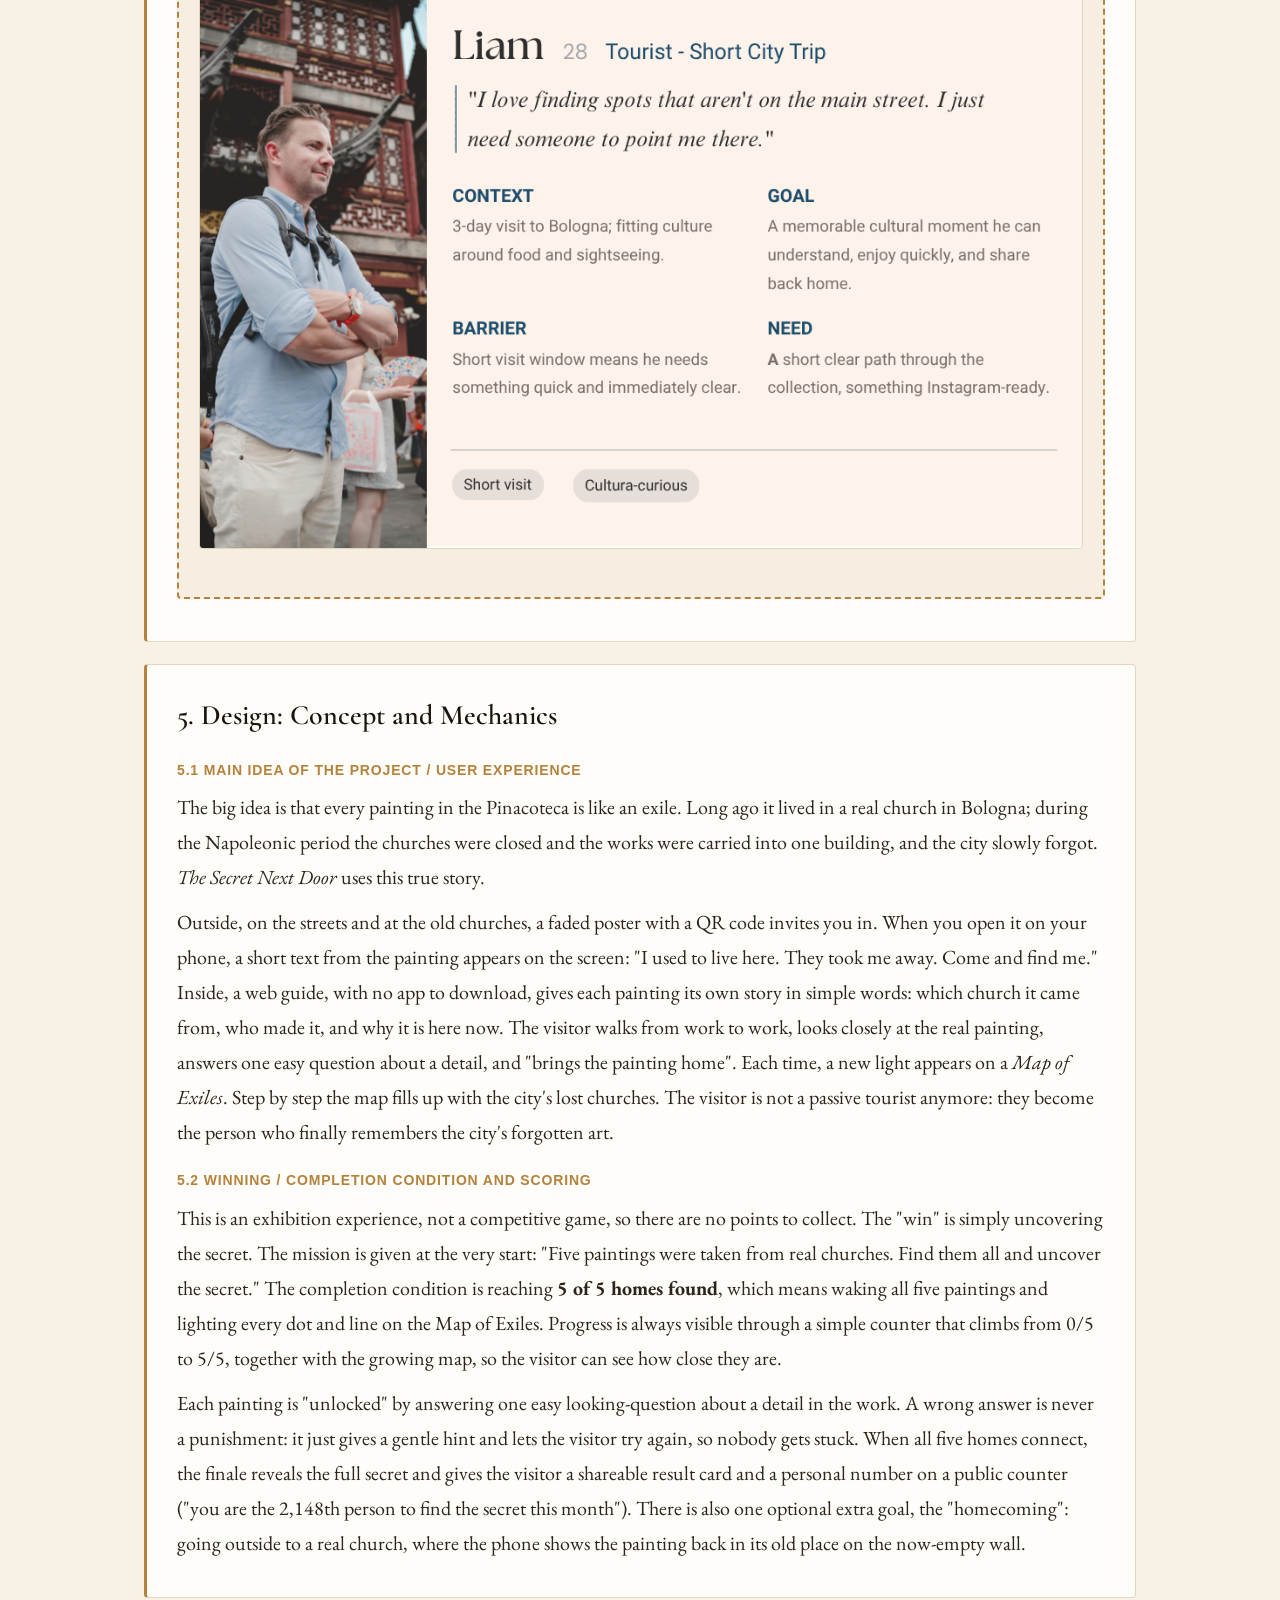
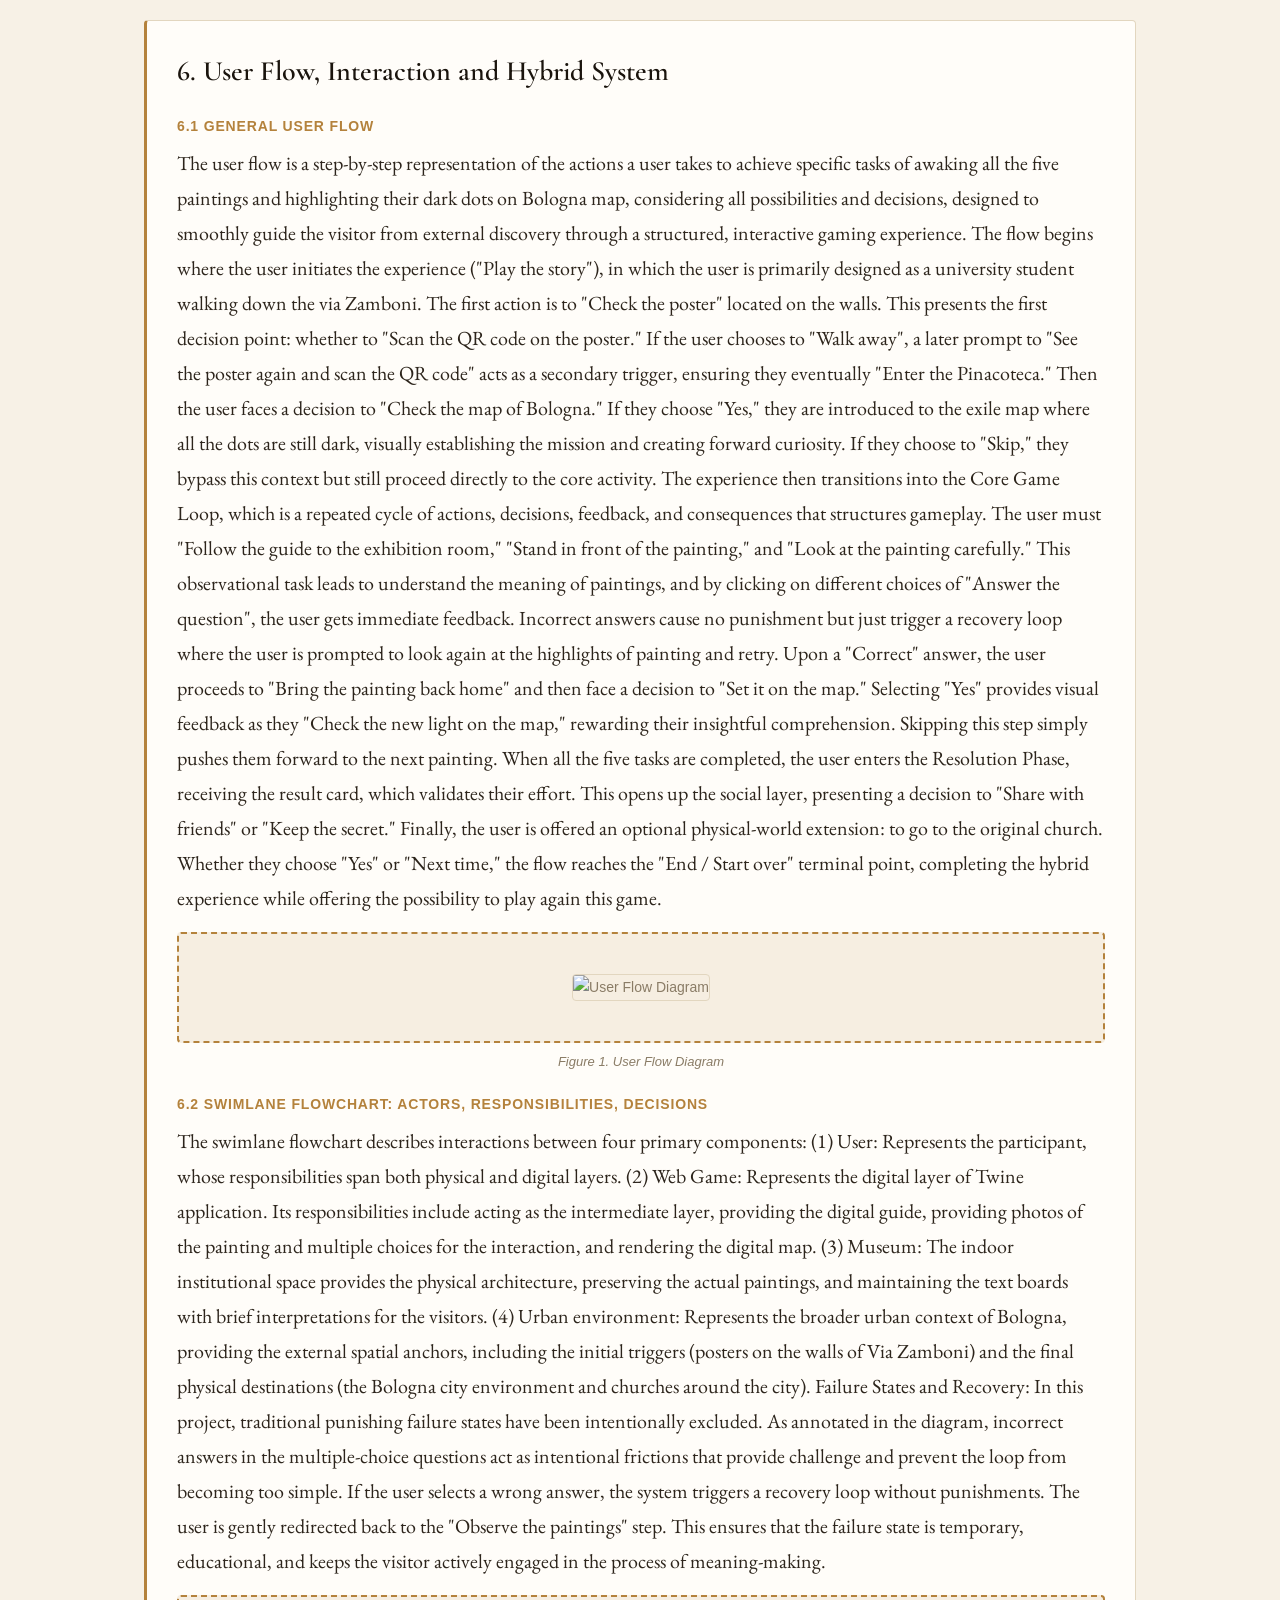
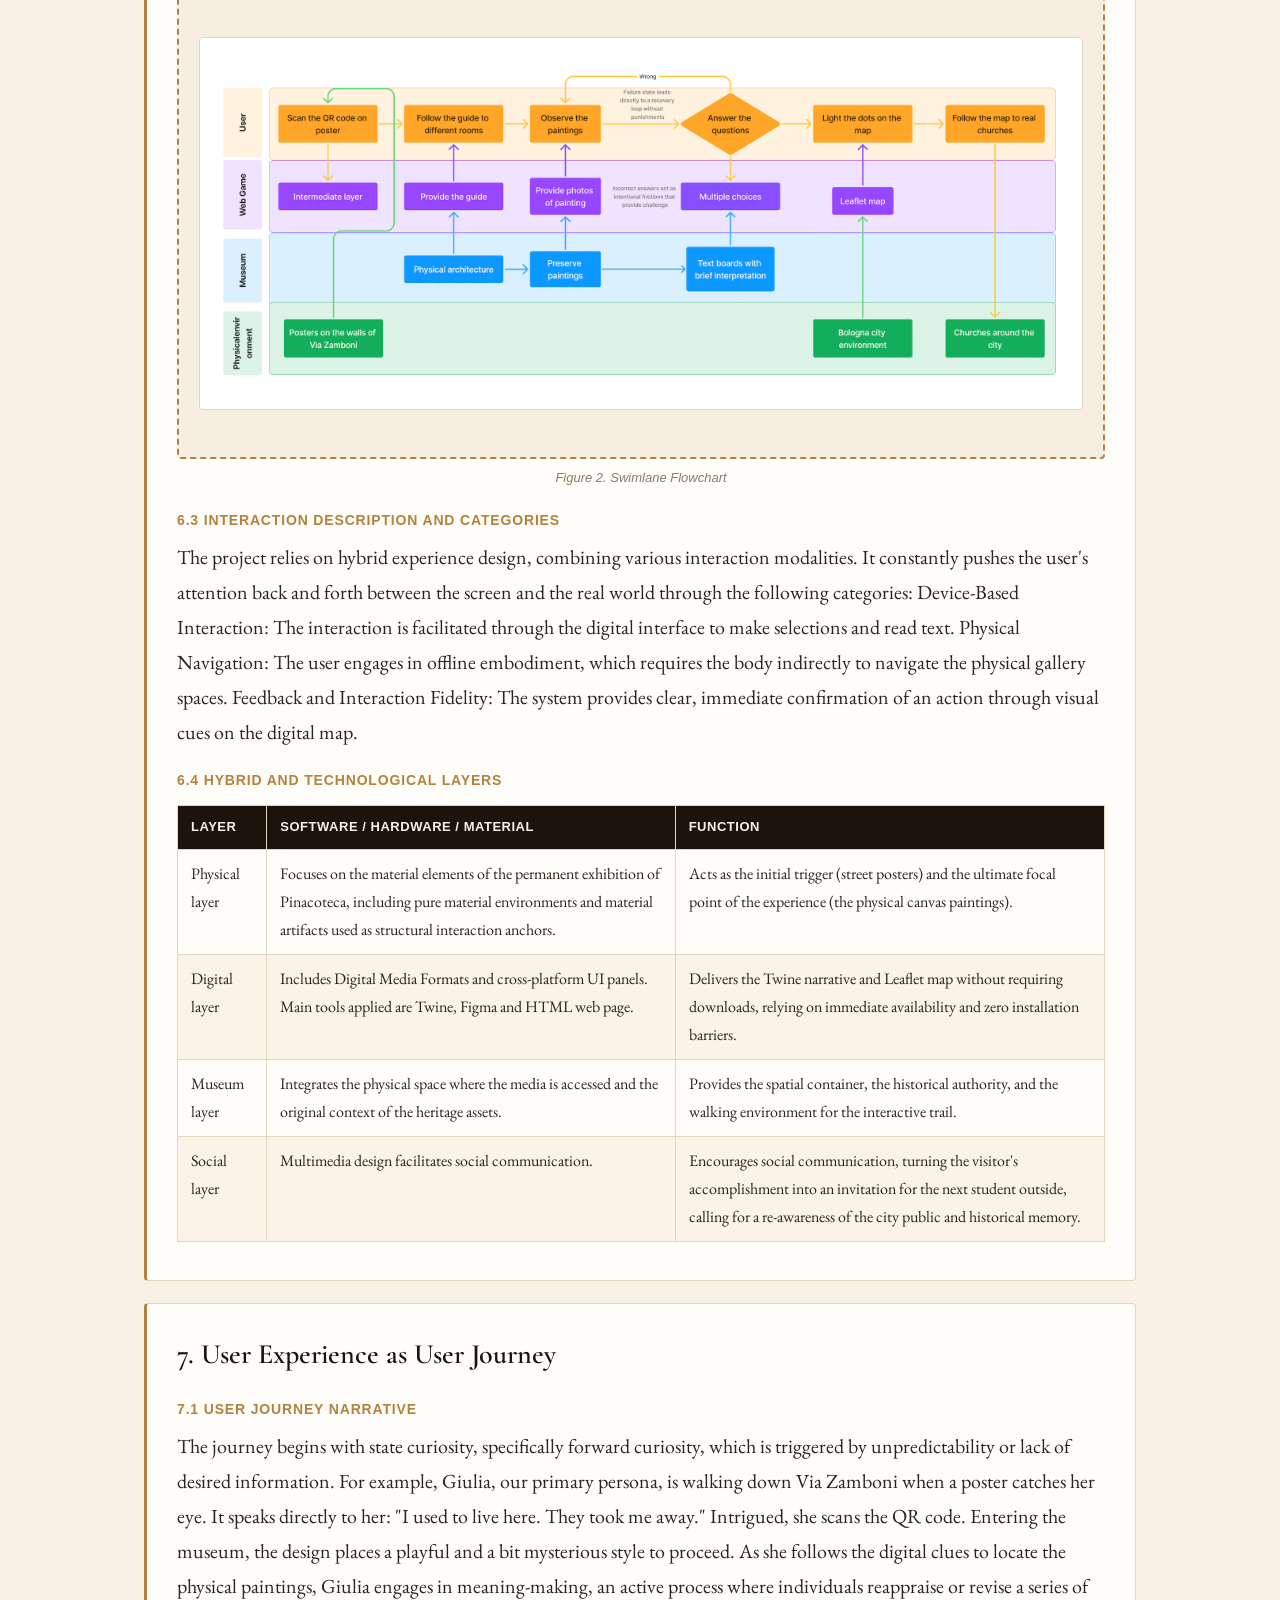
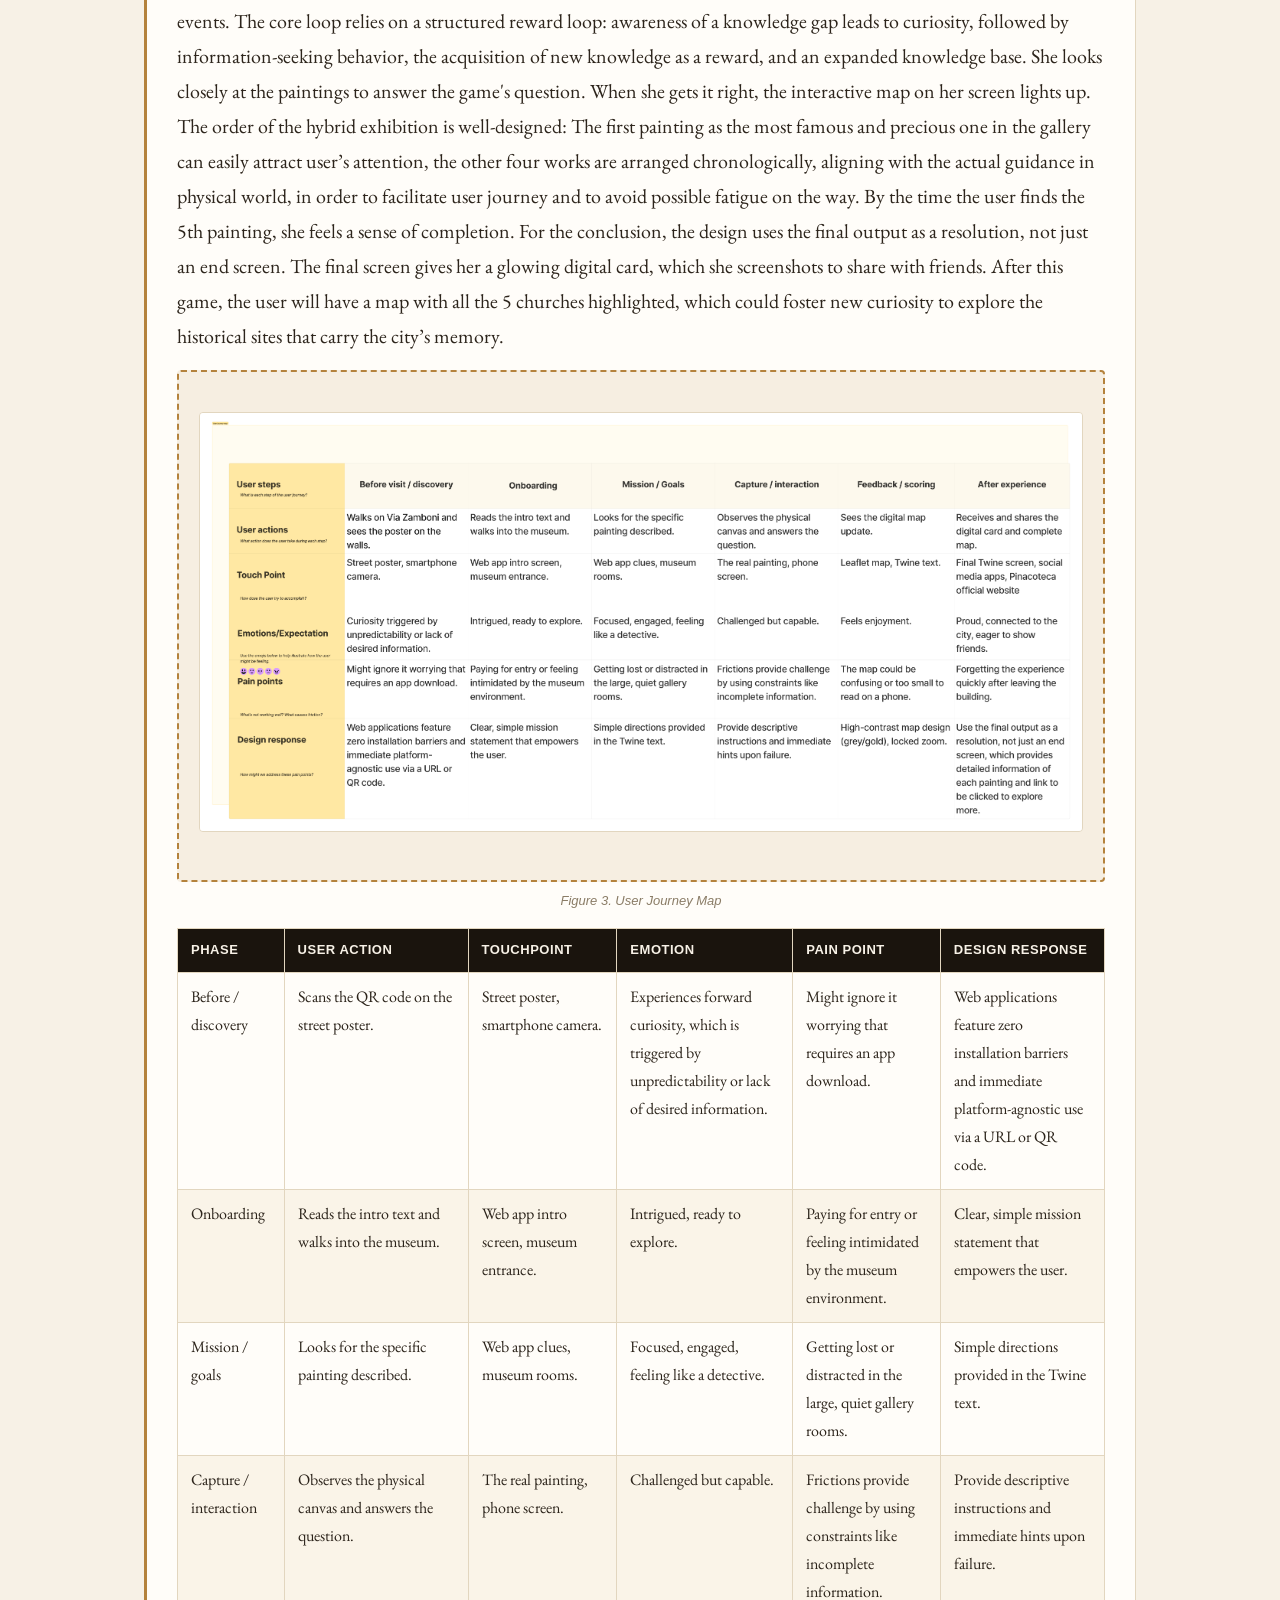
==== commit c45b9e41: "Refactor text in design-brief.html for clarity" ====
--- a/design-brief.html
+++ b/design-brief.html
@@ -438,7 +438,7 @@
 When all the five tasks are completed, the user enters the Resolution Phase, receiving the result card, which validates their effort. This opens up the social layer, presenting a decision to "Share with friends" or "Keep the secret." Finally, the user is offered an optional physical-world extension: to go to the original church. Whether they choose "Yes" or "Next time," the flow reaches the "End / Start over" terminal point, completing the hybrid experience while offering the possibility to play again this game.
 </p>
             <figure class="figure">
-                <div class="figure-box"><img src="https://raw.githubusercontent.com/YixuanQu/Digital-heritage-and-multimedia/main/img/user%20experience.png"></div>
+                <div class="figure-box"><img src=:"img/user experience.png" alt="User Flow Diagram"></div>
                 <figcaption>Figure 1. User Flow Diagram</figcaption>
             </figure>
 
@@ -565,17 +565,17 @@
                     <tr><th>Pain point (Section 1)</th><th>Design solution</th><th>Expected effect</th></tr>
                 </thead>
                 <tbody>
-                    <tr><td class="empty">The labels give the story and the facts, but they are written in an academic way that expects you to already know art history. People with no art background feel lost and left out.</td>
-                        <td class="empty">The Twine guide replaces academic labels with simple, first-person text and one easy question per painting. If the answer is wrong, it gives a hint. No art knowledge is needed.</td>
-                        <td class="empty">Visitors with no art background feel welcomed and included. Rather than reading dense text, they understand each painting through active looking. This naturally encourages them to spend more time in front of each artwork.</td>
-                    </tr>
-                    <tr><td class="empty">The paintings feel silent and disconnected. They look like random old pictures and are easy to forget.</td>
-                        <td class="empty">Each painting is reimagined with a unique backstory. "Bringing the painting home" lights up a new point on the Map of Exiles, and the finale rewards the visitor with a personal, shareable result card.</td>
-                        <td class="empty">Each work gains an individual, memorable story instead of blending into the collection; the growing map and shareable card extend the experience beyond the visit itself, through social sharing.</td>
-                    </tr>
-                    <tr><td class="empty">The real story is not told: these works were taken from real churches across Bologna, but nobody explains this.</td>
-                        <td class="empty">The Map of Exiles explicitly links every painting on display to the real church it was taken from, and an optional "homecoming" step lets the visitor go to the actual church.</td>
-                        <td class="empty">This transition from digital map to real-world exploration reconnects the collection with Bologna’s memory, sparking broader curiosity to rediscover the city’s hidden history</td>
+                    <tr><td>The labels give the story and the facts, but they are written in an academic way that expects you to already know art history. People with no art background feel lost and left out.</td>
+                        <td>The Twine guide replaces academic labels with simple, first-person text and one easy question per painting. If the answer is wrong, it gives a hint. No art knowledge is needed.</td>
+                        <td>Visitors with no art background feel welcomed and included. Rather than reading dense text, they understand each painting through active looking. This naturally encourages them to spend more time in front of each artwork.</td>
+                    </tr>
+                    <tr><td>The paintings feel silent and disconnected. They look like random old pictures and are easy to forget.</td>
+                        <td>Each painting is reimagined with a unique backstory. "Bringing the painting home" lights up a new point on the Map of Exiles, and the finale rewards the visitor with a personal, shareable result card.</td>
+                        <td>Each work gains an individual, memorable story instead of blending into the collection; the growing map and shareable card extend the experience beyond the visit itself, through social sharing.</td>
+                    </tr>
+                    <tr><td>The real story is not told: these works were taken from real churches across Bologna, but nobody explains this.</td>
+                        <td>The Map of Exiles explicitly links every painting on display to the real church it was taken from, and an optional "homecoming" step lets the visitor go to the actual church.</td>
+                        <td>This transition from digital map to real-world exploration reconnects the collection with Bologna’s memory, sparking broader curiosity to rediscover the city’s hidden history</td>
                     </tr>
                 </tbody>
             </table>
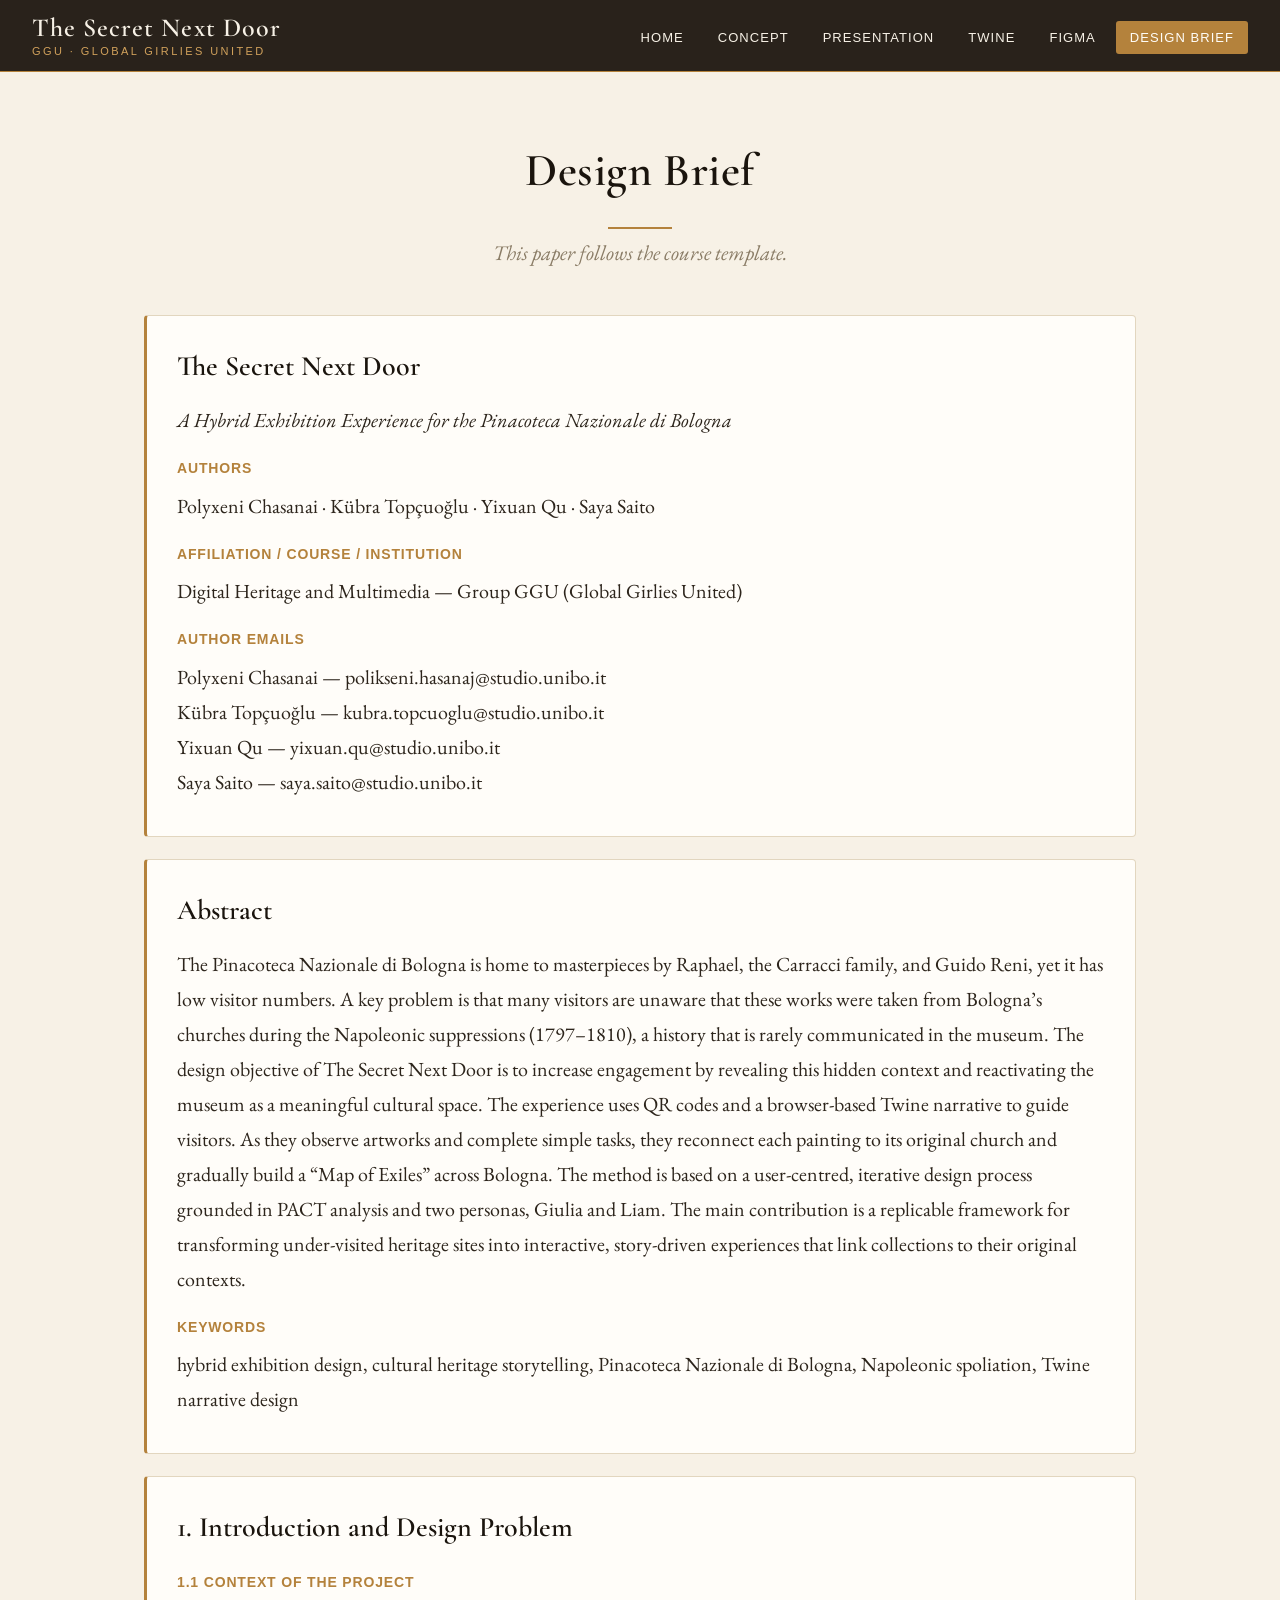
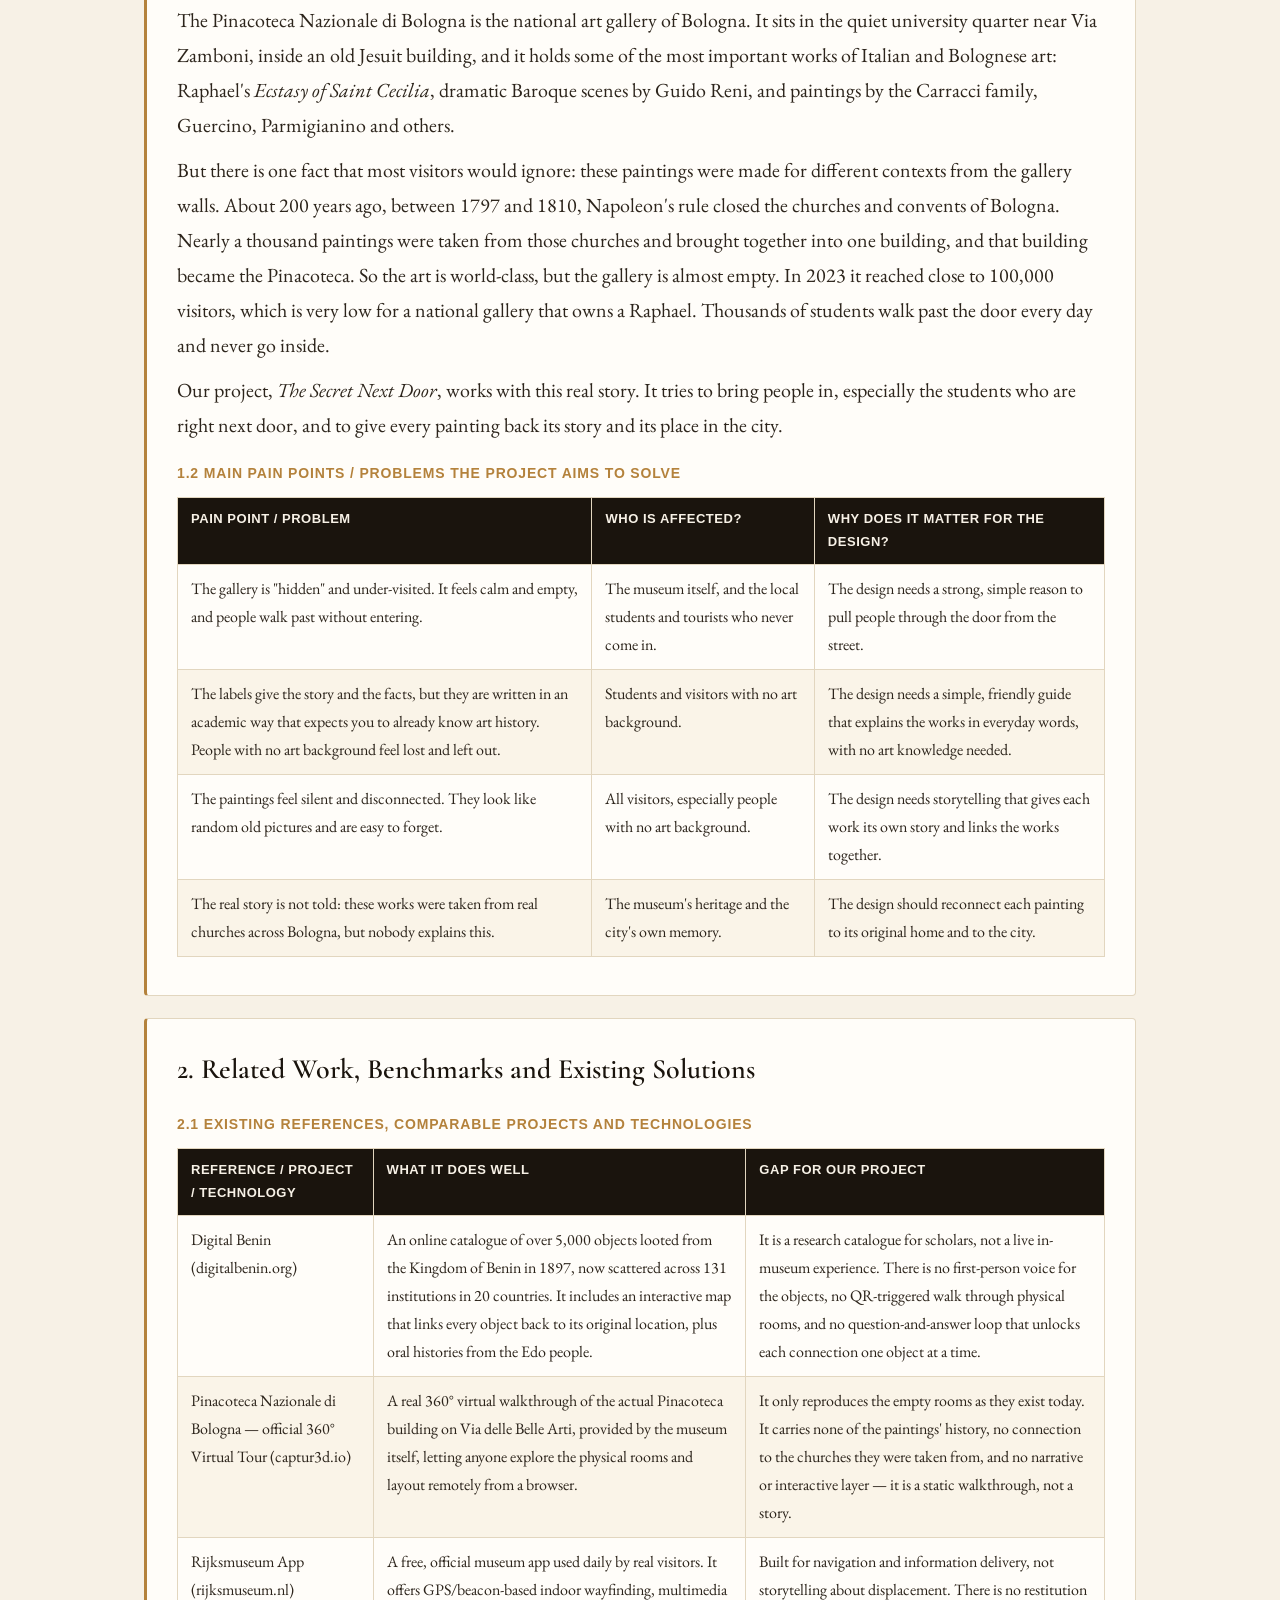
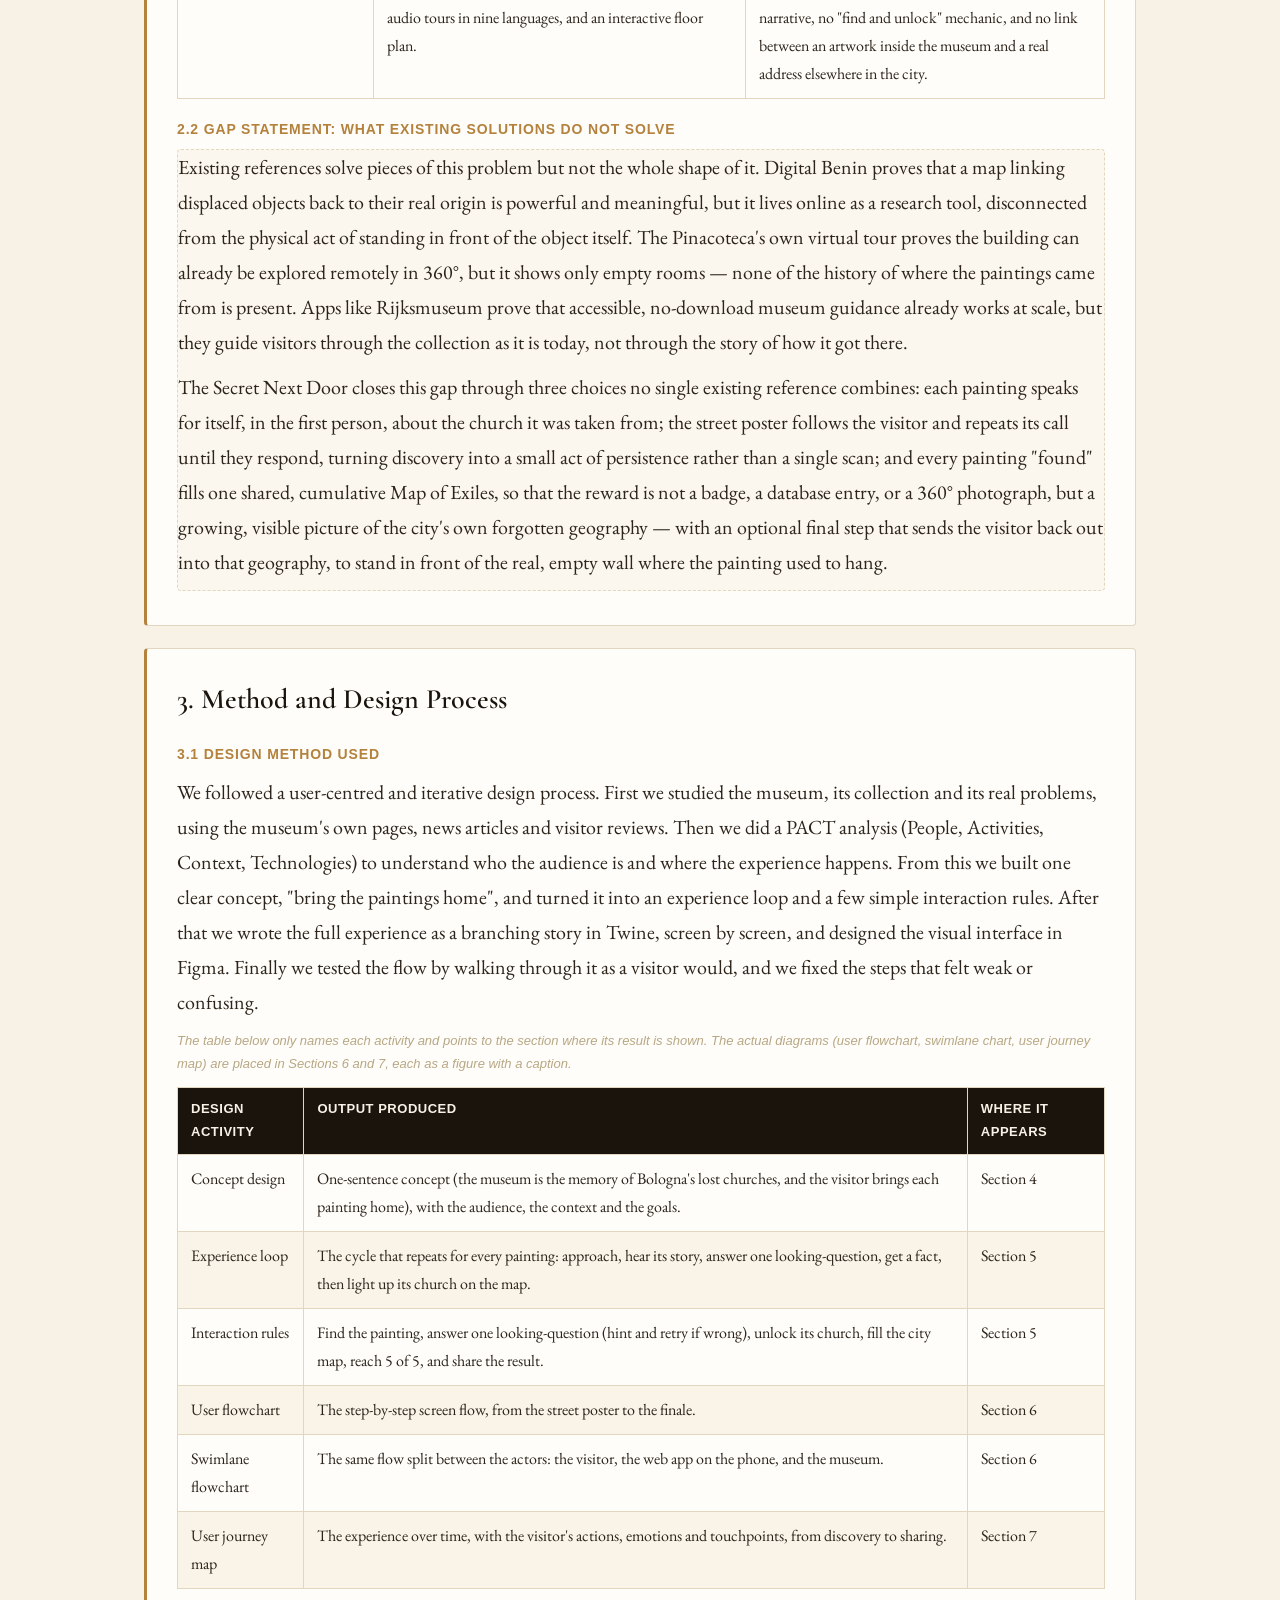
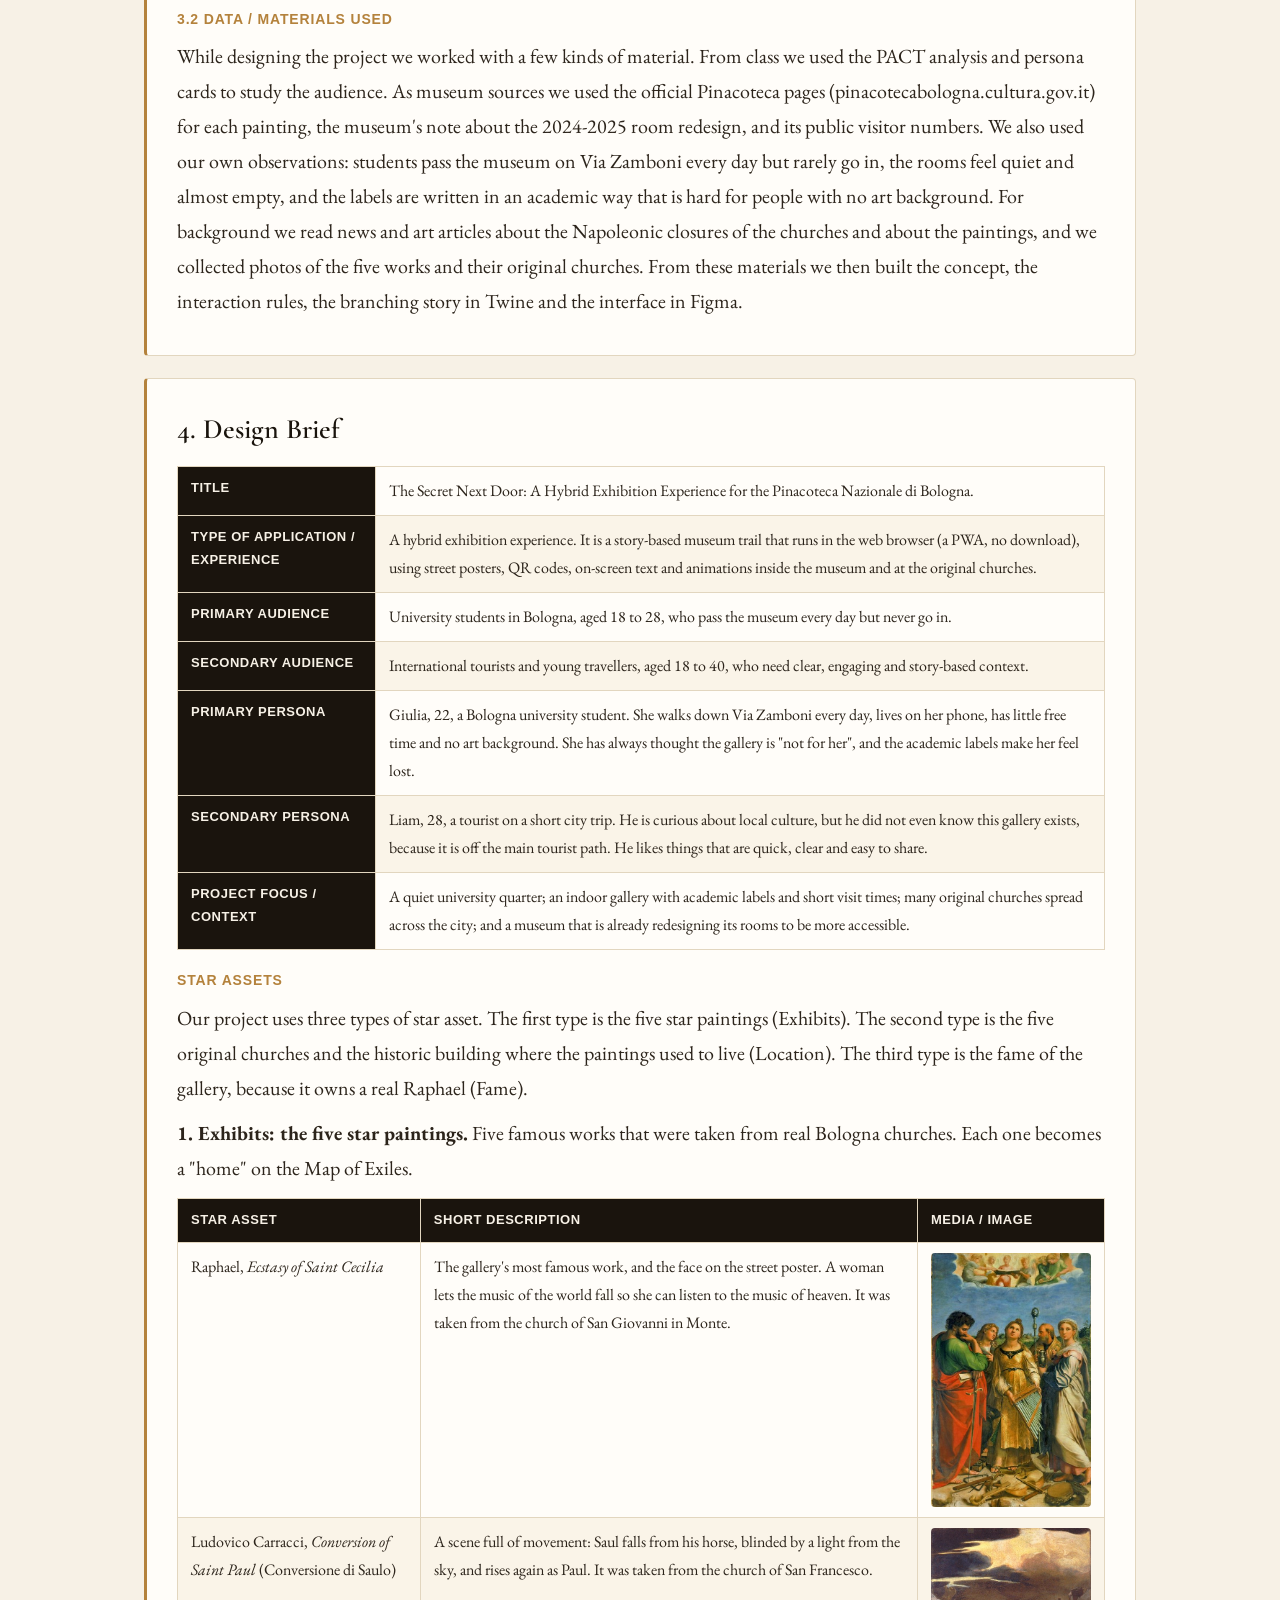
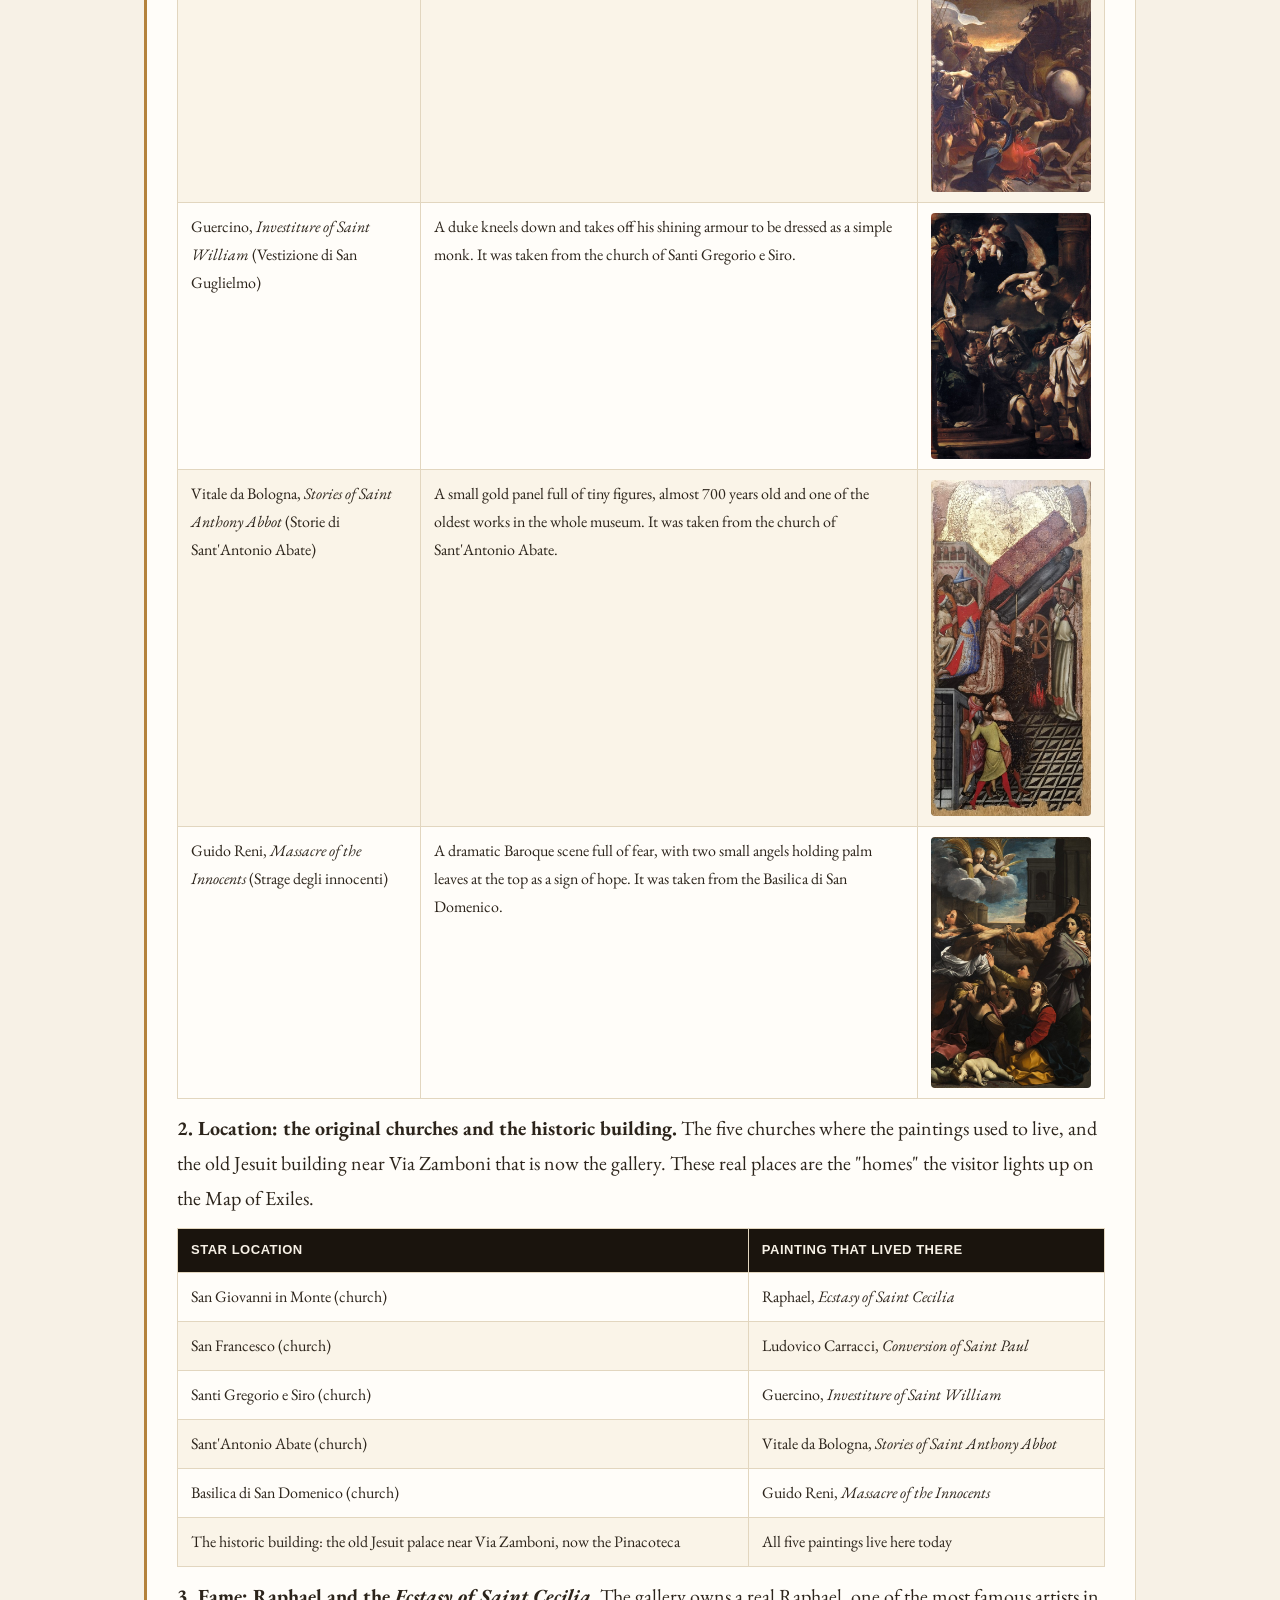
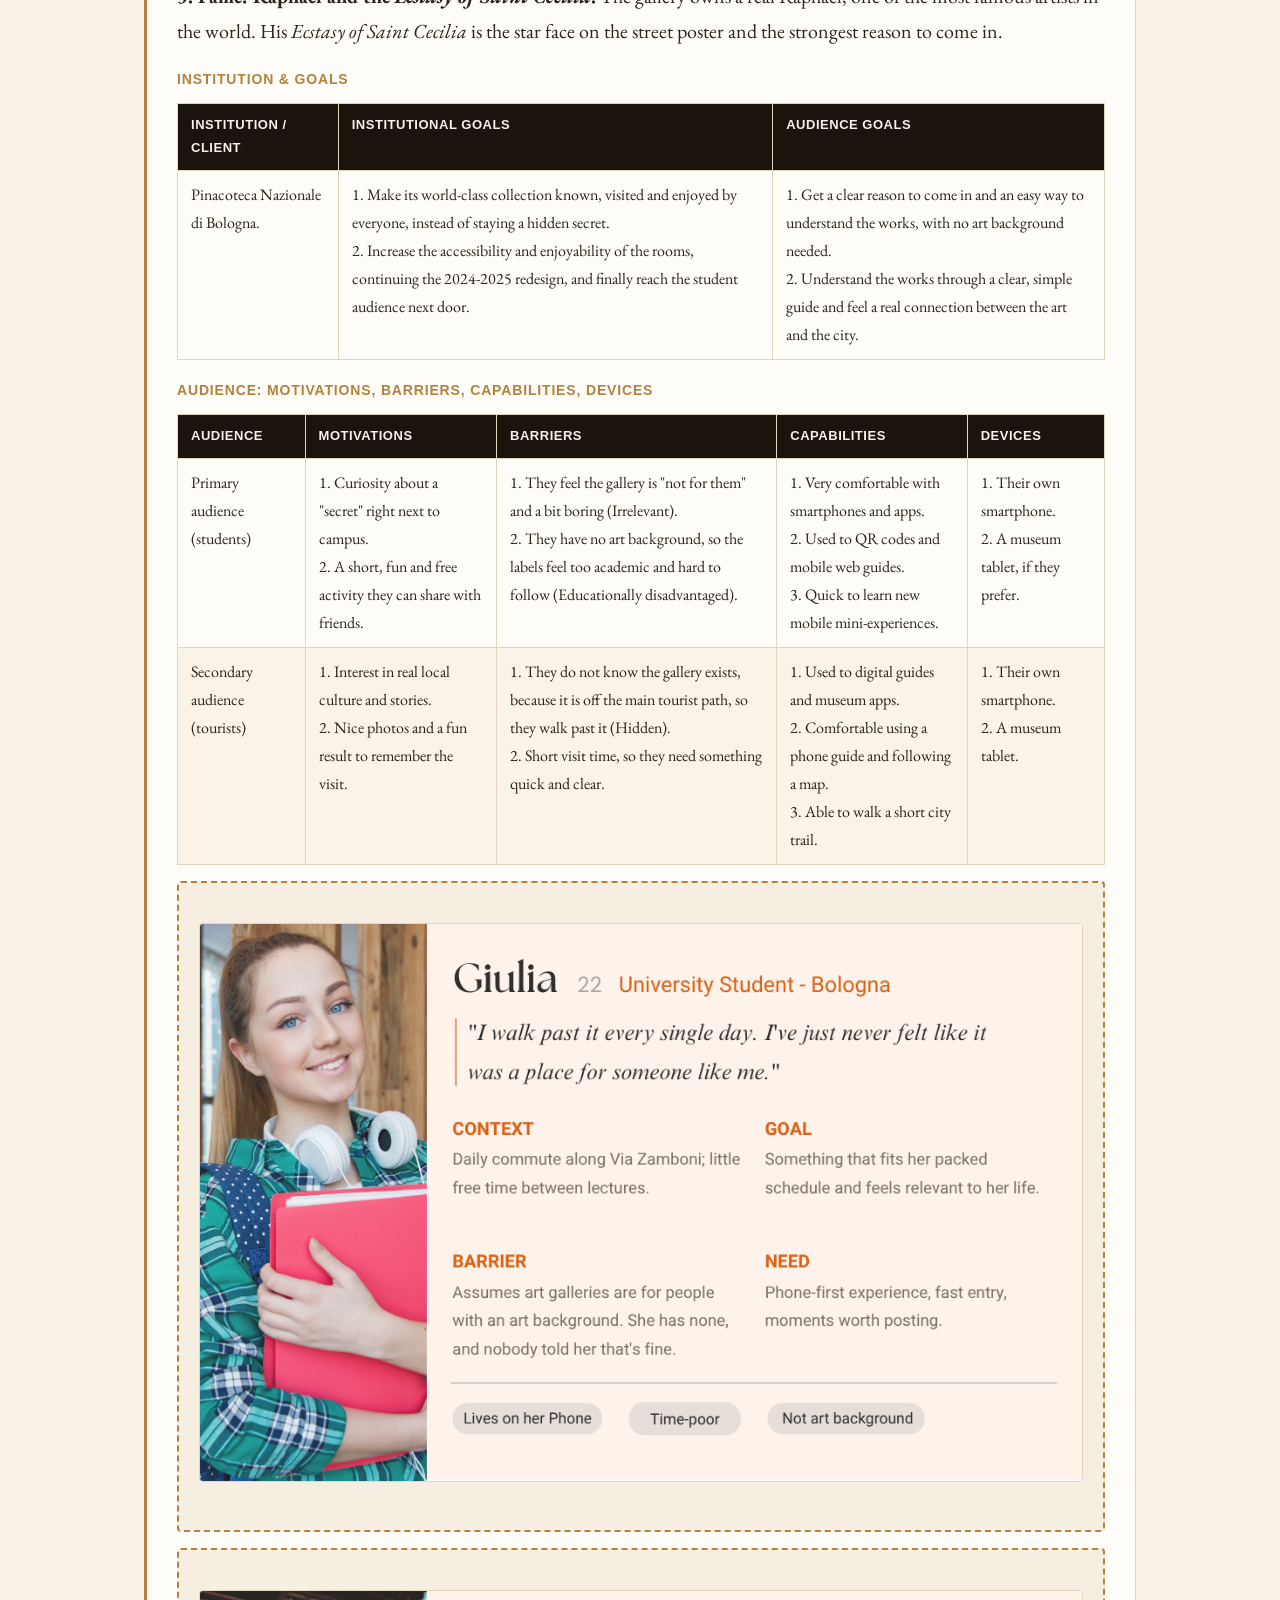
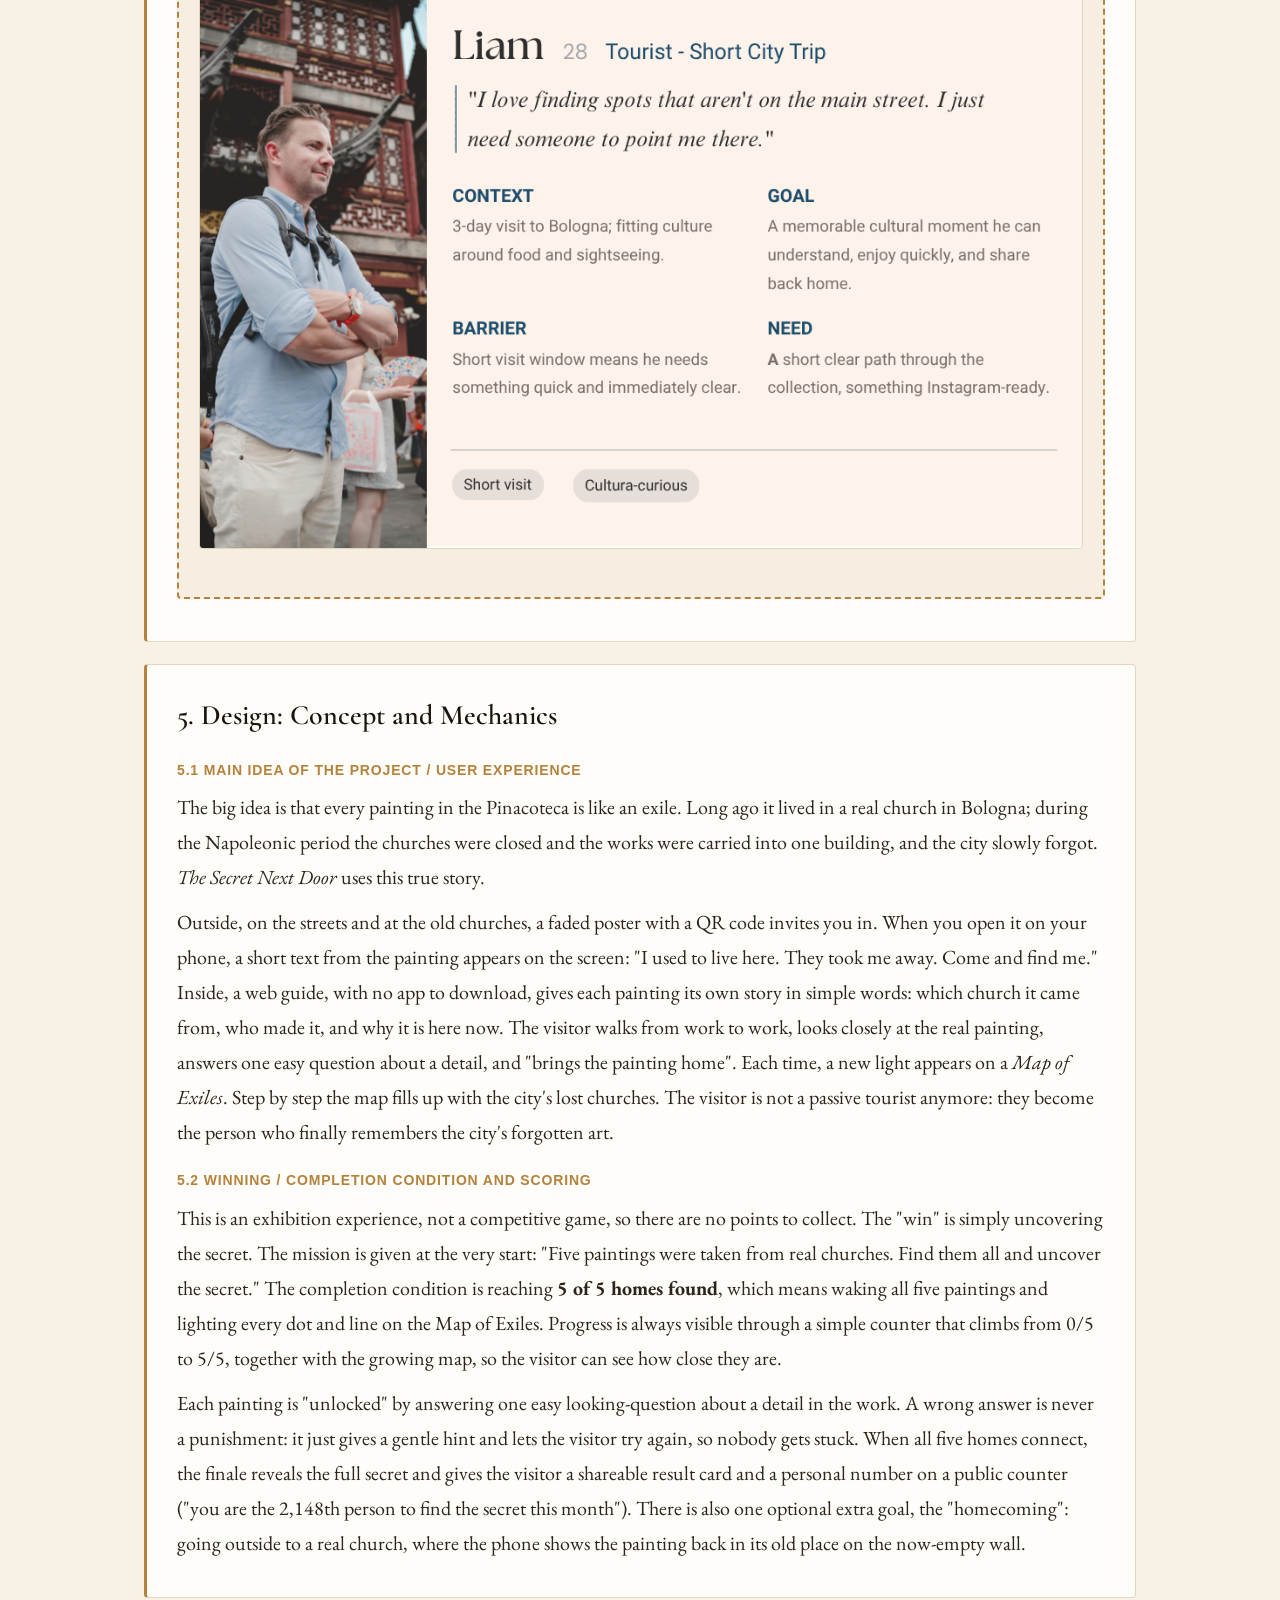
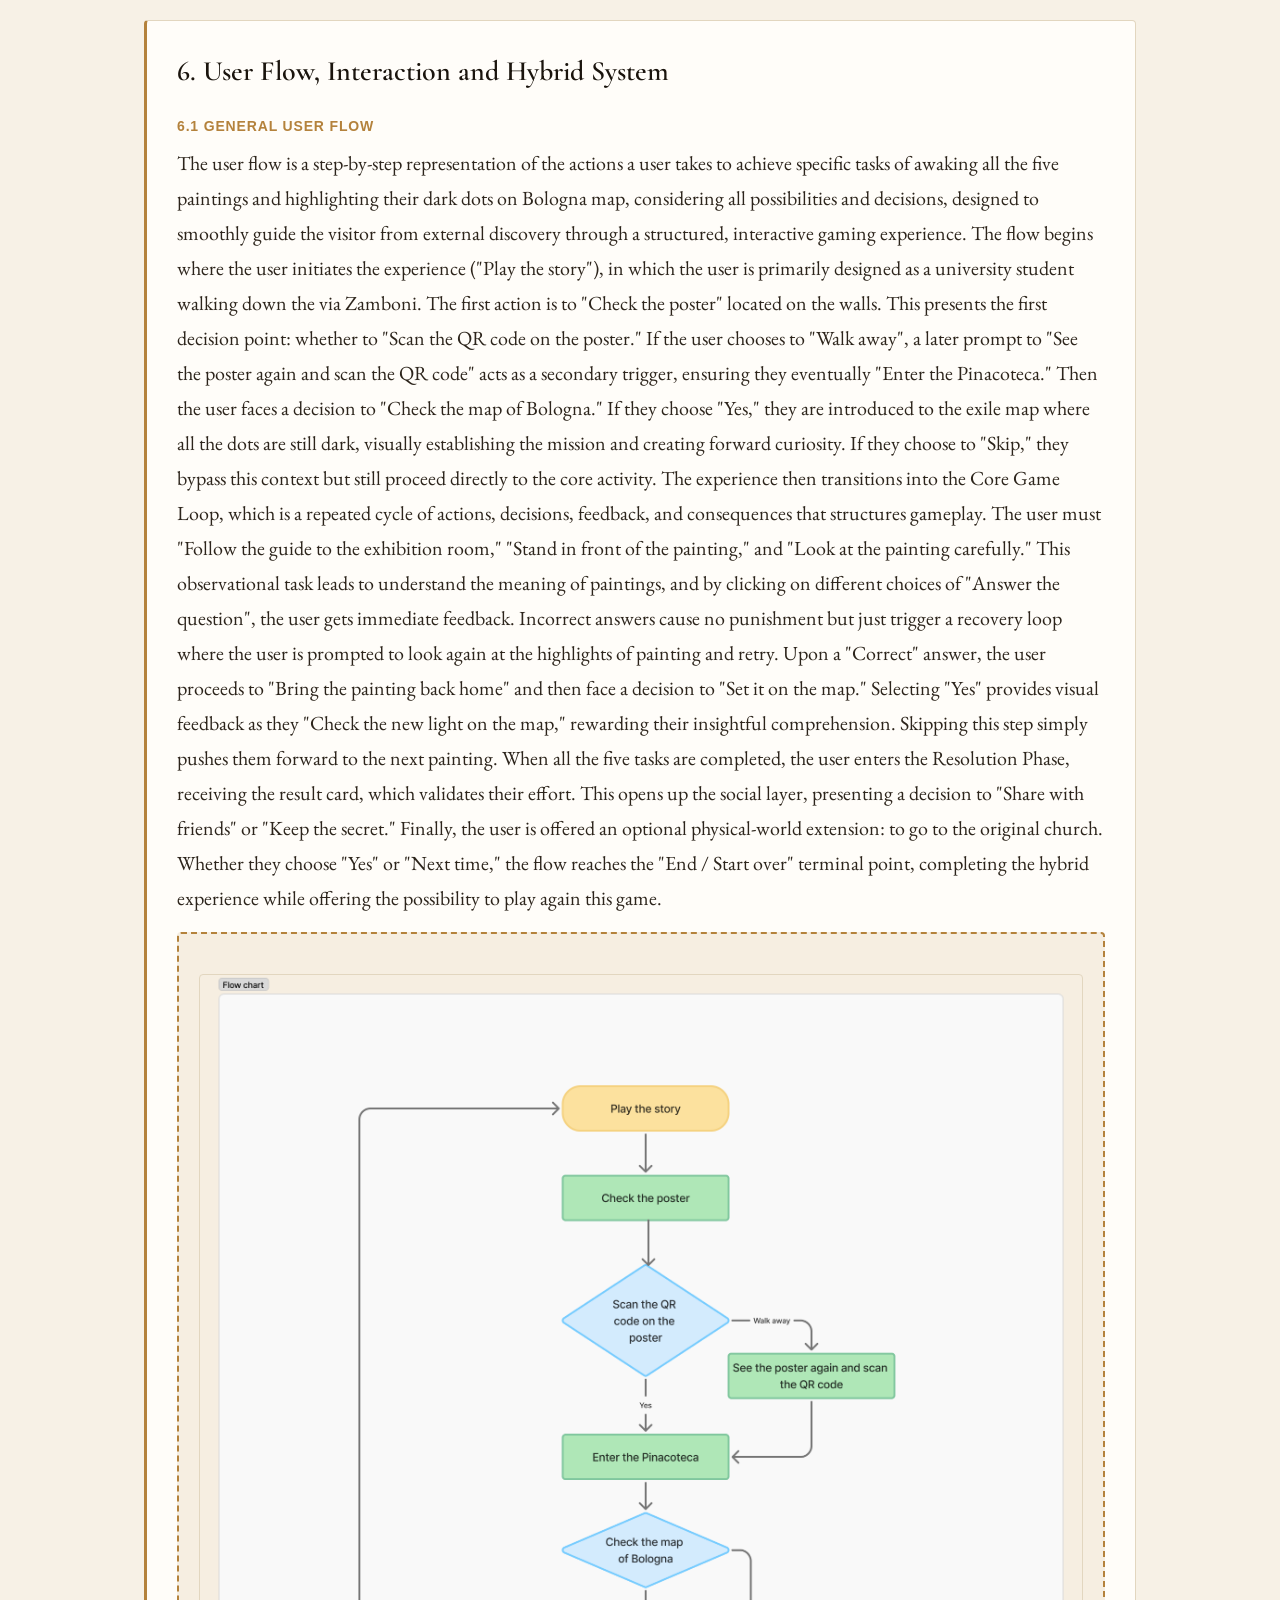
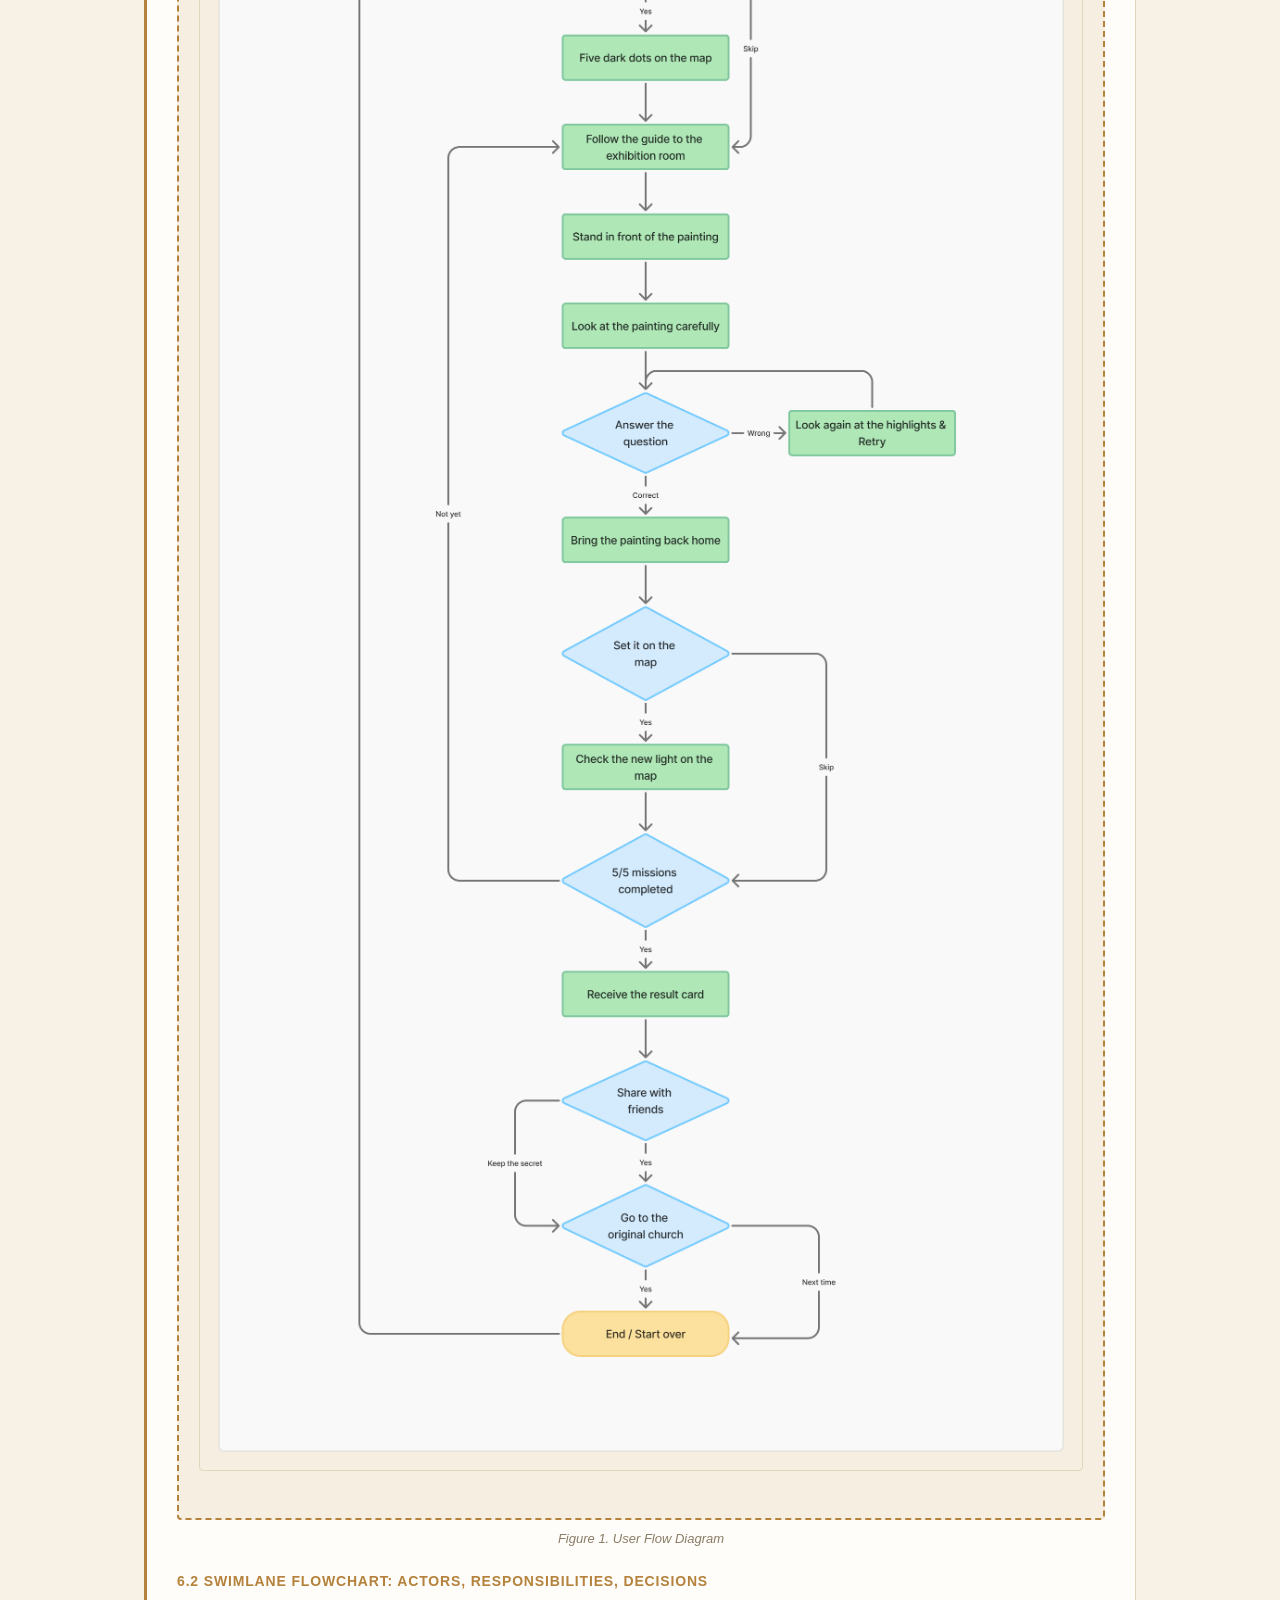
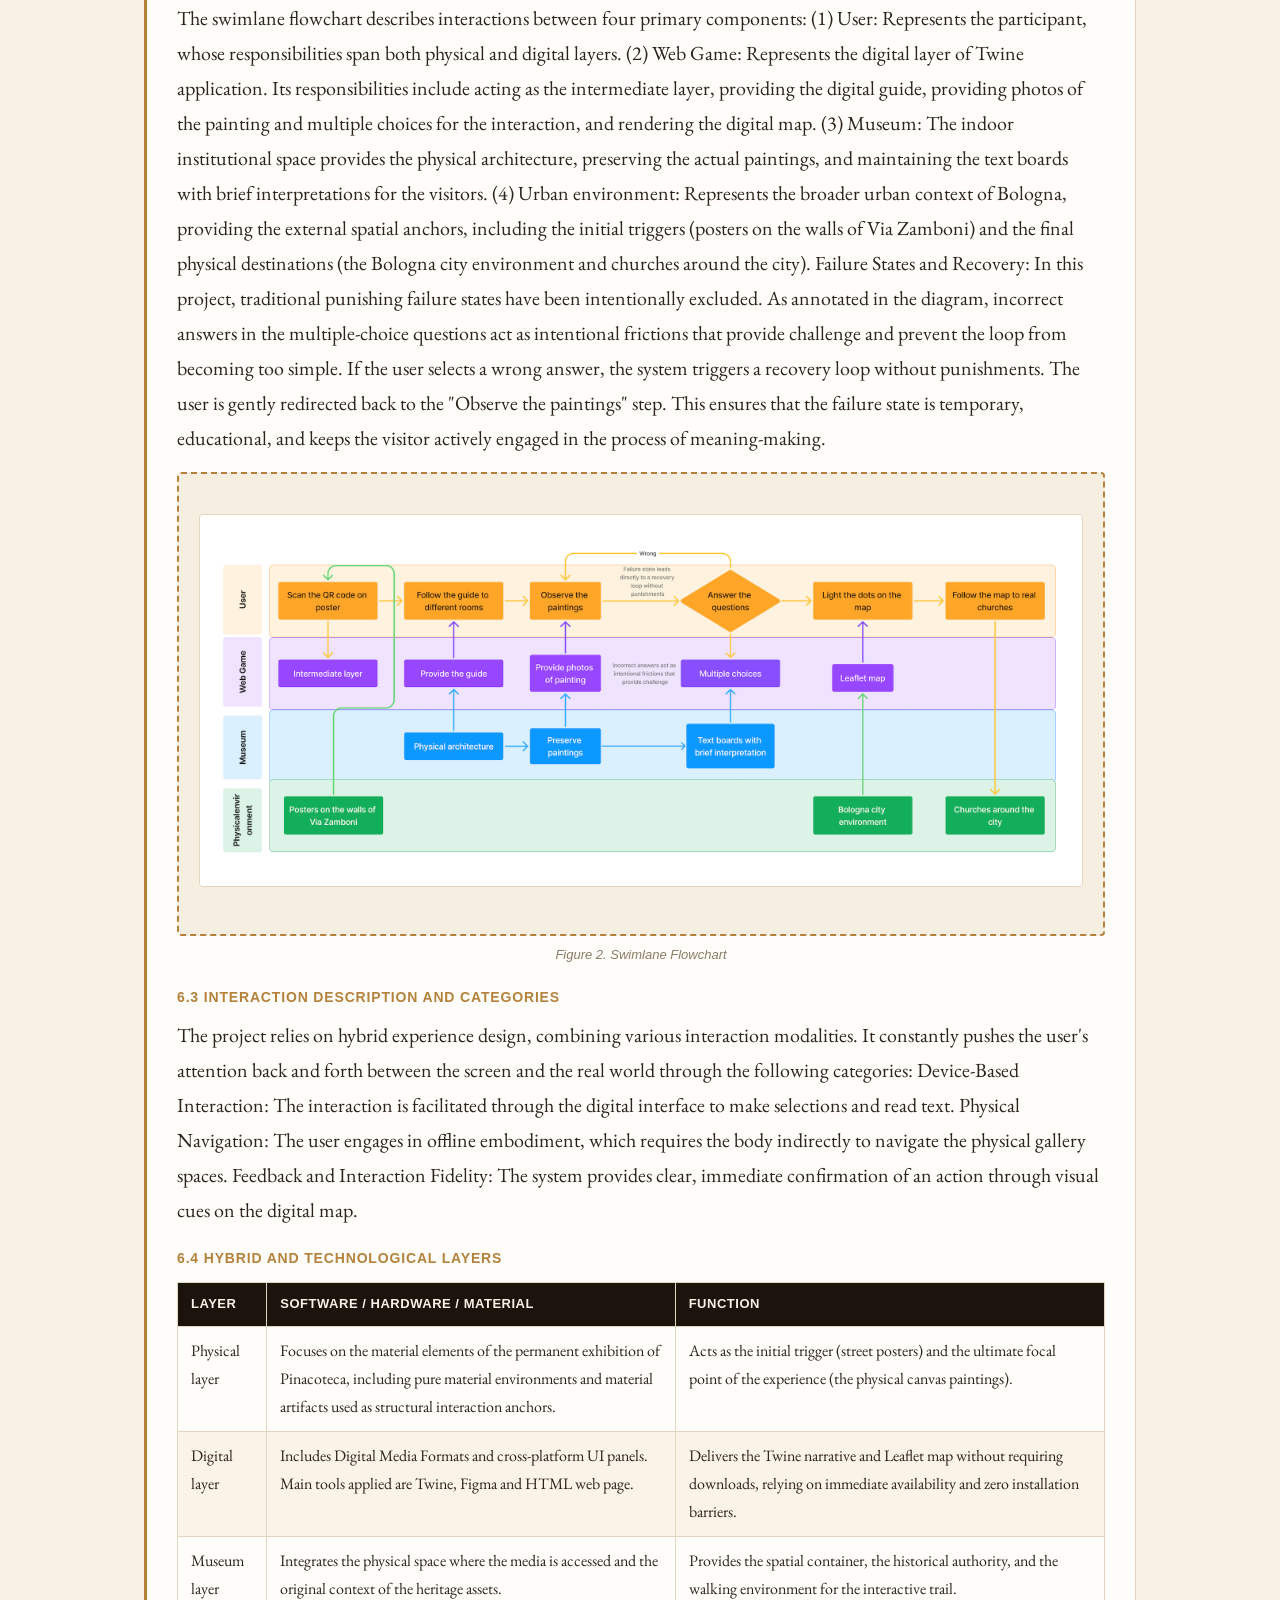
==== commit dd9a710f: "Update design-brief.html" ====
--- a/design-brief.html
+++ b/design-brief.html
@@ -438,7 +438,7 @@
 When all the five tasks are completed, the user enters the Resolution Phase, receiving the result card, which validates their effort. This opens up the social layer, presenting a decision to "Share with friends" or "Keep the secret." Finally, the user is offered an optional physical-world extension: to go to the original church. Whether they choose "Yes" or "Next time," the flow reaches the "End / Start over" terminal point, completing the hybrid experience while offering the possibility to play again this game.
 </p>
             <figure class="figure">
-                <div class="figure-box"><img src=:"img/user experience.png" alt="User Flow Diagram"></div>
+                <div class="figure-box"><img src="img/user_experience.png" alt="User Flow Diagram"></div>
                 <figcaption>Figure 1. User Flow Diagram</figcaption>
             </figure>
 
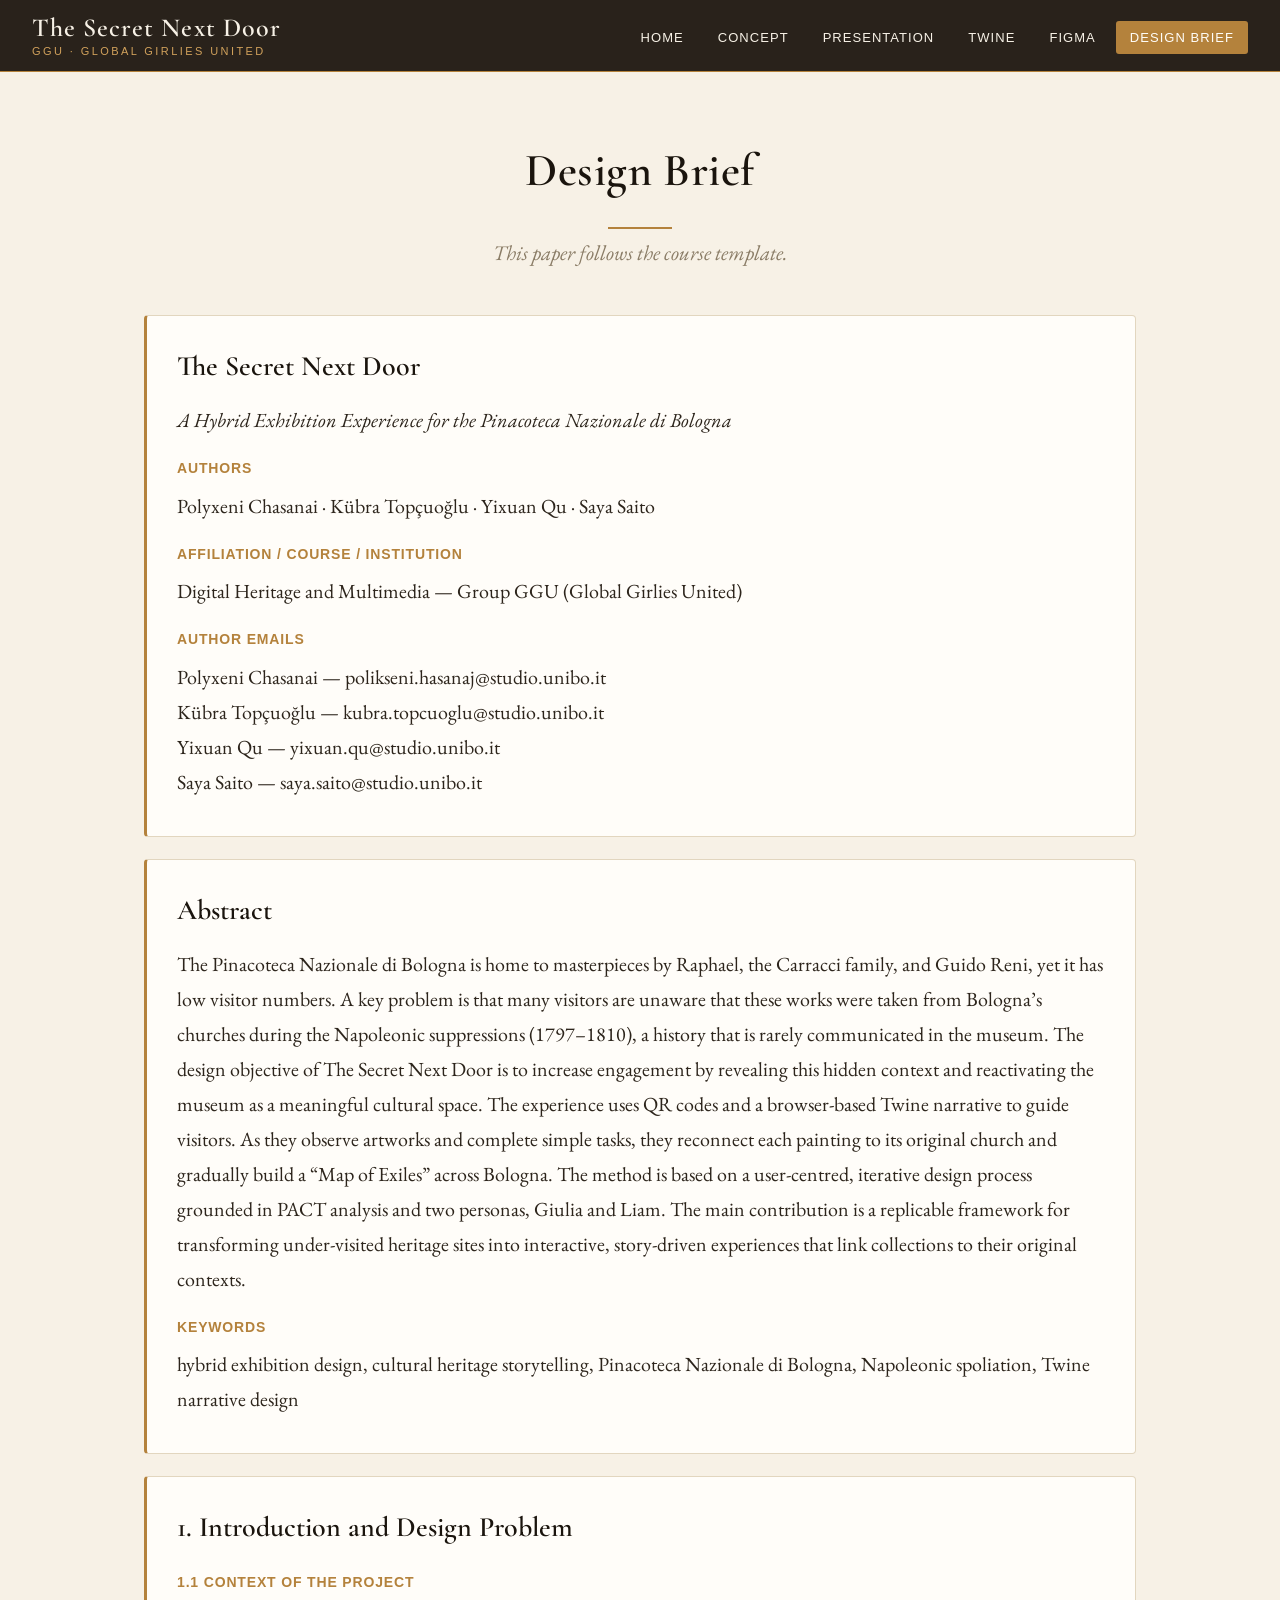
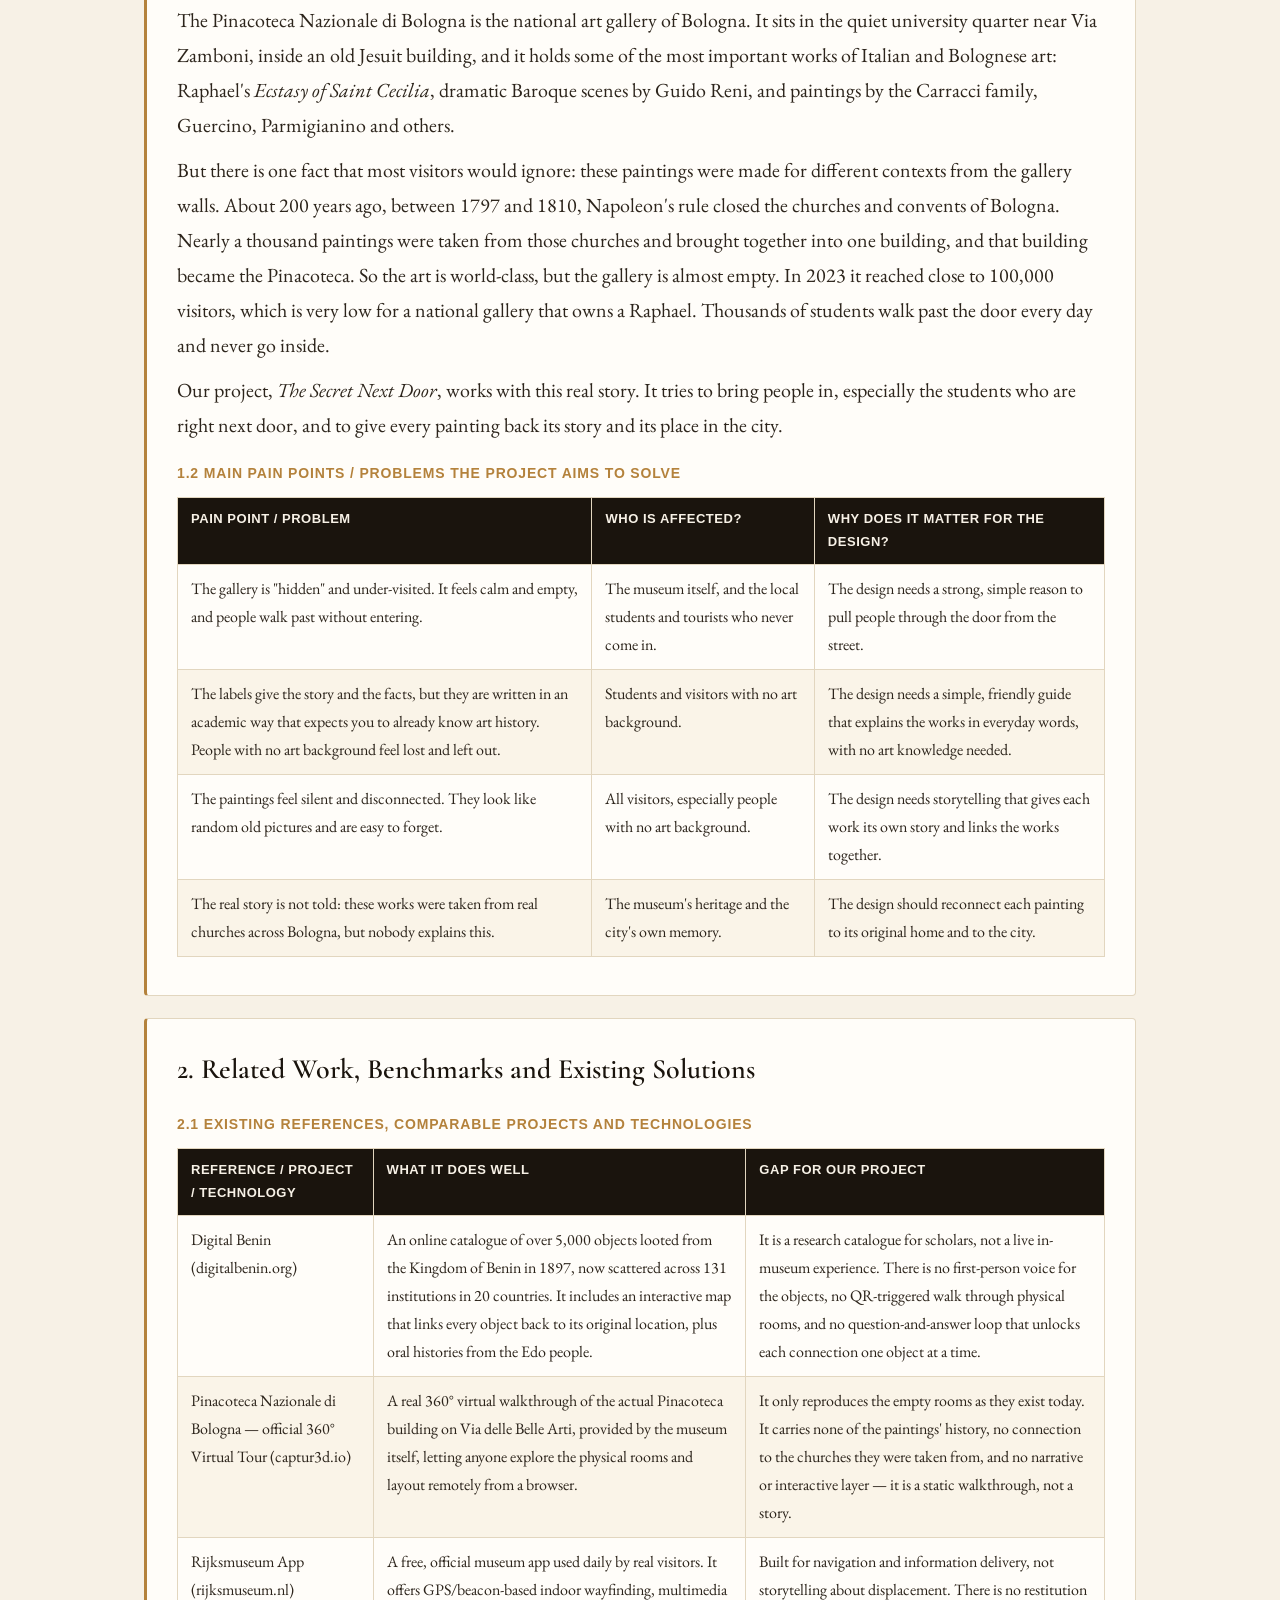
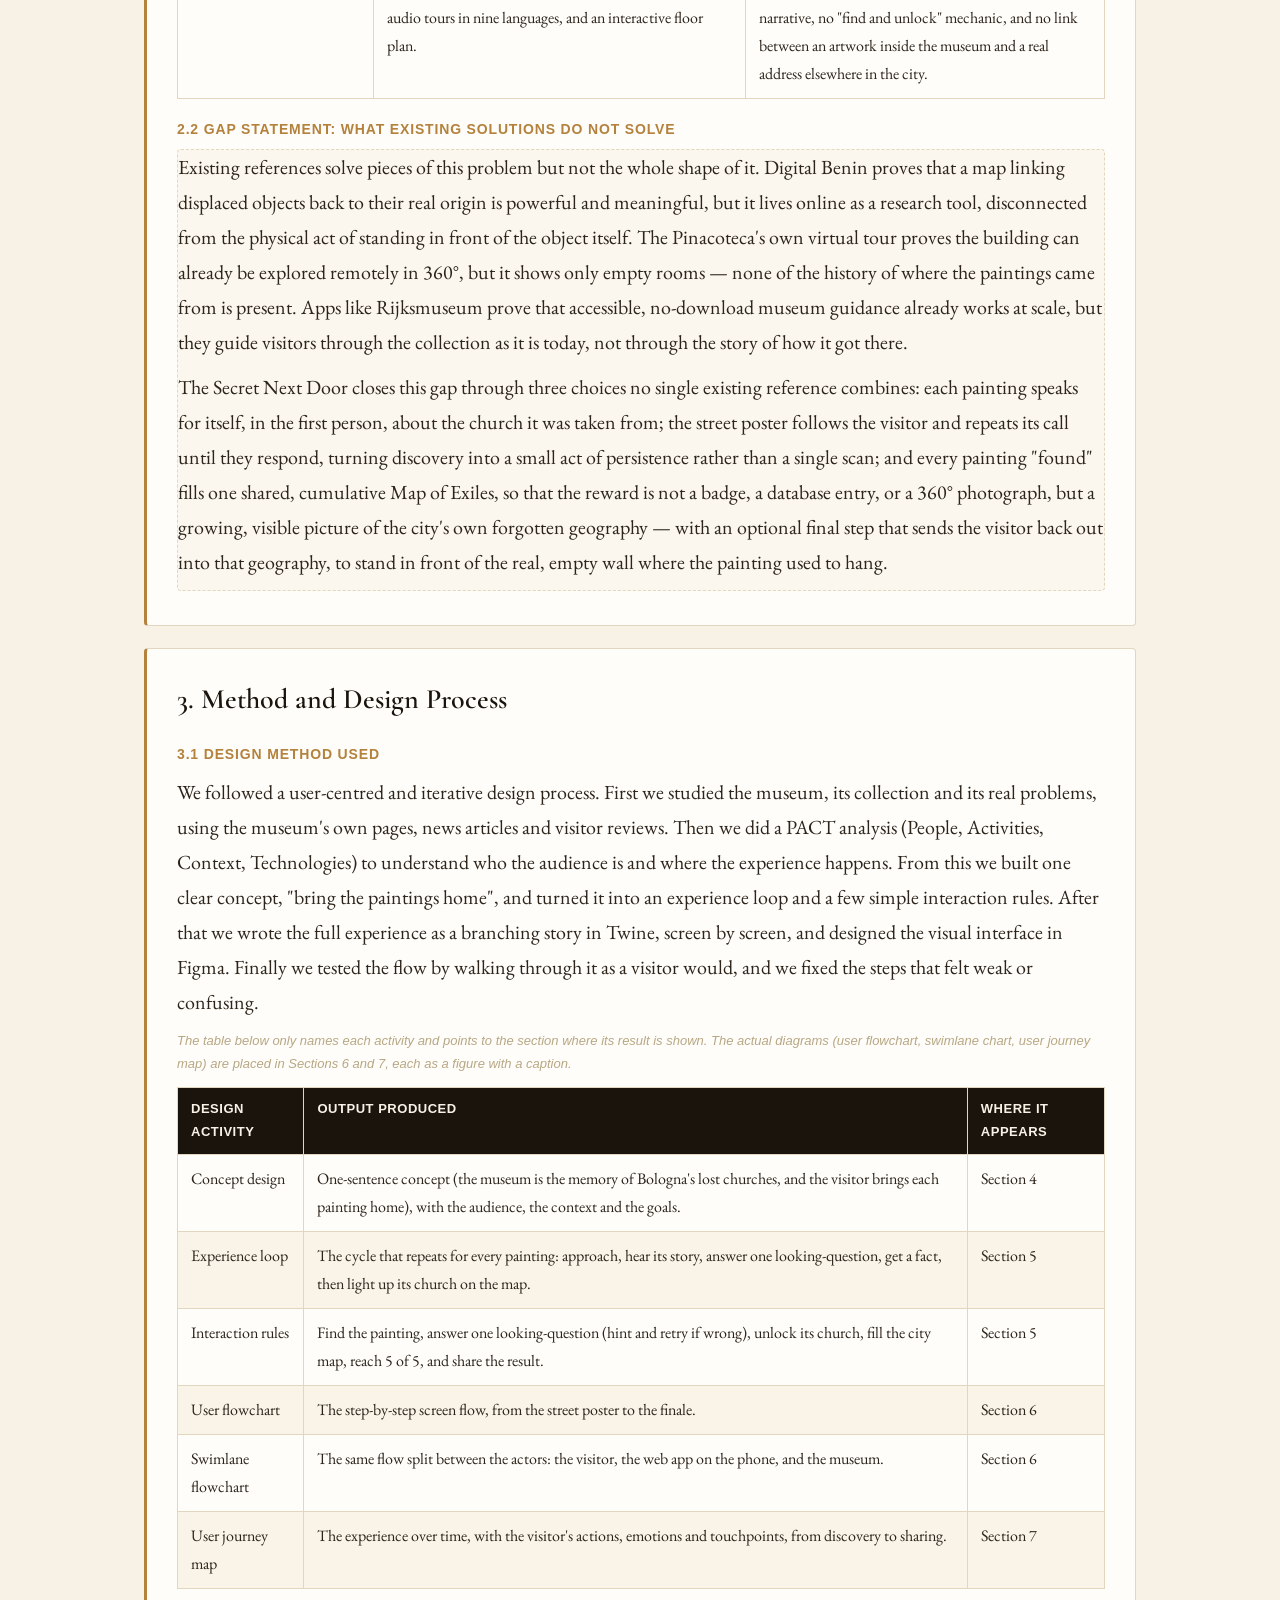
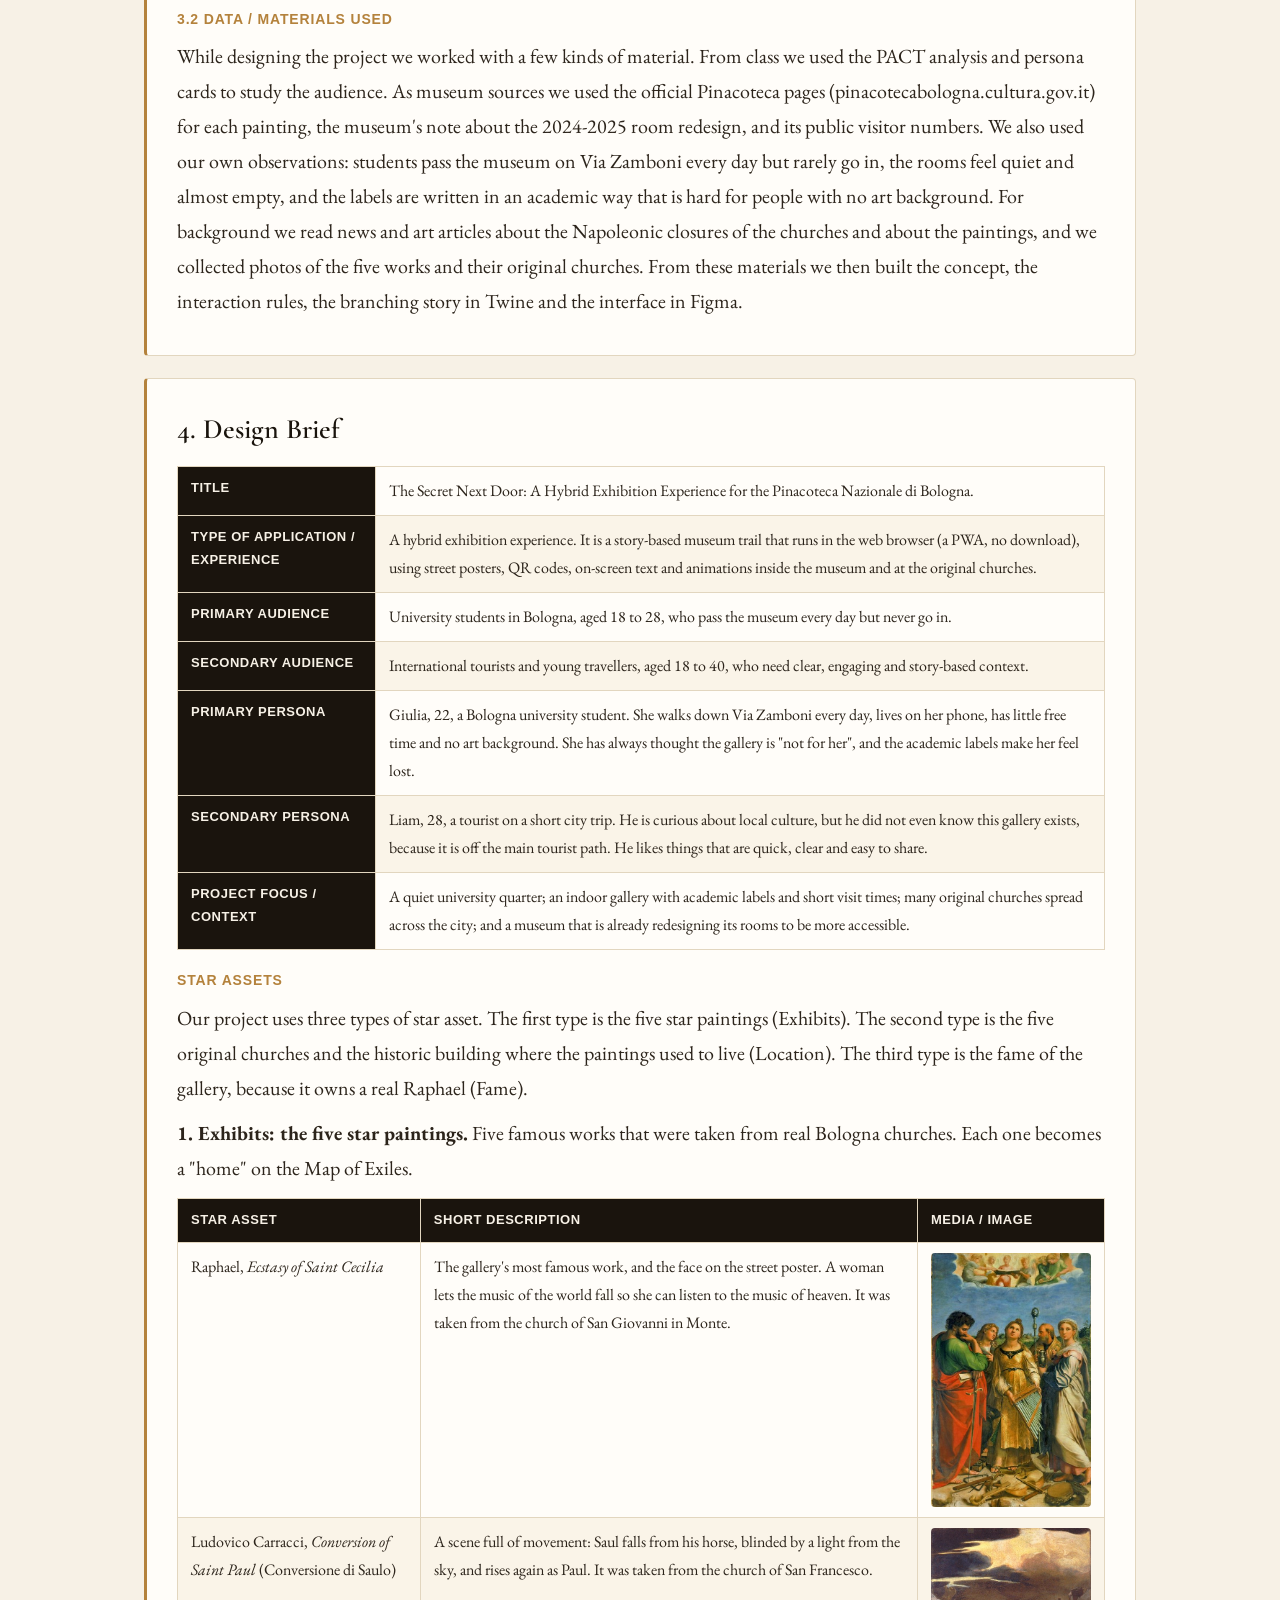
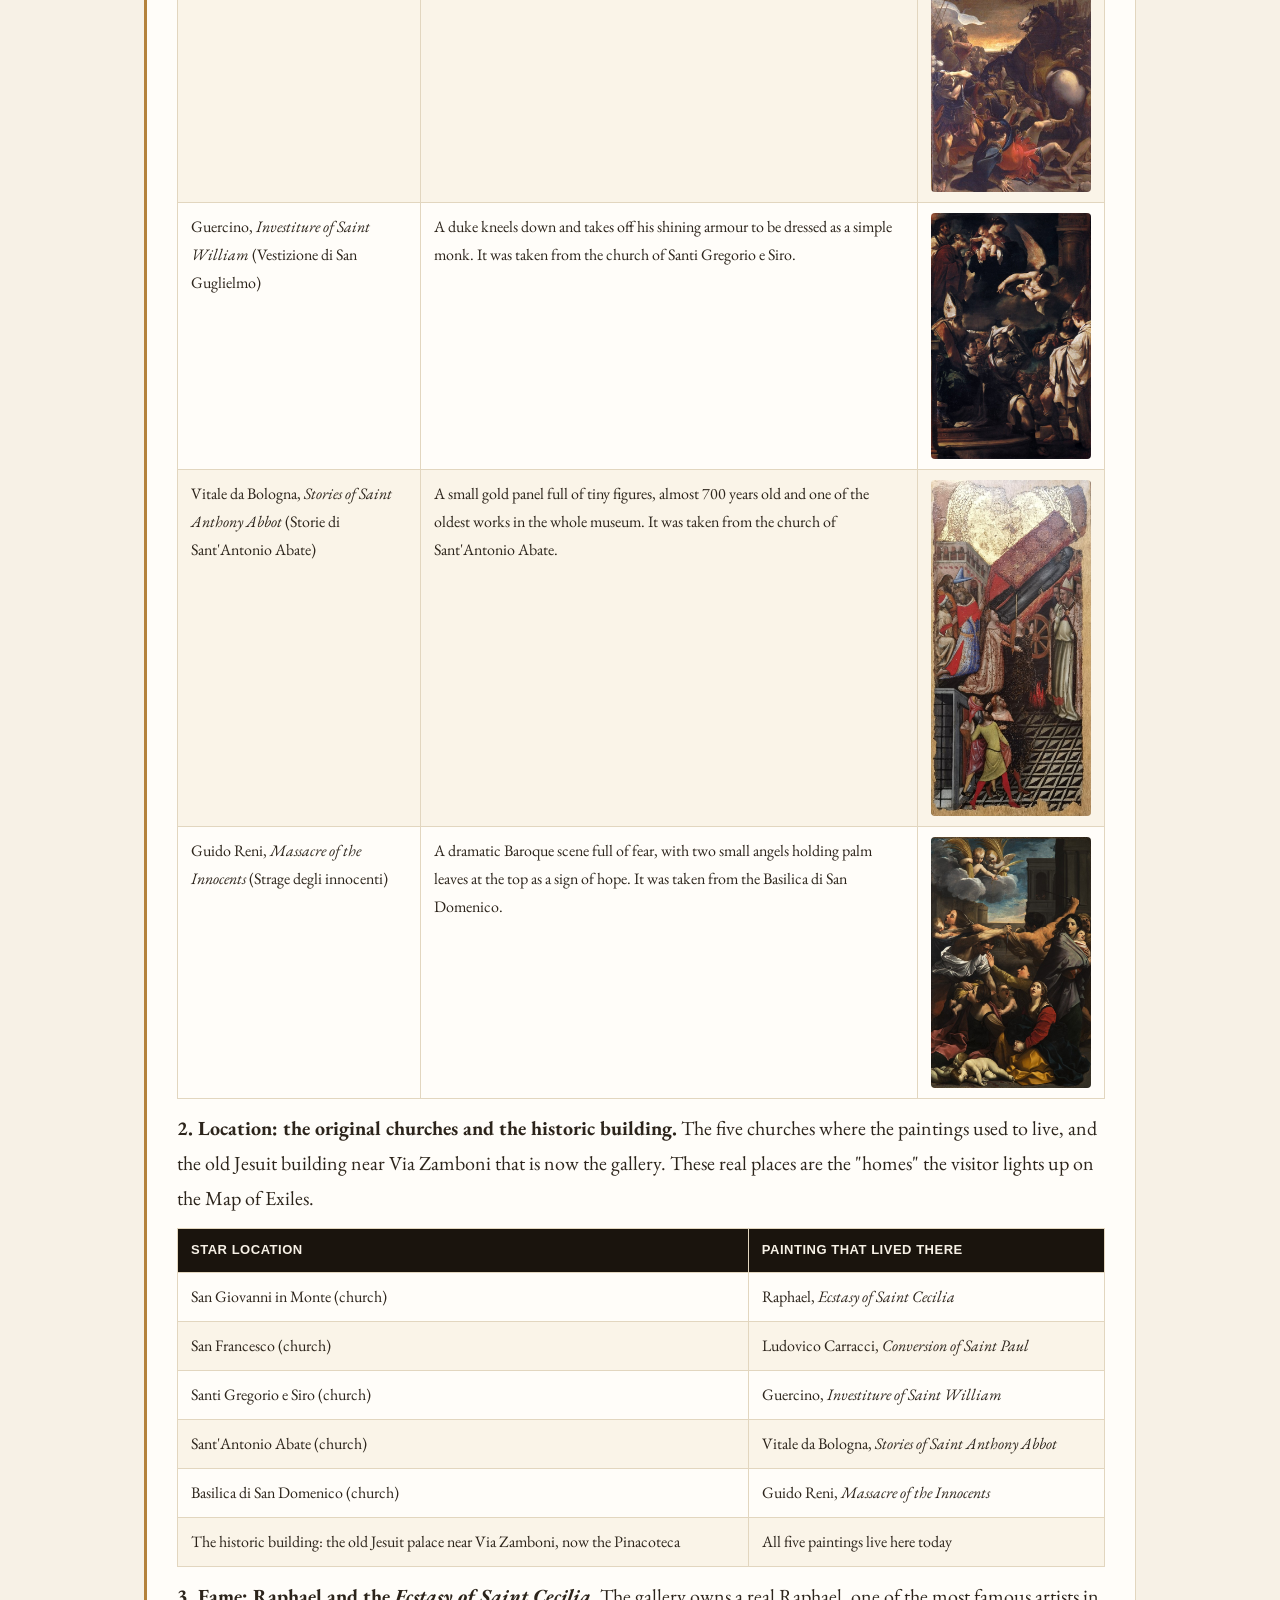
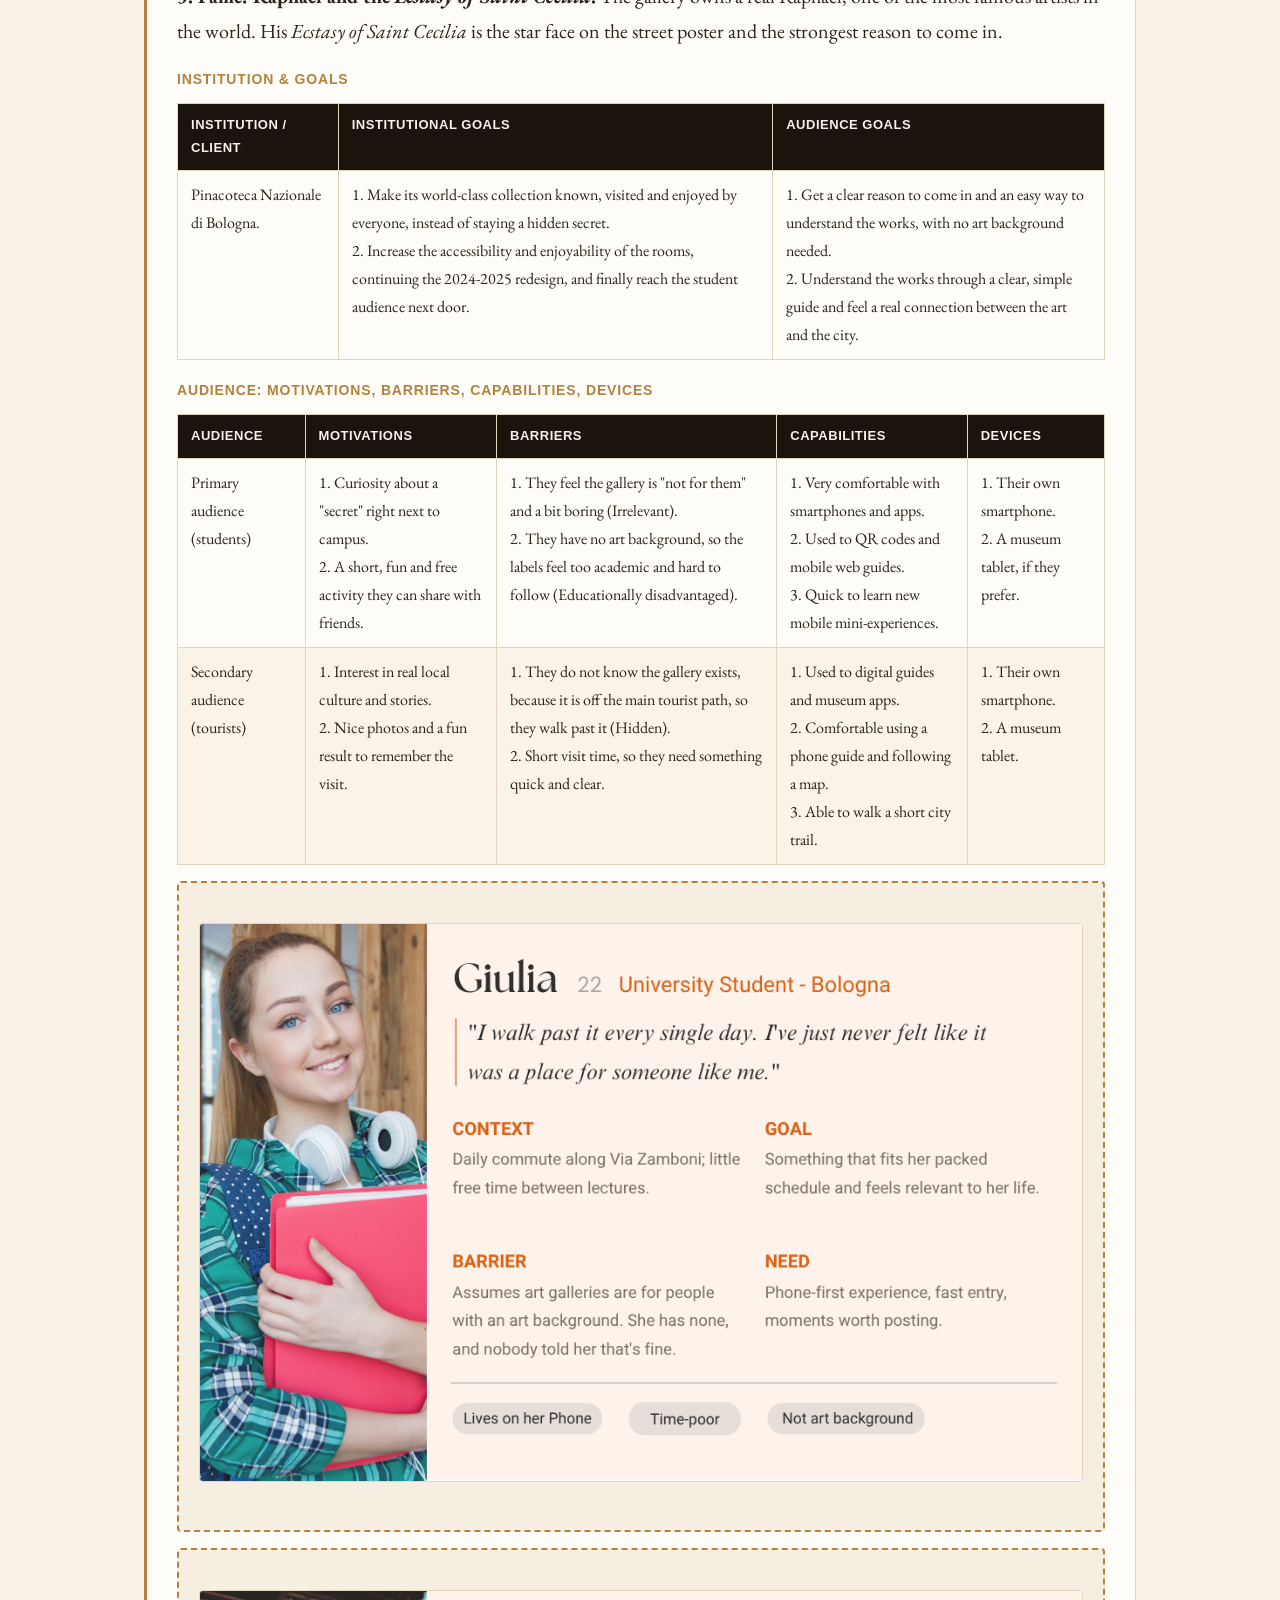
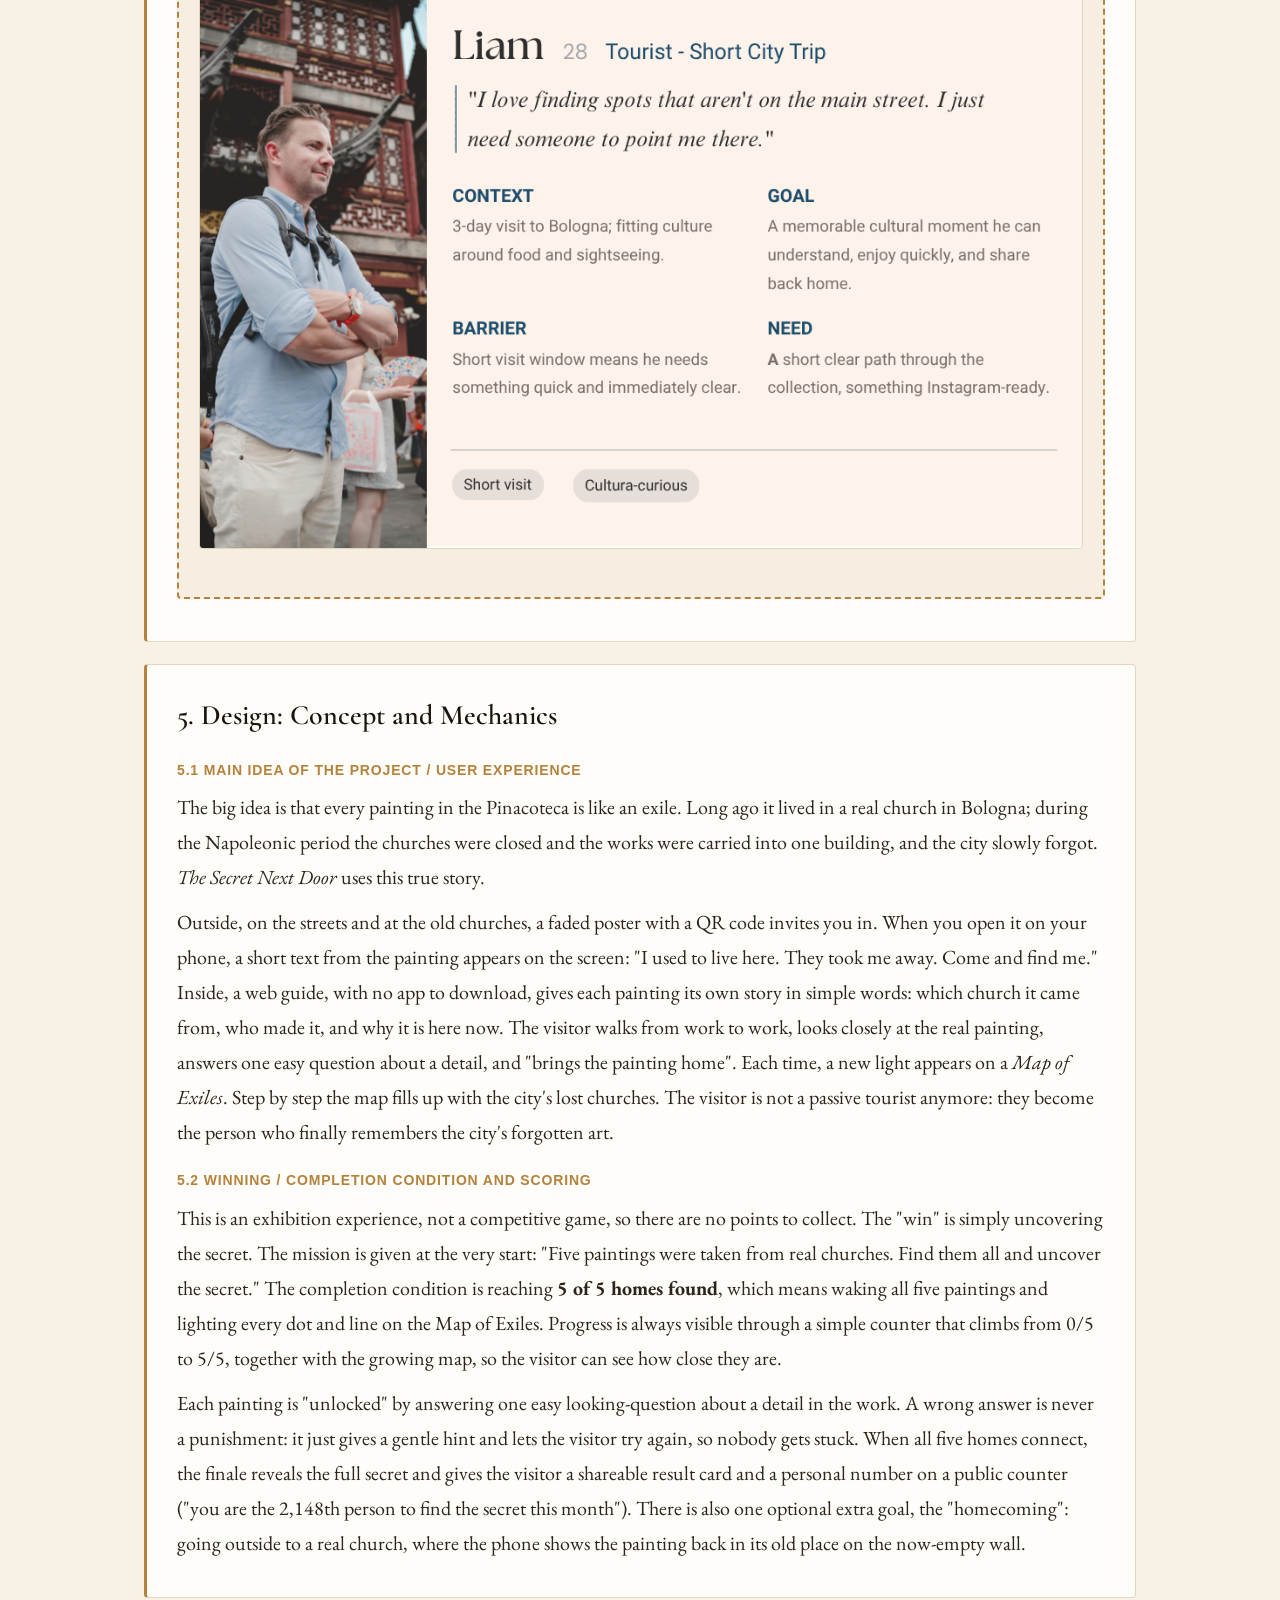
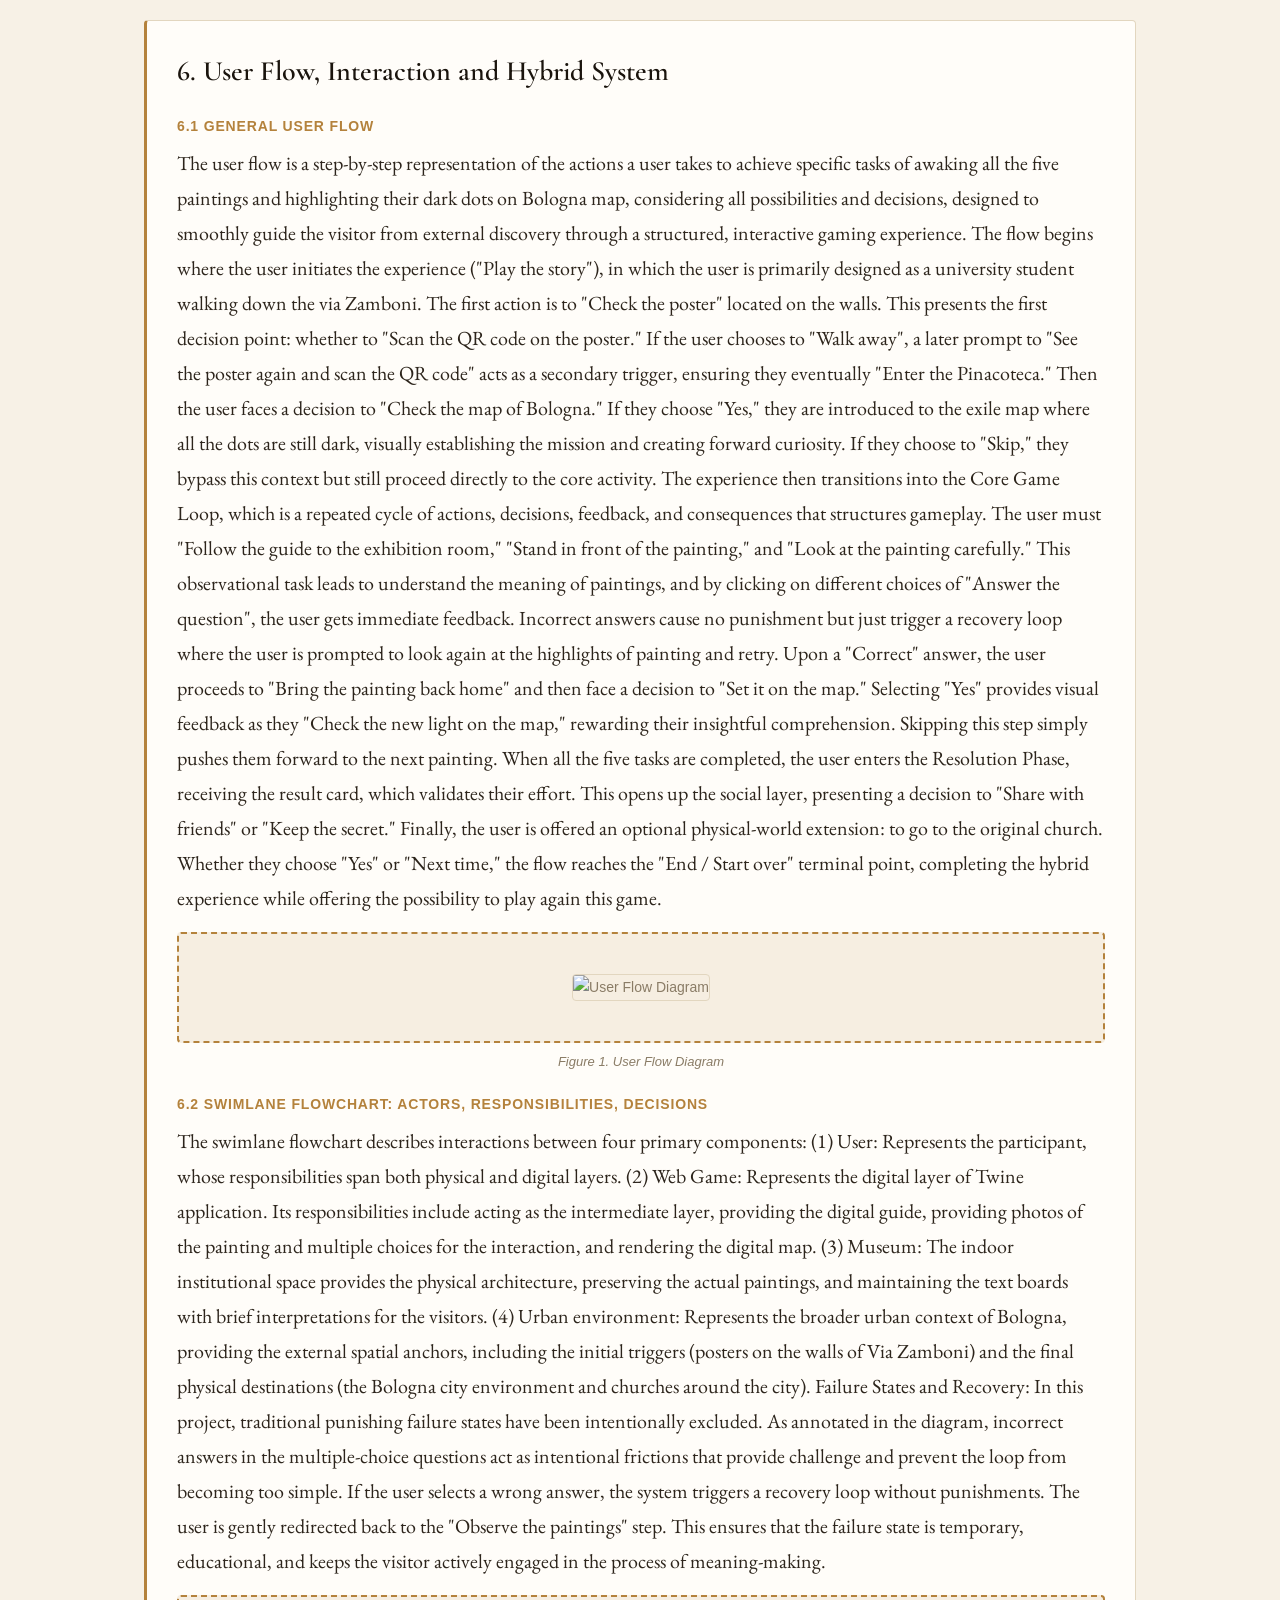
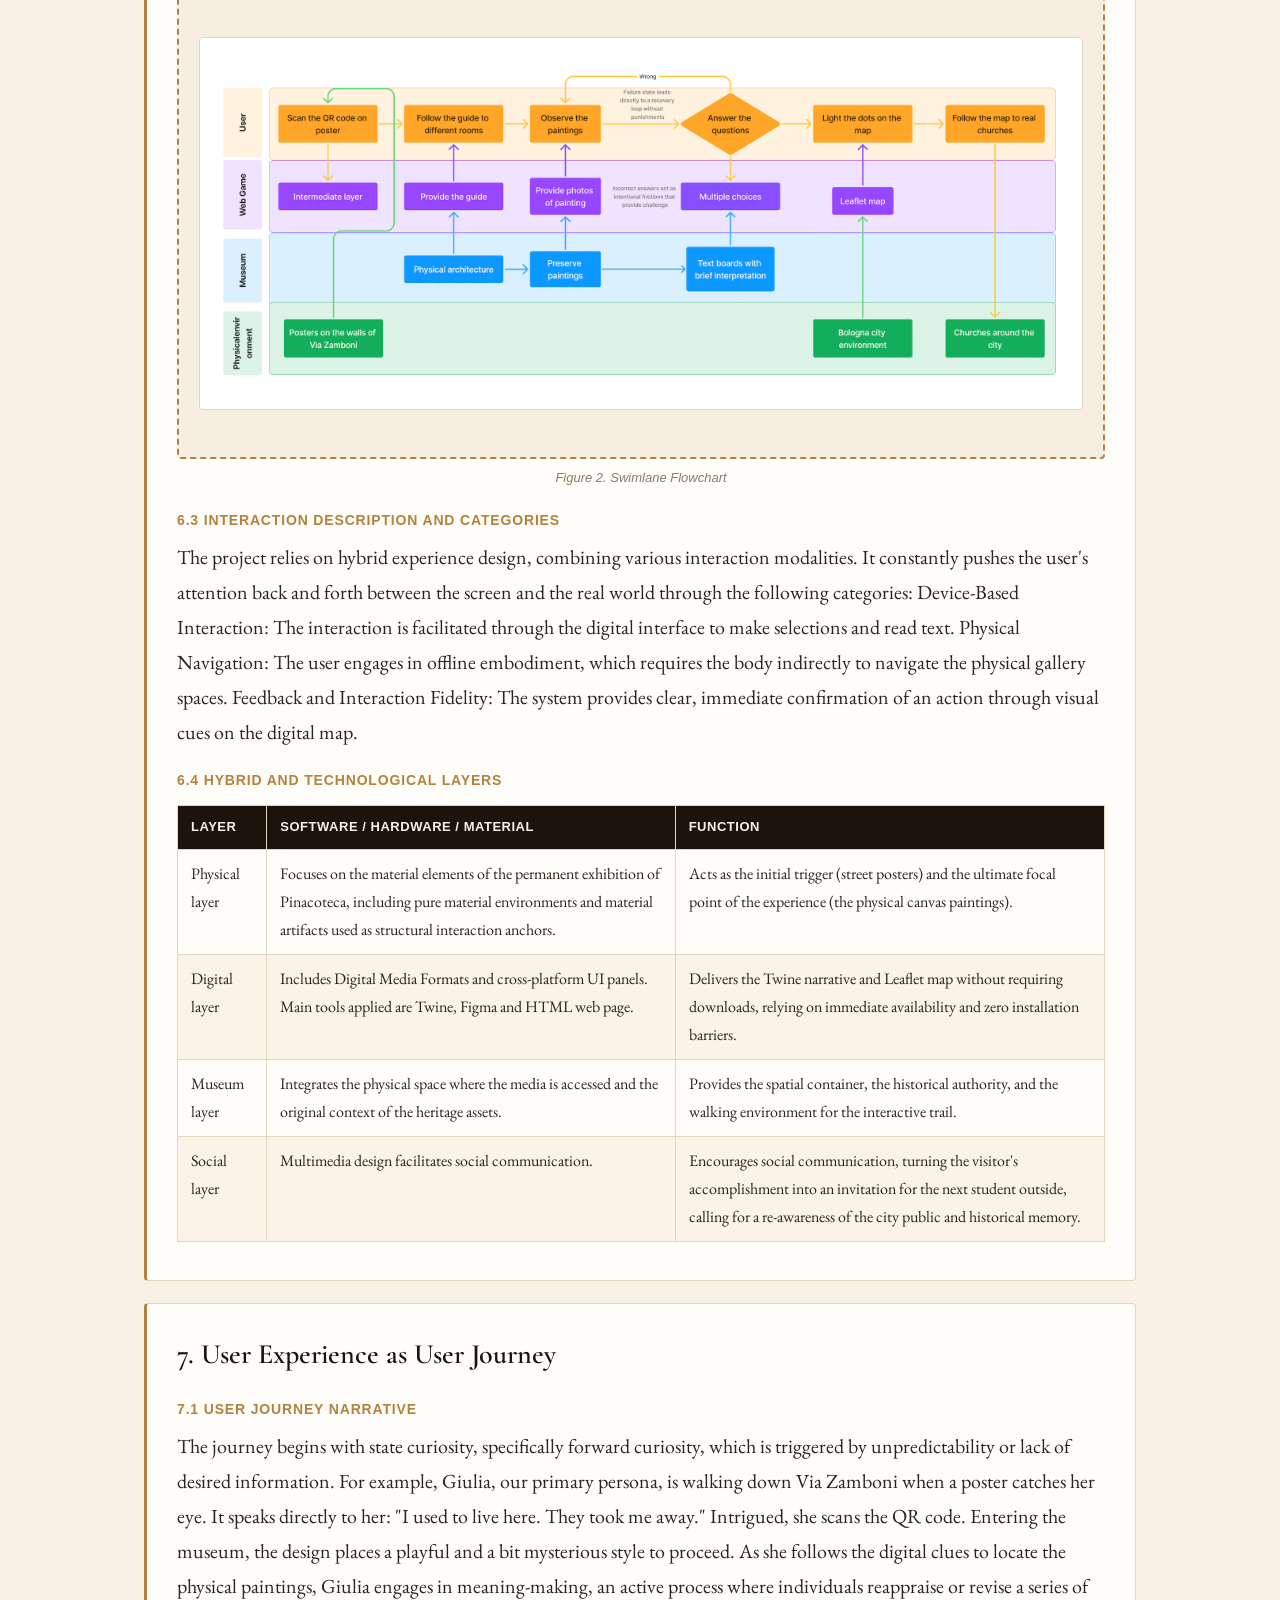
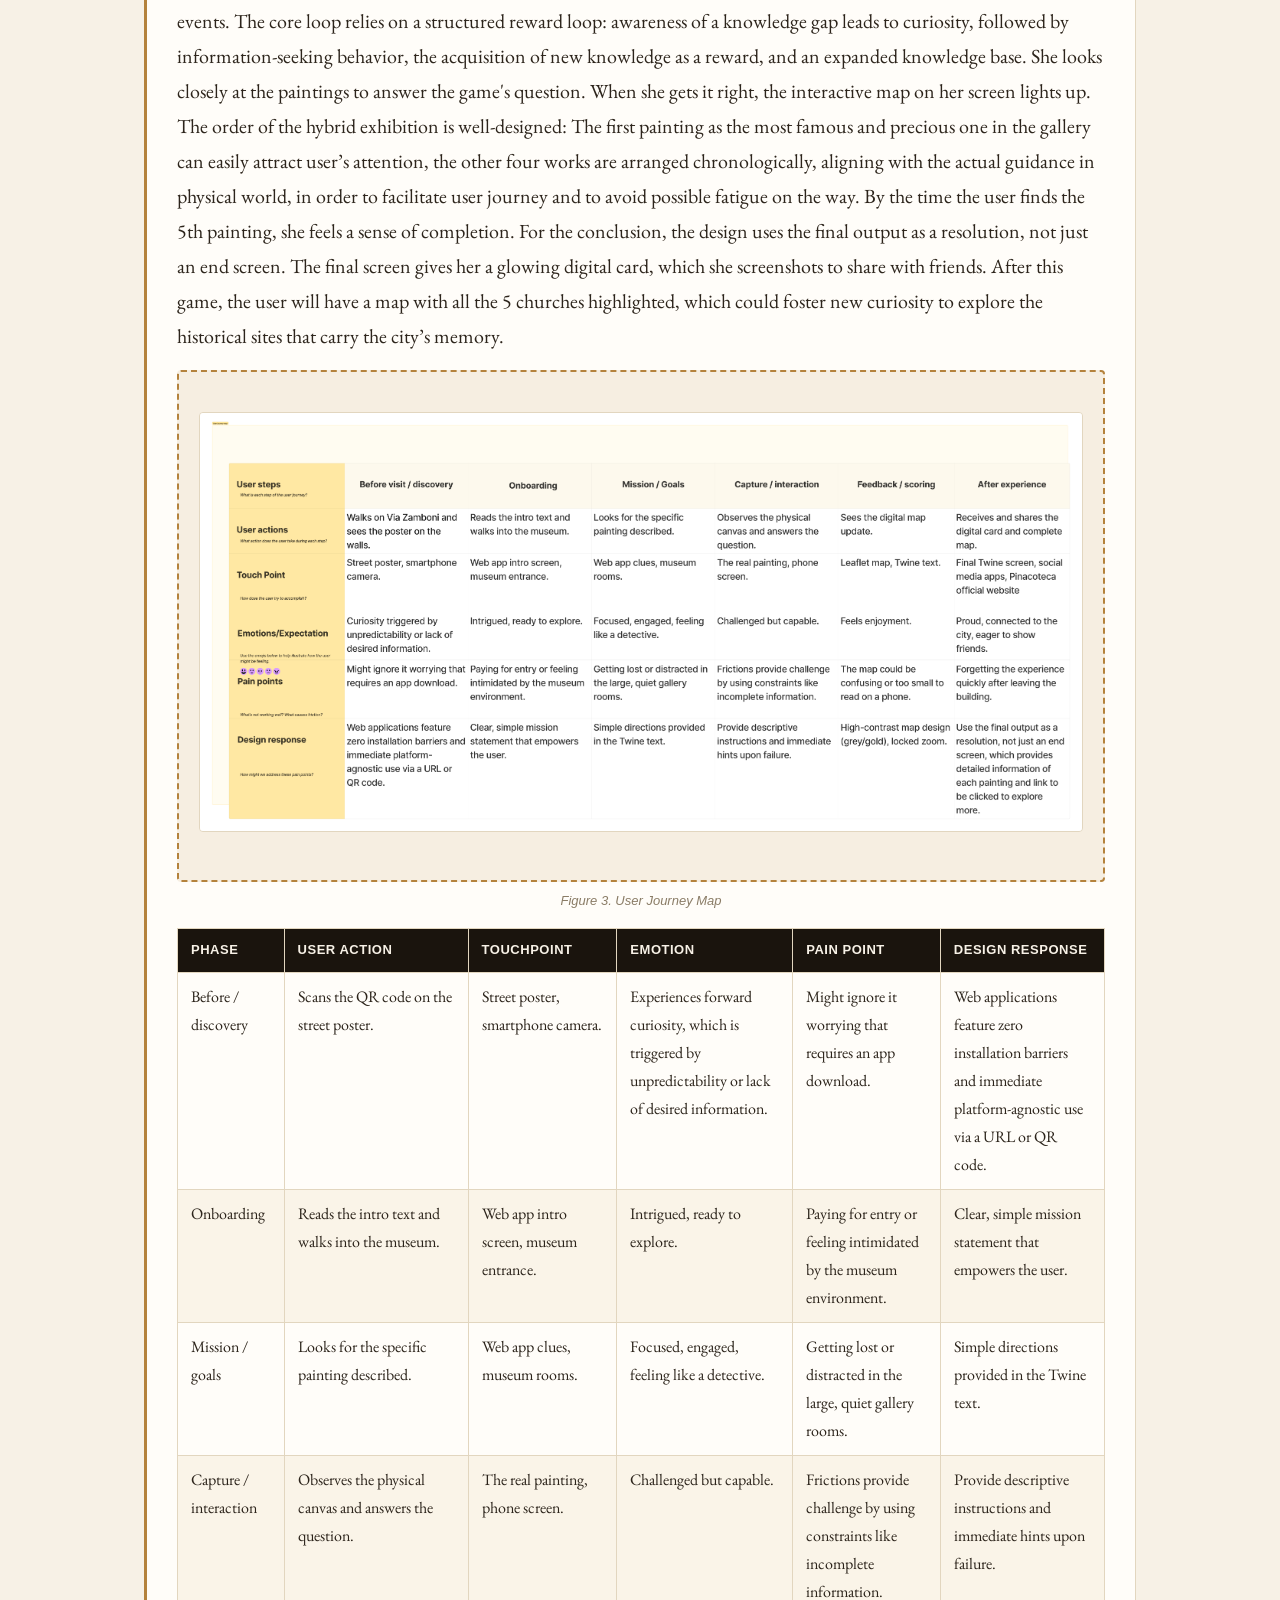
==== commit 2127b003: "Fixed section 8" ====
--- a/design-brief.html
+++ b/design-brief.html
@@ -438,7 +438,7 @@
 When all the five tasks are completed, the user enters the Resolution Phase, receiving the result card, which validates their effort. This opens up the social layer, presenting a decision to "Share with friends" or "Keep the secret." Finally, the user is offered an optional physical-world extension: to go to the original church. Whether they choose "Yes" or "Next time," the flow reaches the "End / Start over" terminal point, completing the hybrid experience while offering the possibility to play again this game.
 </p>
             <figure class="figure">
-                <div class="figure-box"><img src="img/user_experience.png" alt="User Flow Diagram"></div>
+                <div class="figure-box"><img src=:"img/user experience.png" alt="User Flow Diagram"></div>
                 <figcaption>Figure 1. User Flow Diagram</figcaption>
             </figure>
 
@@ -571,7 +571,7 @@
                     </tr>
                     <tr><td>The paintings feel silent and disconnected. They look like random old pictures and are easy to forget.</td>
                         <td>Each painting is reimagined with a unique backstory. "Bringing the painting home" lights up a new point on the Map of Exiles, and the finale rewards the visitor with a personal, shareable result card.</td>
-                        <td>Each work gains an individual, memorable story instead of blending into the collection; the growing map and shareable card extend the experience beyond the visit itself, through social sharing.</td>
+                        <td>Each work gains an individual, memorable story instead of blending into the collection; the growing map and shareable card extend the experience beyond the visit itself, through sharing.</td>
                     </tr>
                     <tr><td>The real story is not told: these works were taken from real churches across Bologna, but nobody explains this.</td>
                         <td>The Map of Exiles explicitly links every painting on display to the real church it was taken from, and an optional "homecoming" step lets the visitor go to the actual church.</td>
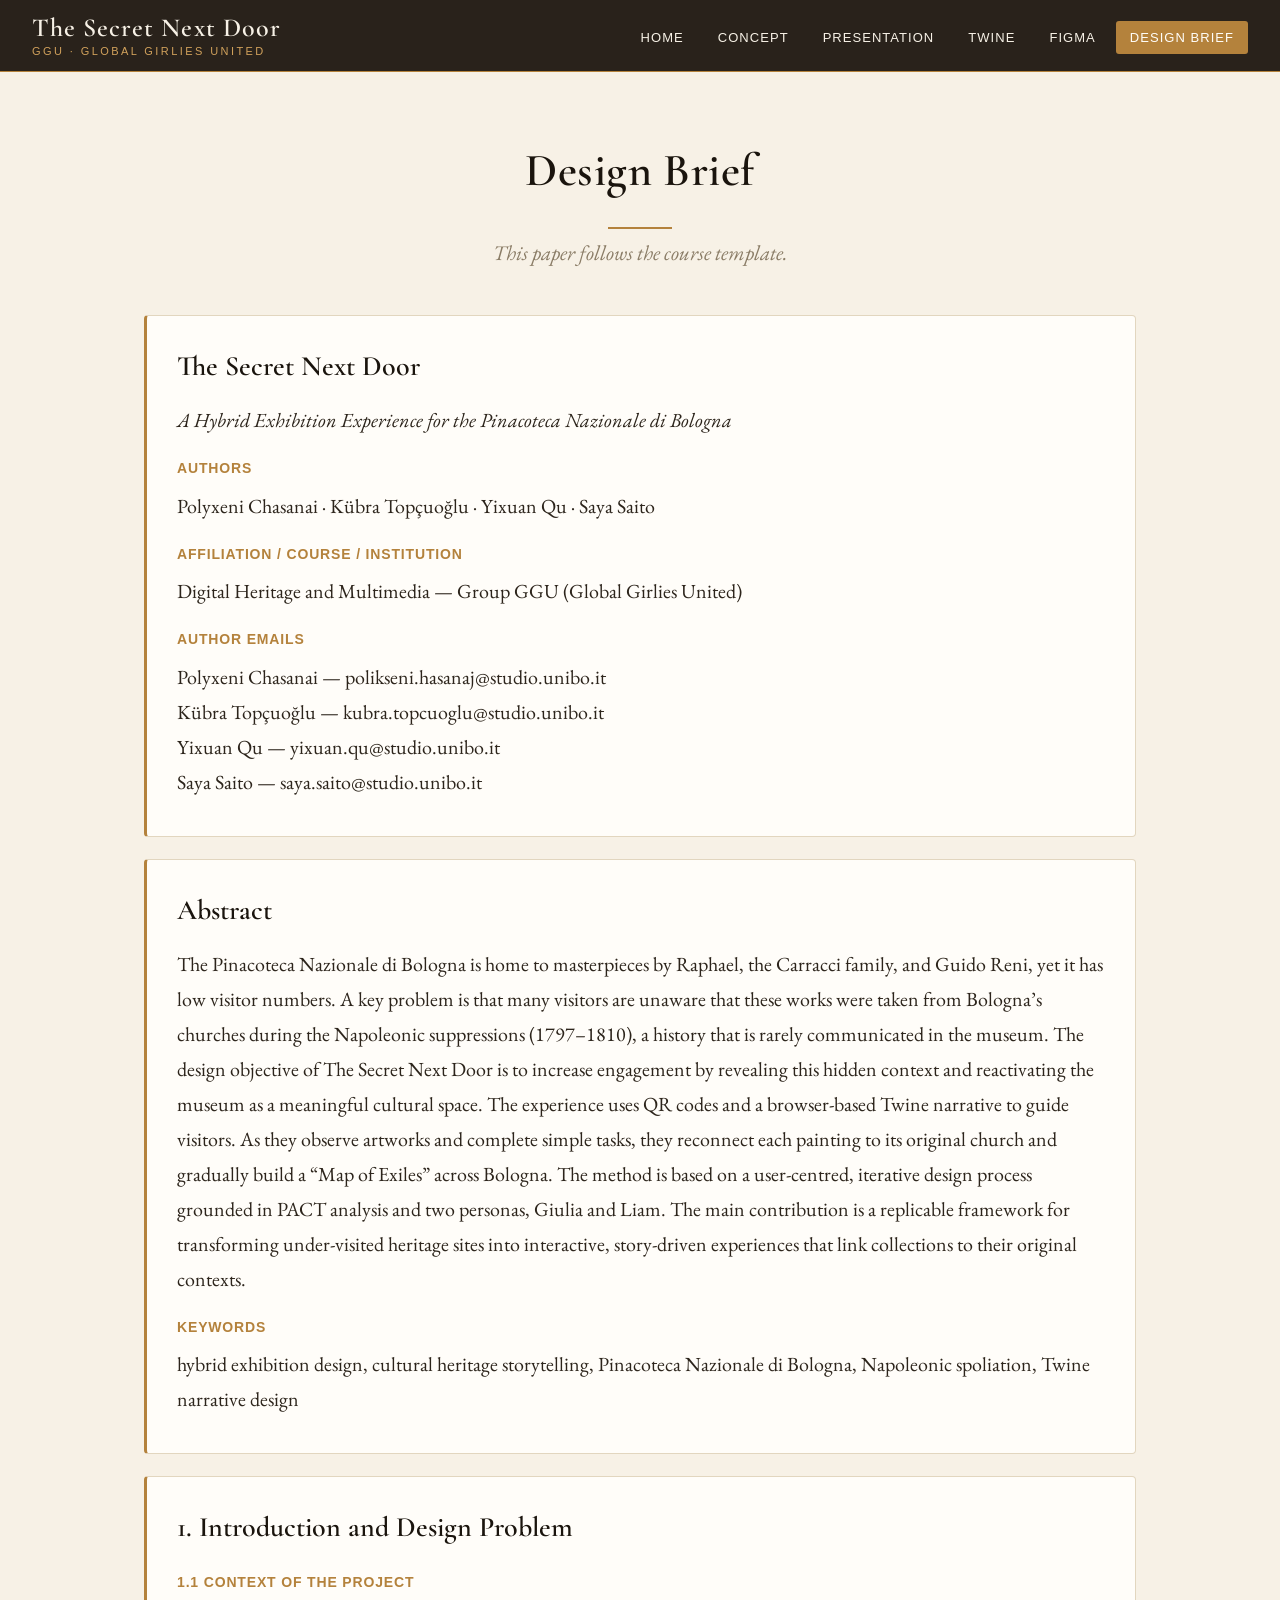
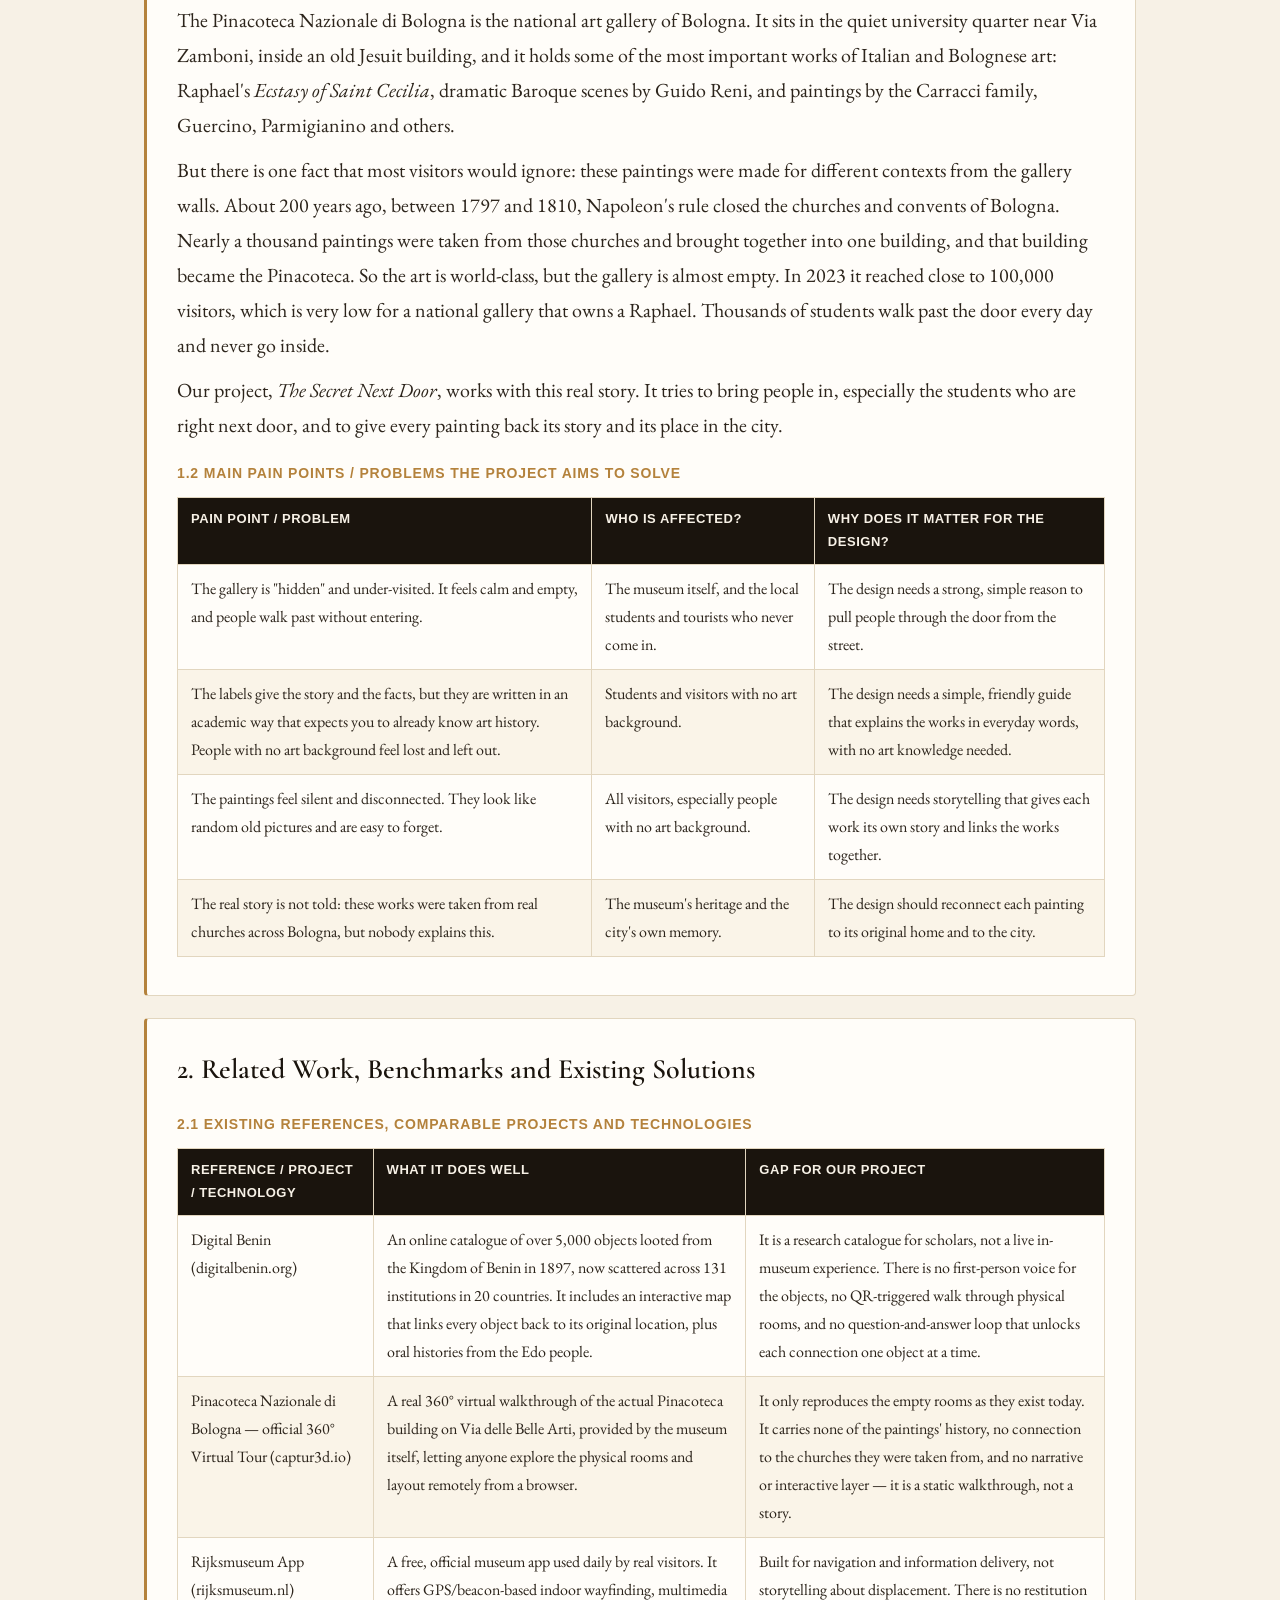
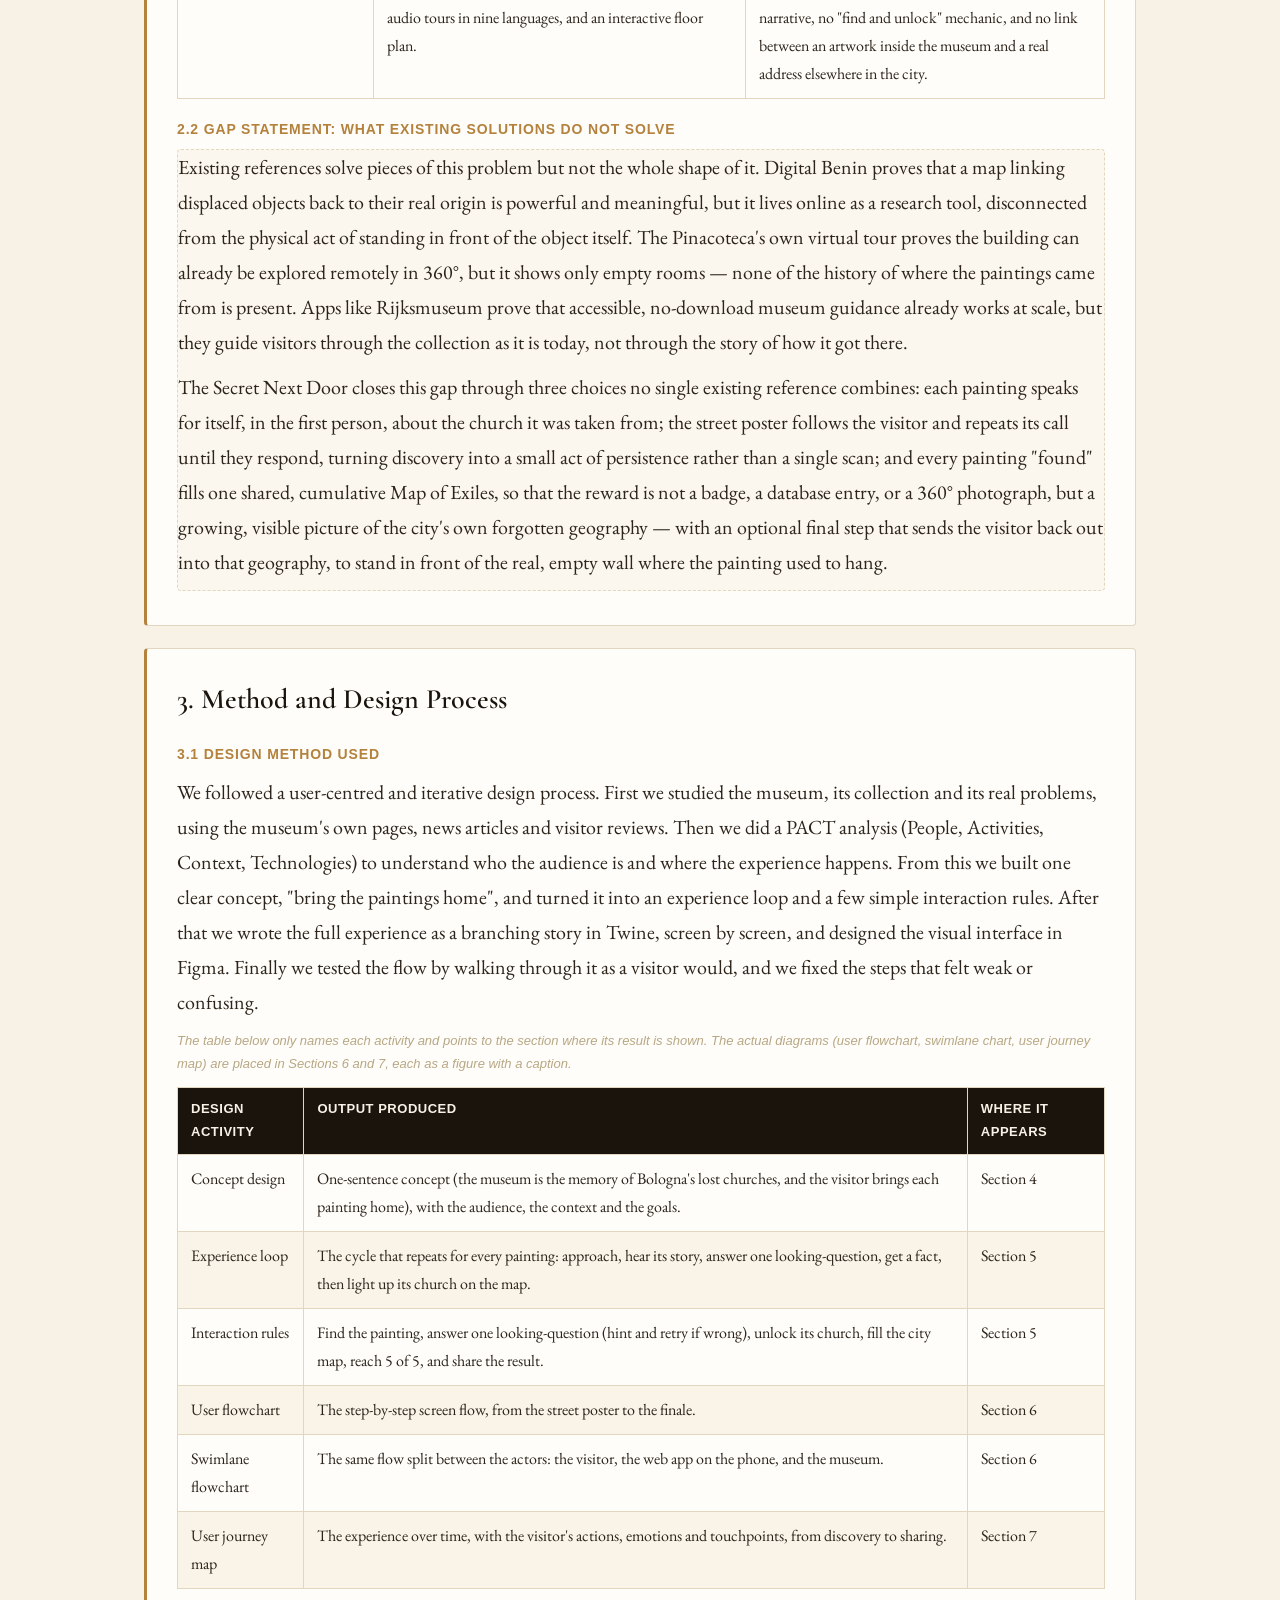
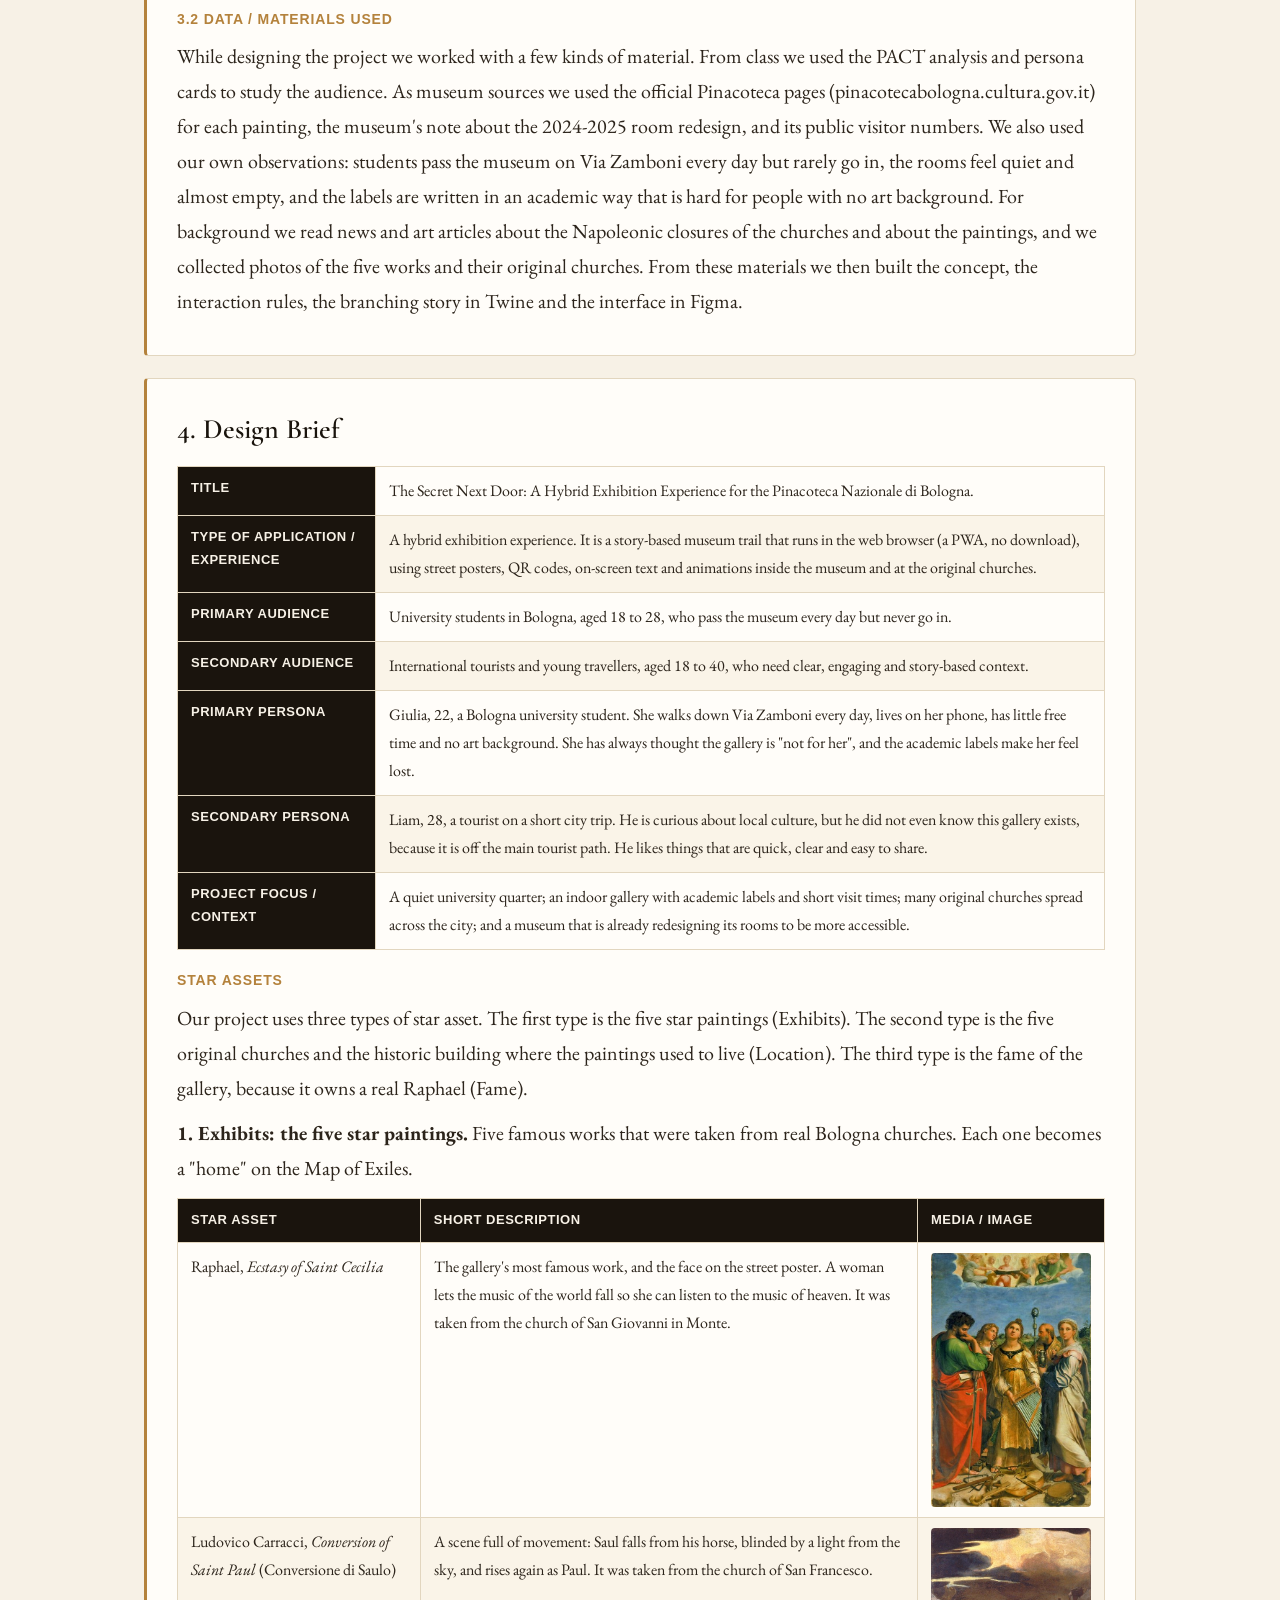
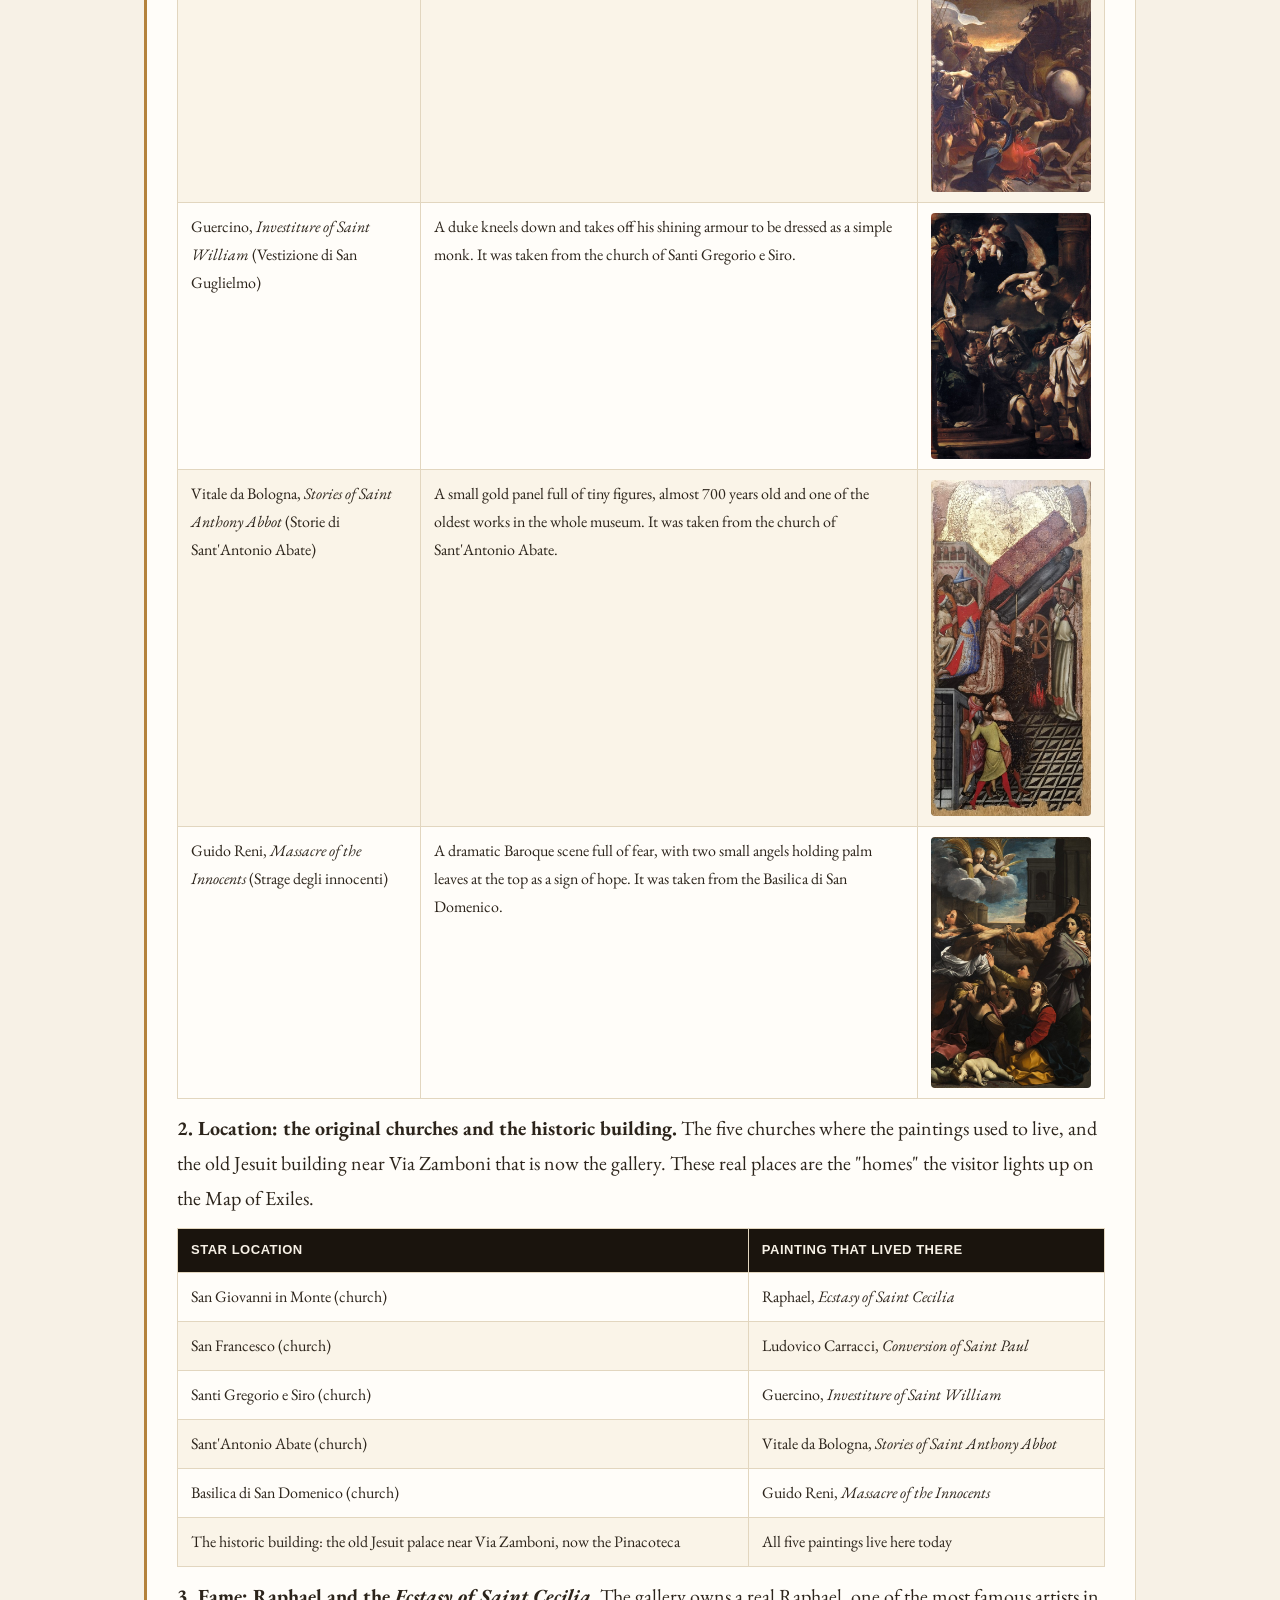
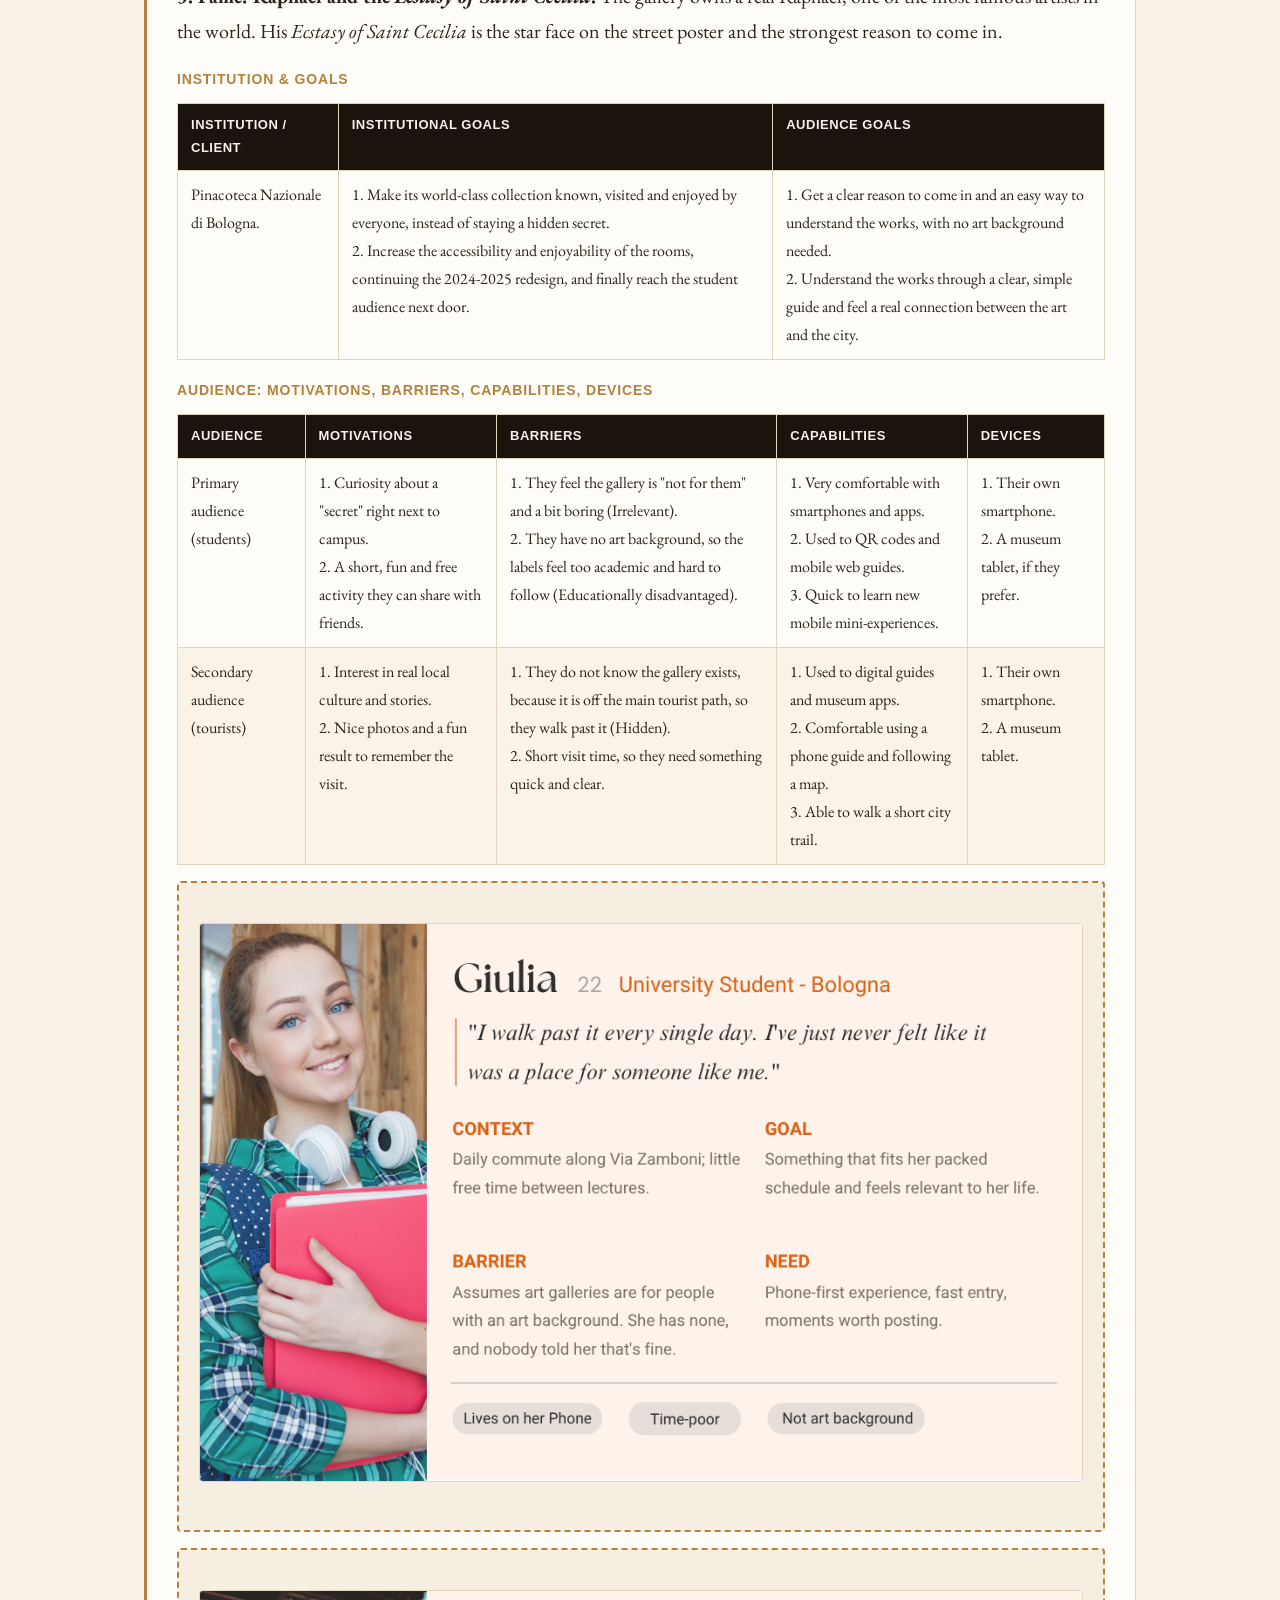
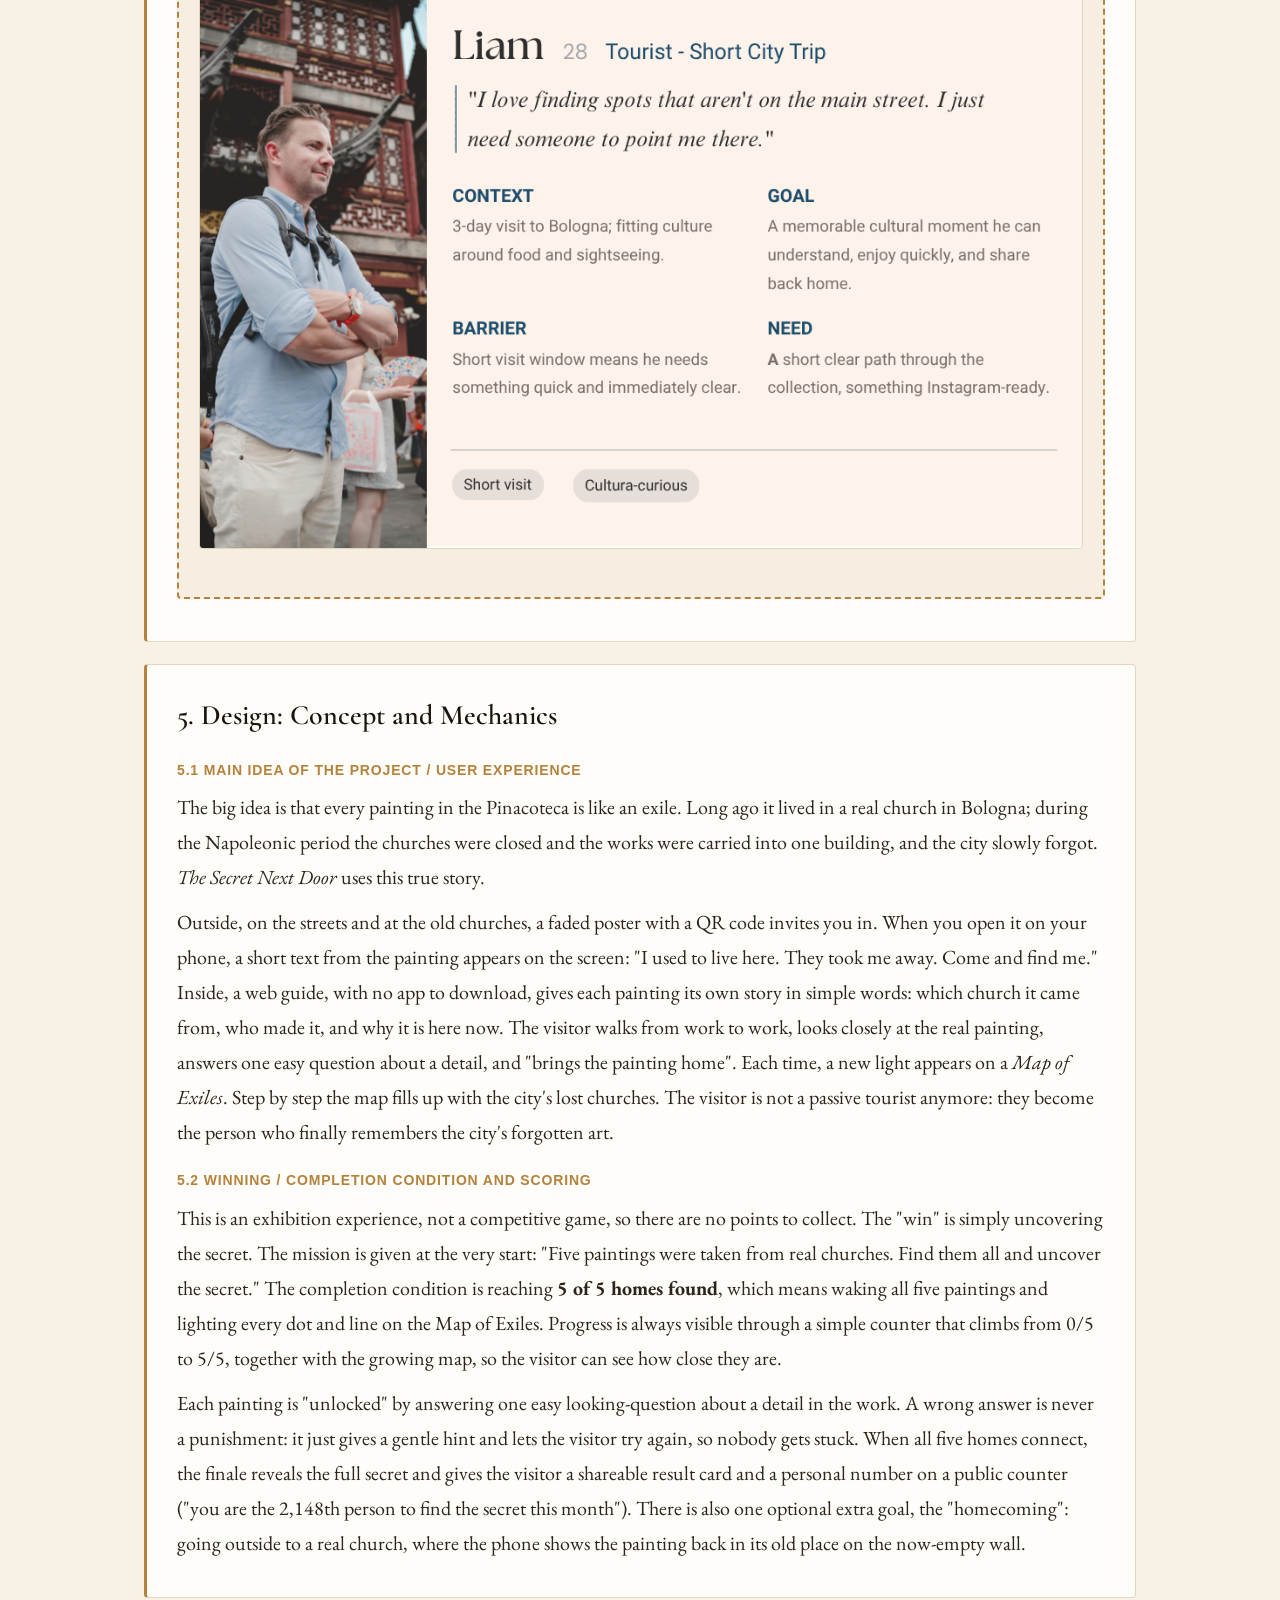
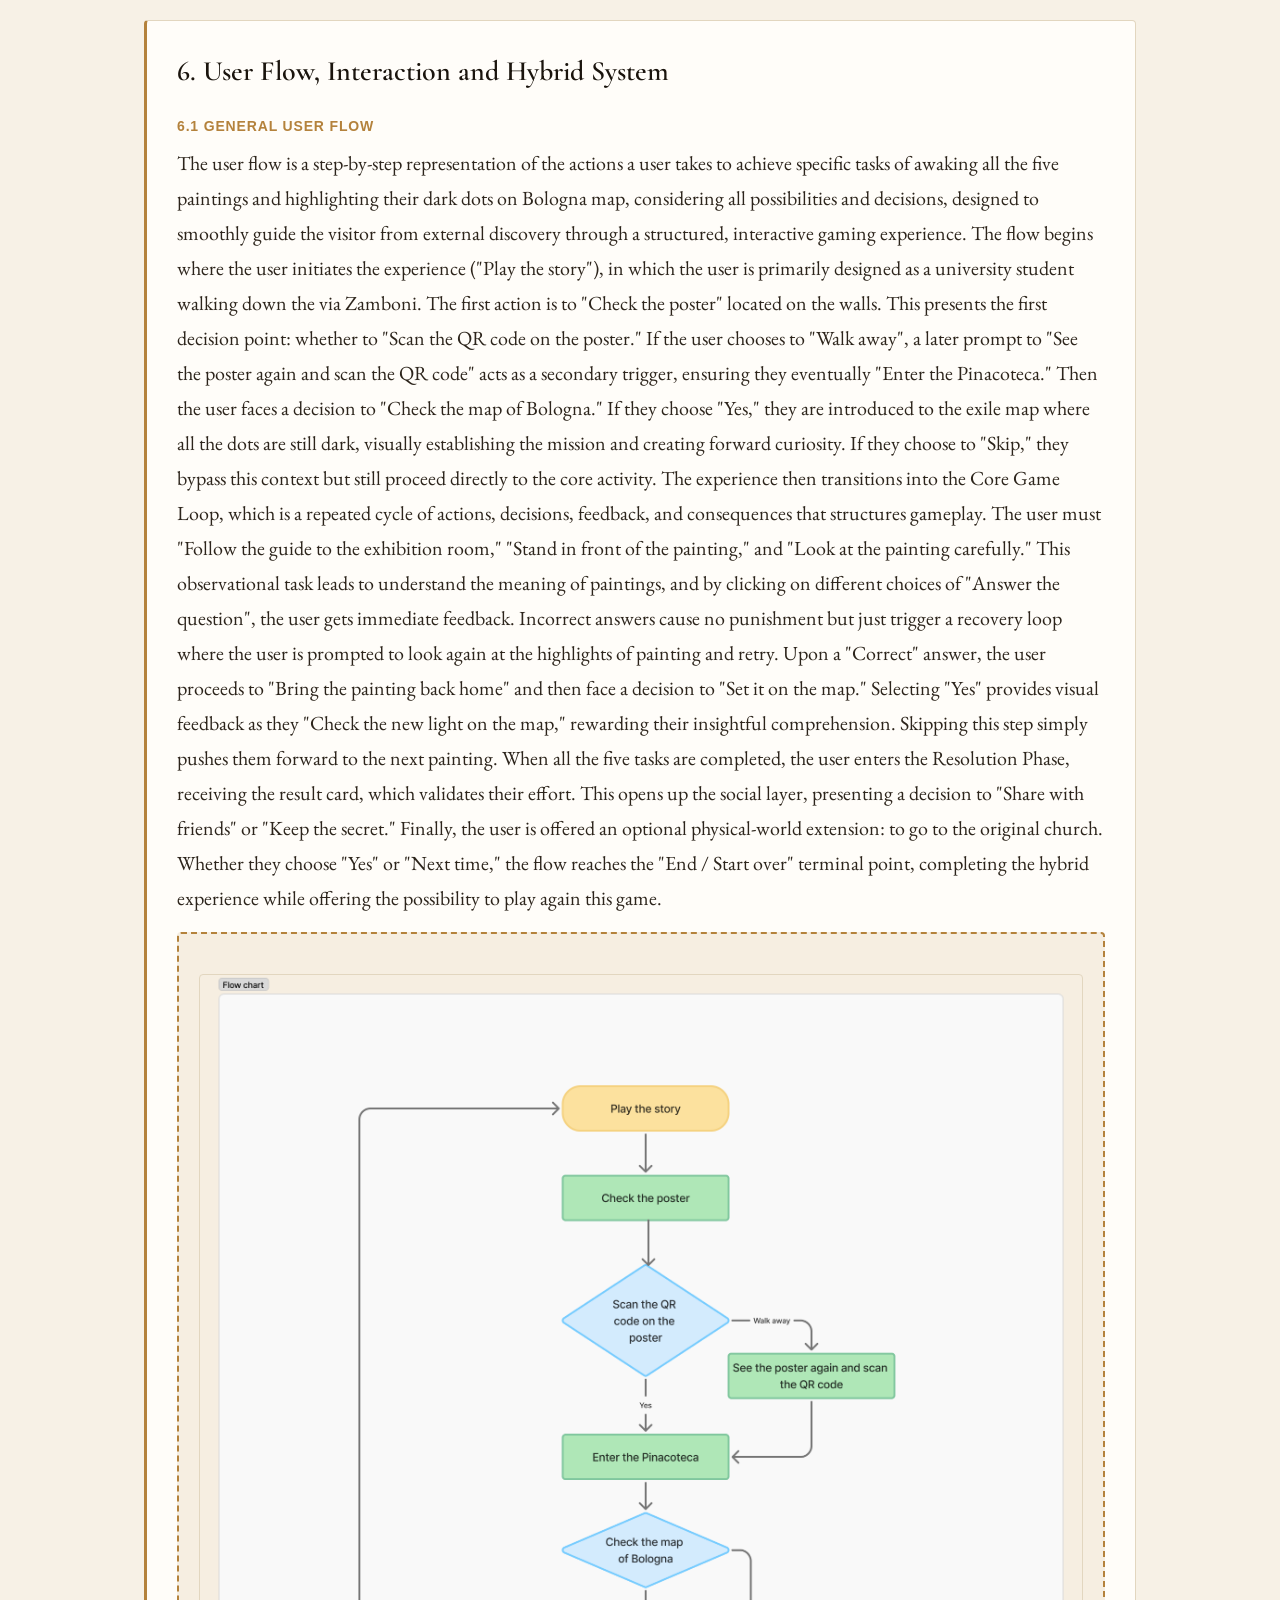
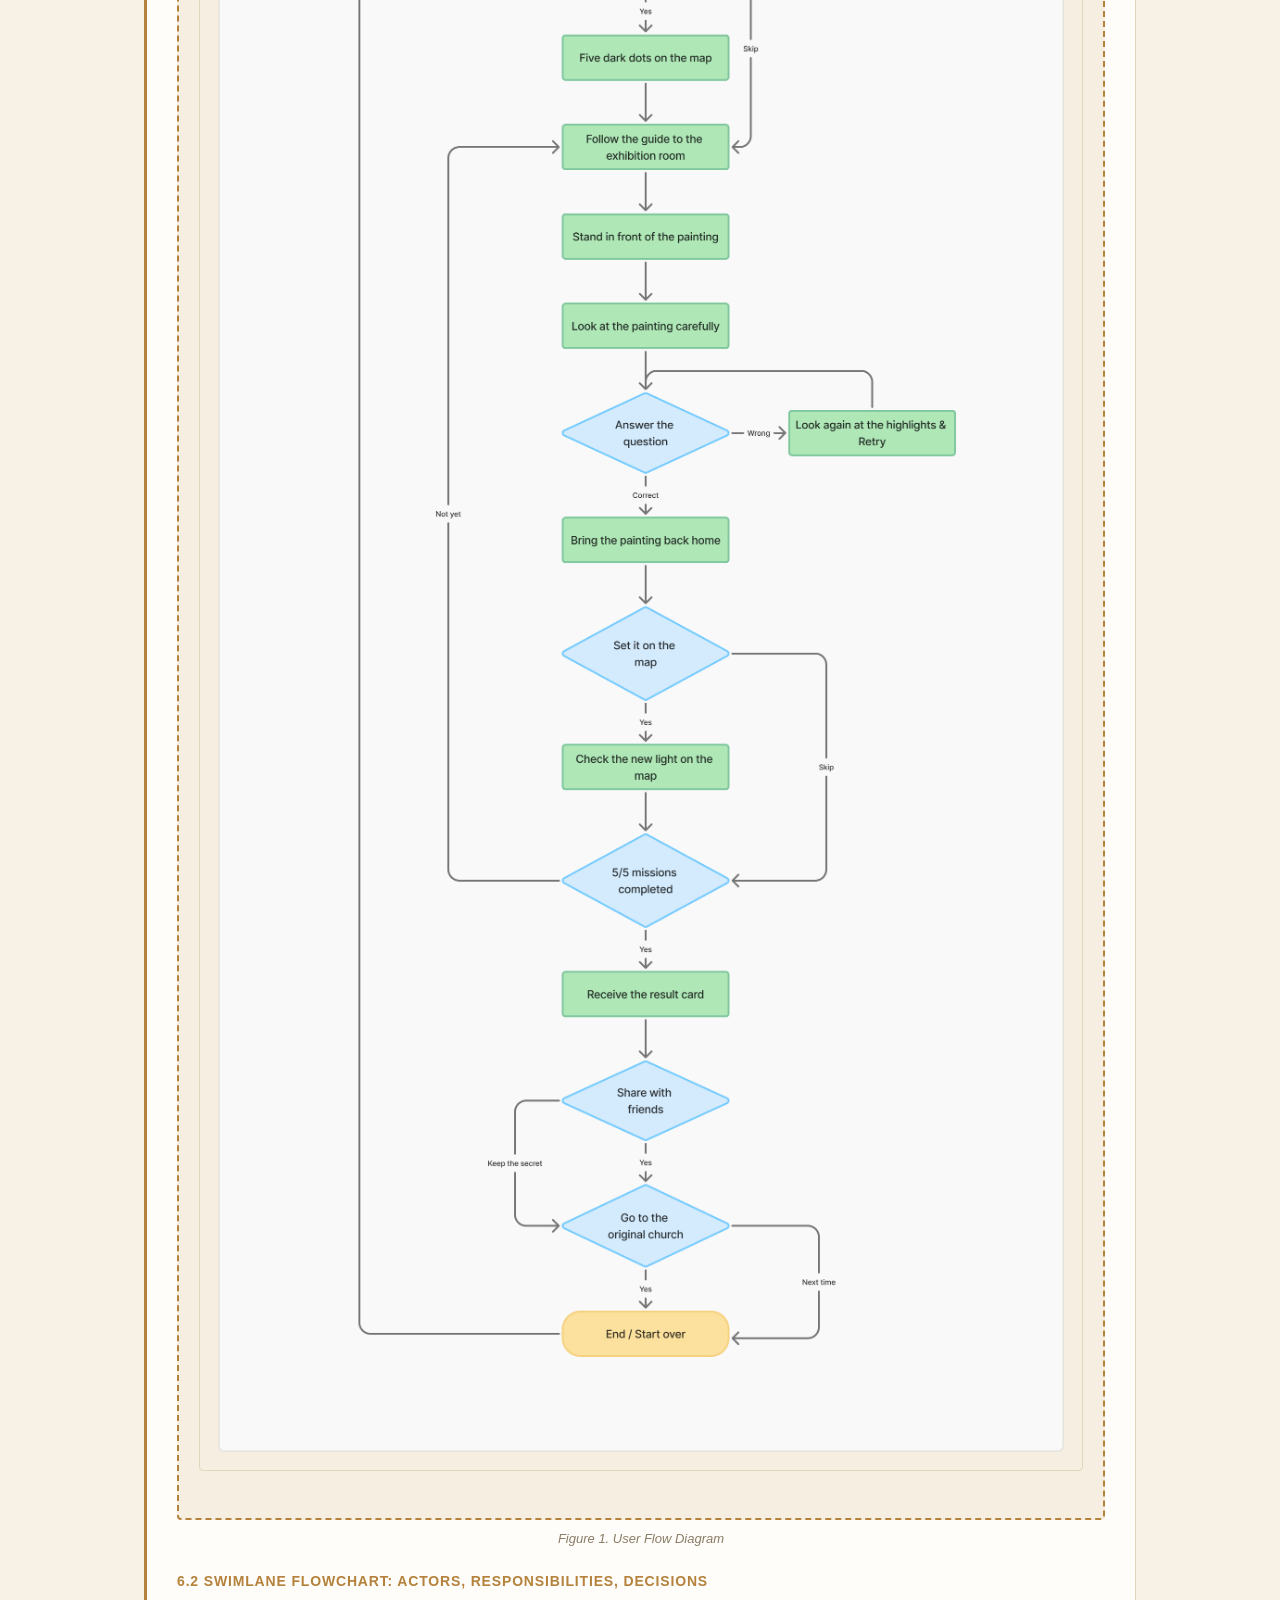
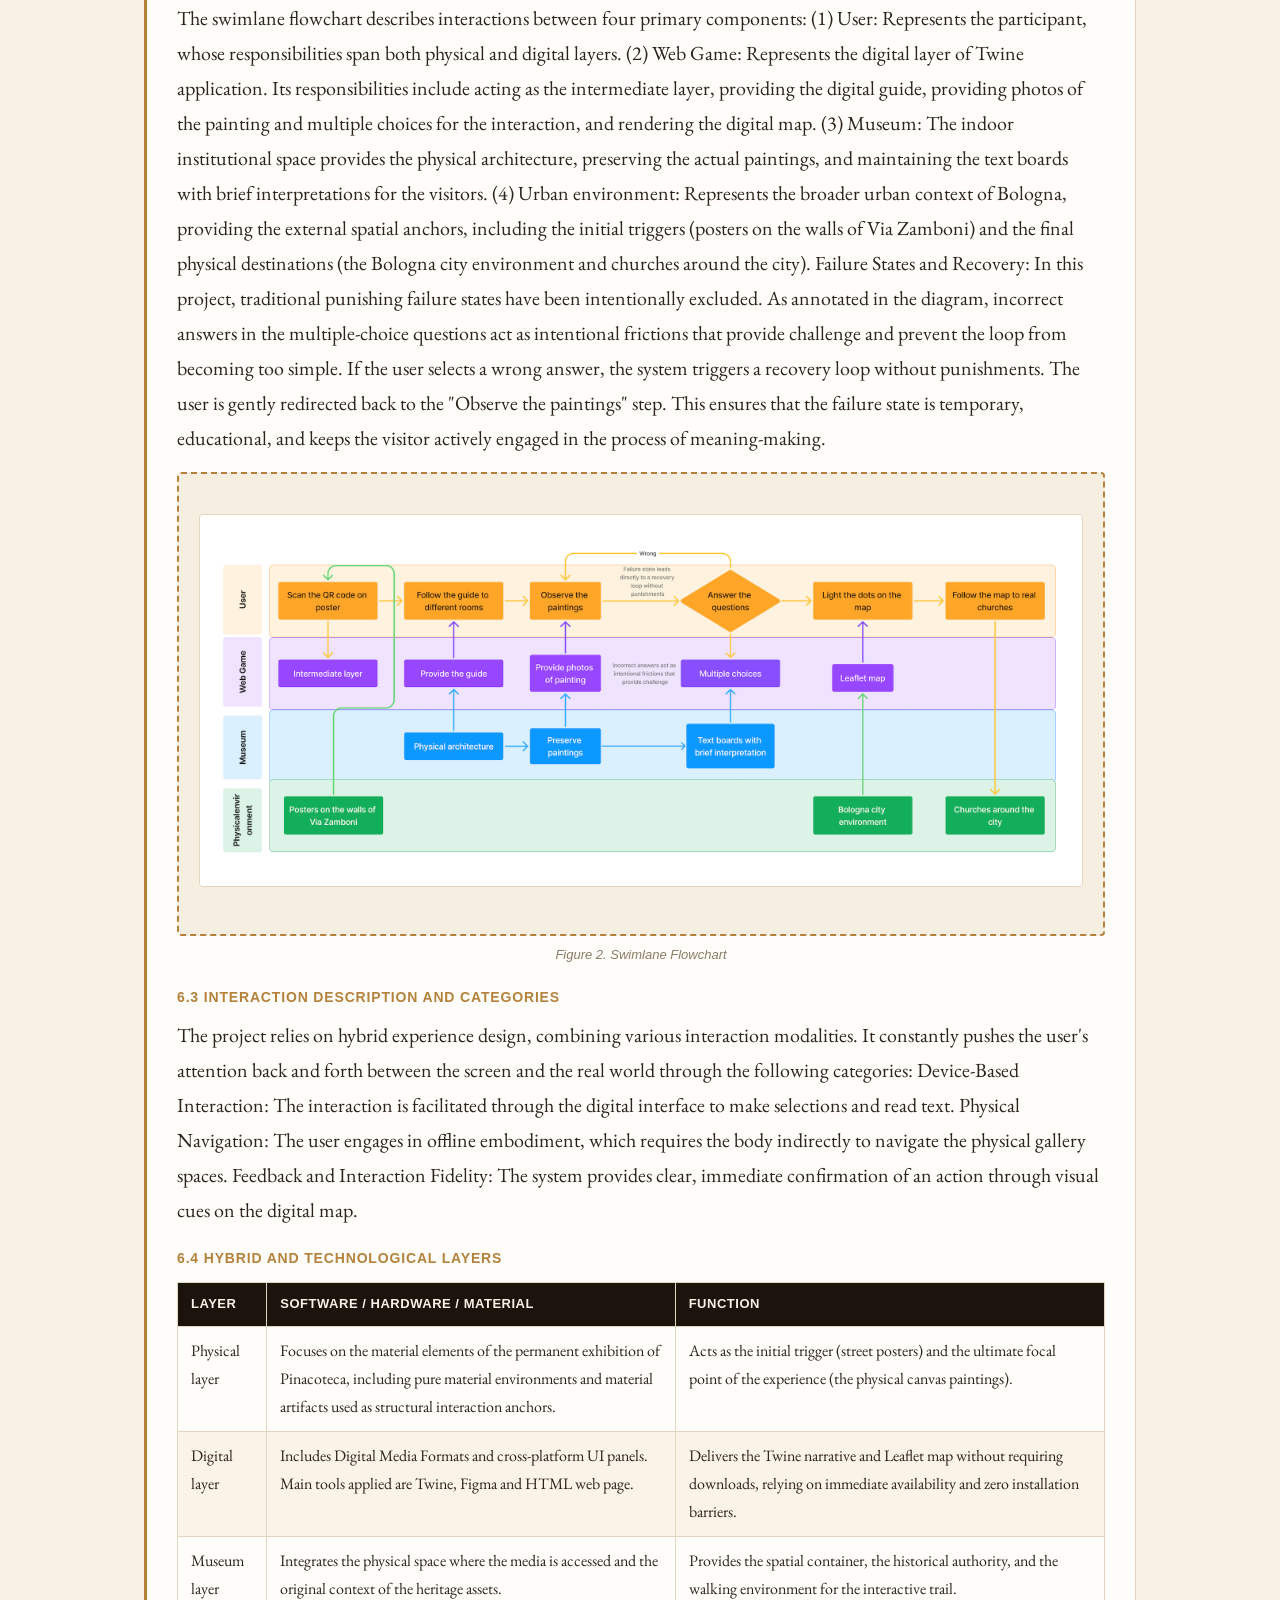
==== commit 65e5ed5c: "Merge branch 'main' of https://github.com/YixuanQu/Digital-heritage-and-multimedia" ====
--- a/design-brief.html
+++ b/design-brief.html
@@ -438,7 +438,7 @@
 When all the five tasks are completed, the user enters the Resolution Phase, receiving the result card, which validates their effort. This opens up the social layer, presenting a decision to "Share with friends" or "Keep the secret." Finally, the user is offered an optional physical-world extension: to go to the original church. Whether they choose "Yes" or "Next time," the flow reaches the "End / Start over" terminal point, completing the hybrid experience while offering the possibility to play again this game.
 </p>
             <figure class="figure">
-                <div class="figure-box"><img src=:"img/user experience.png" alt="User Flow Diagram"></div>
+                <div class="figure-box"><img src="img/user_experience.png"></div>
                 <figcaption>Figure 1. User Flow Diagram</figcaption>
             </figure>
 
